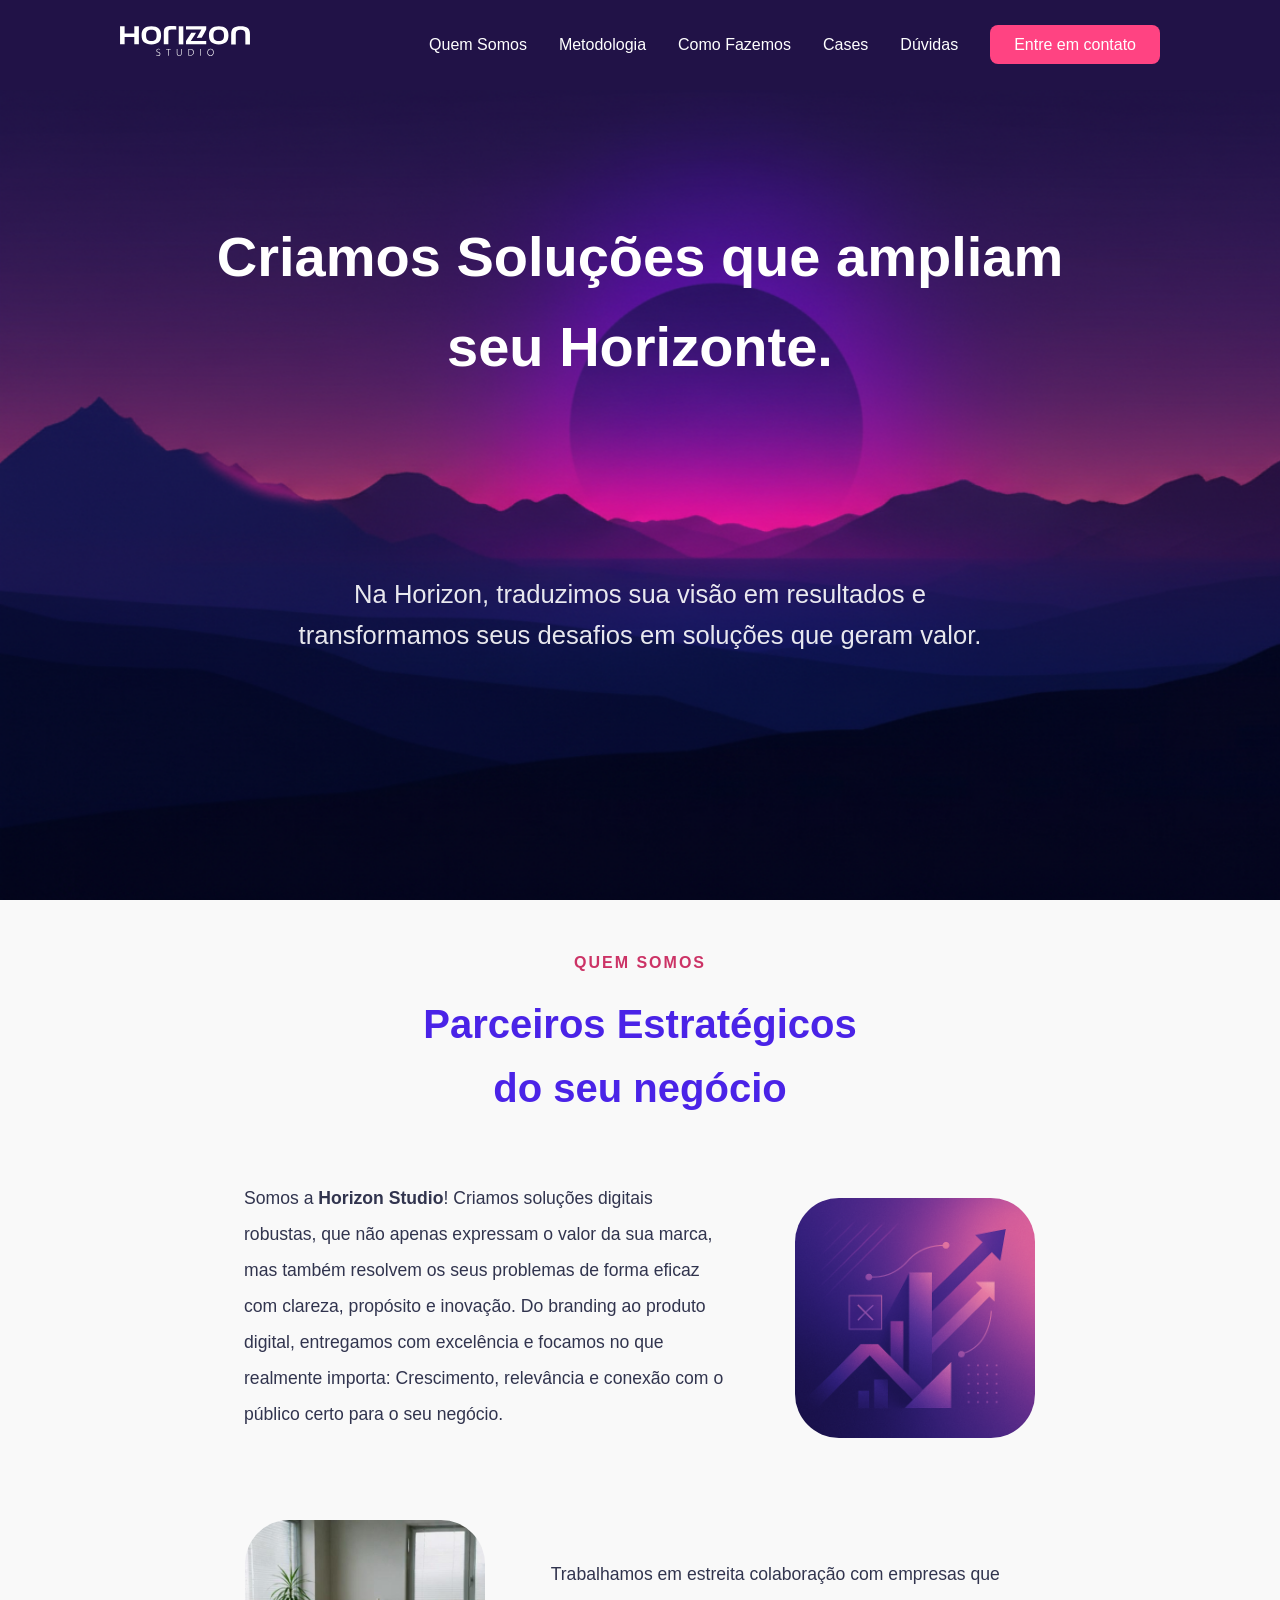
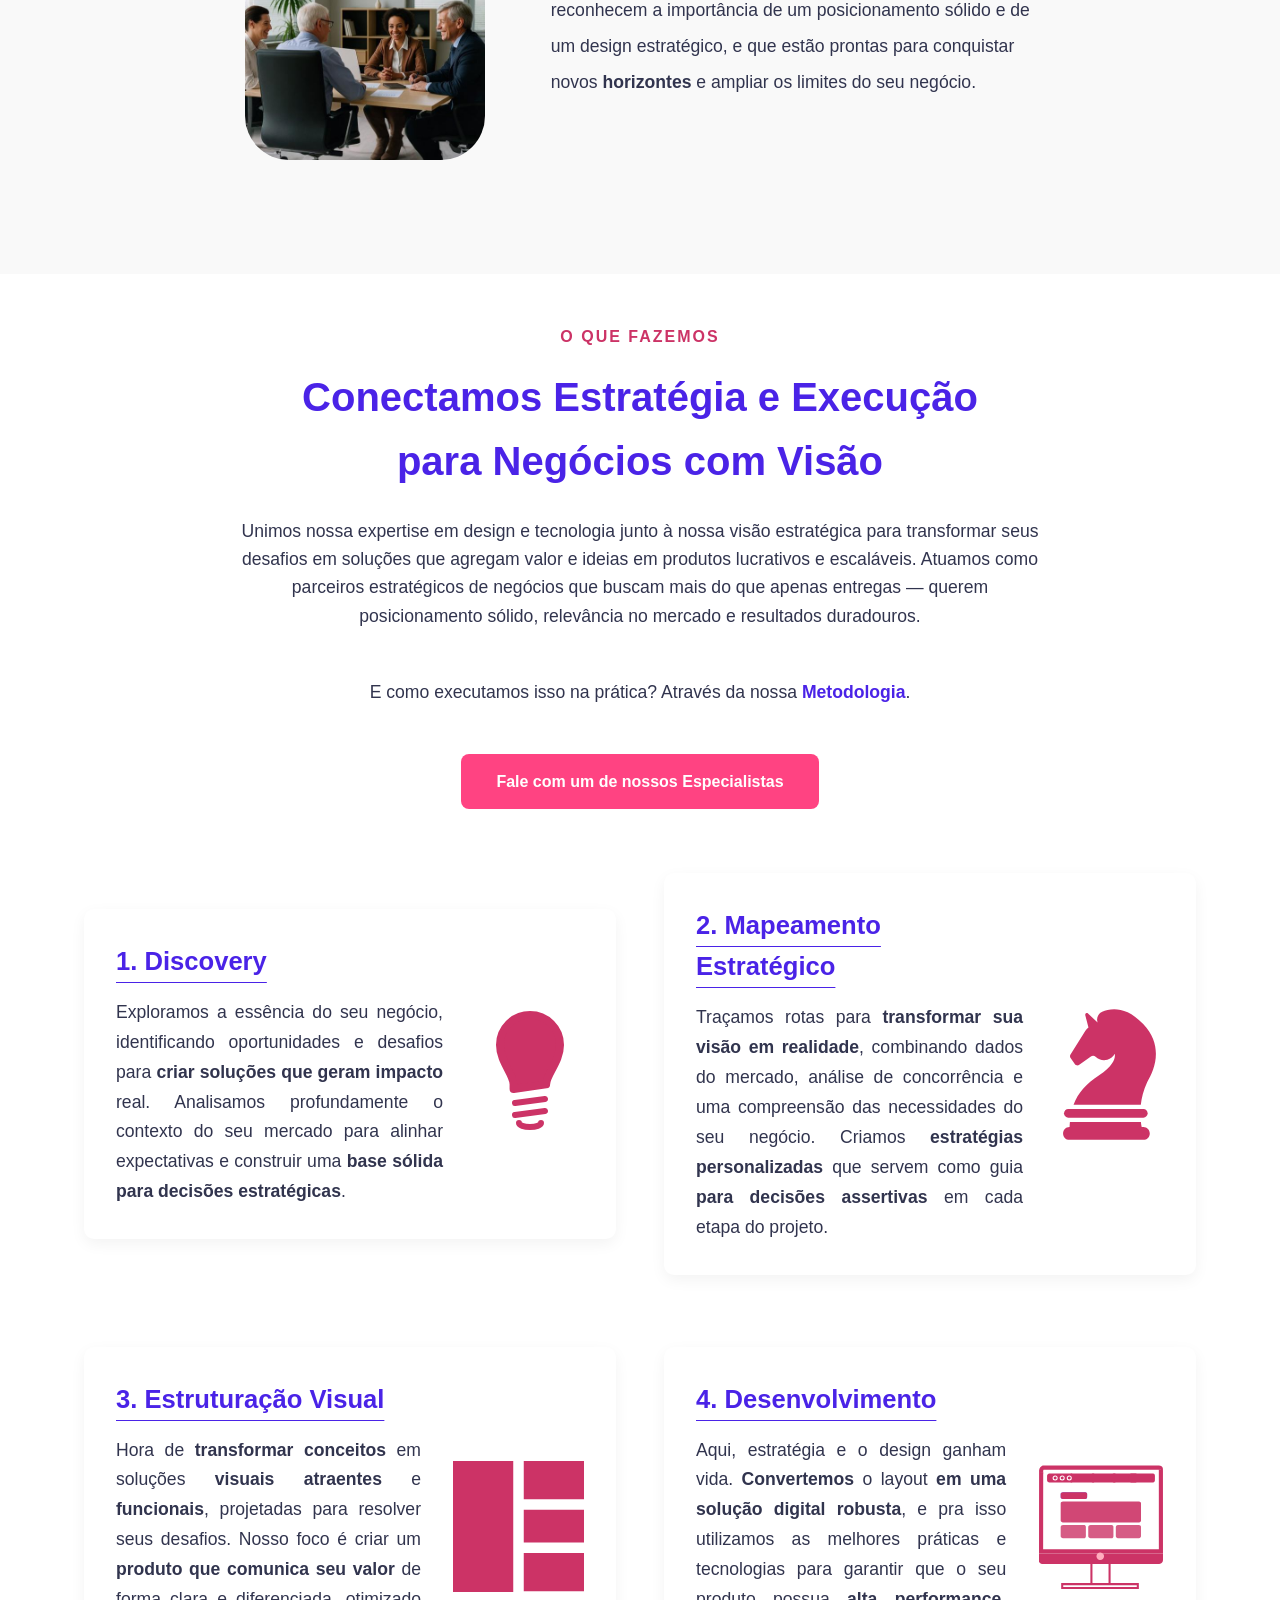
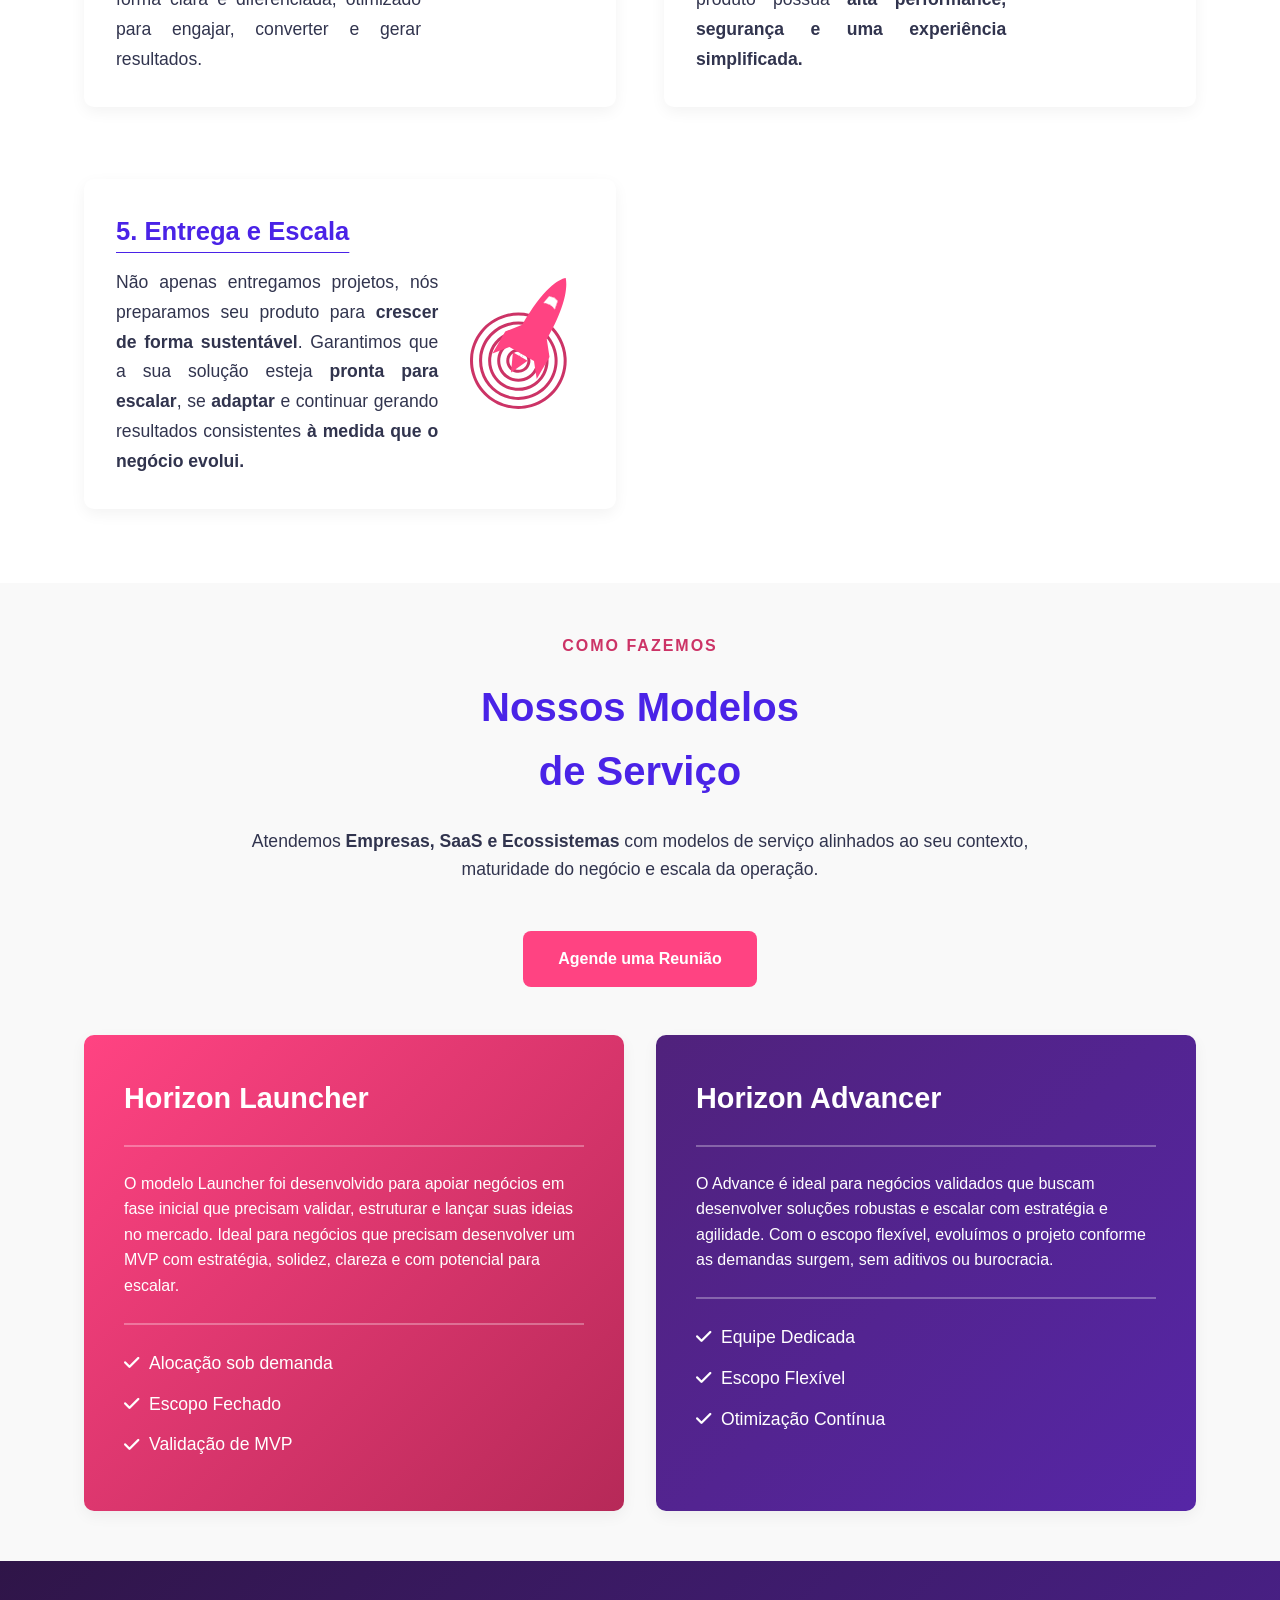
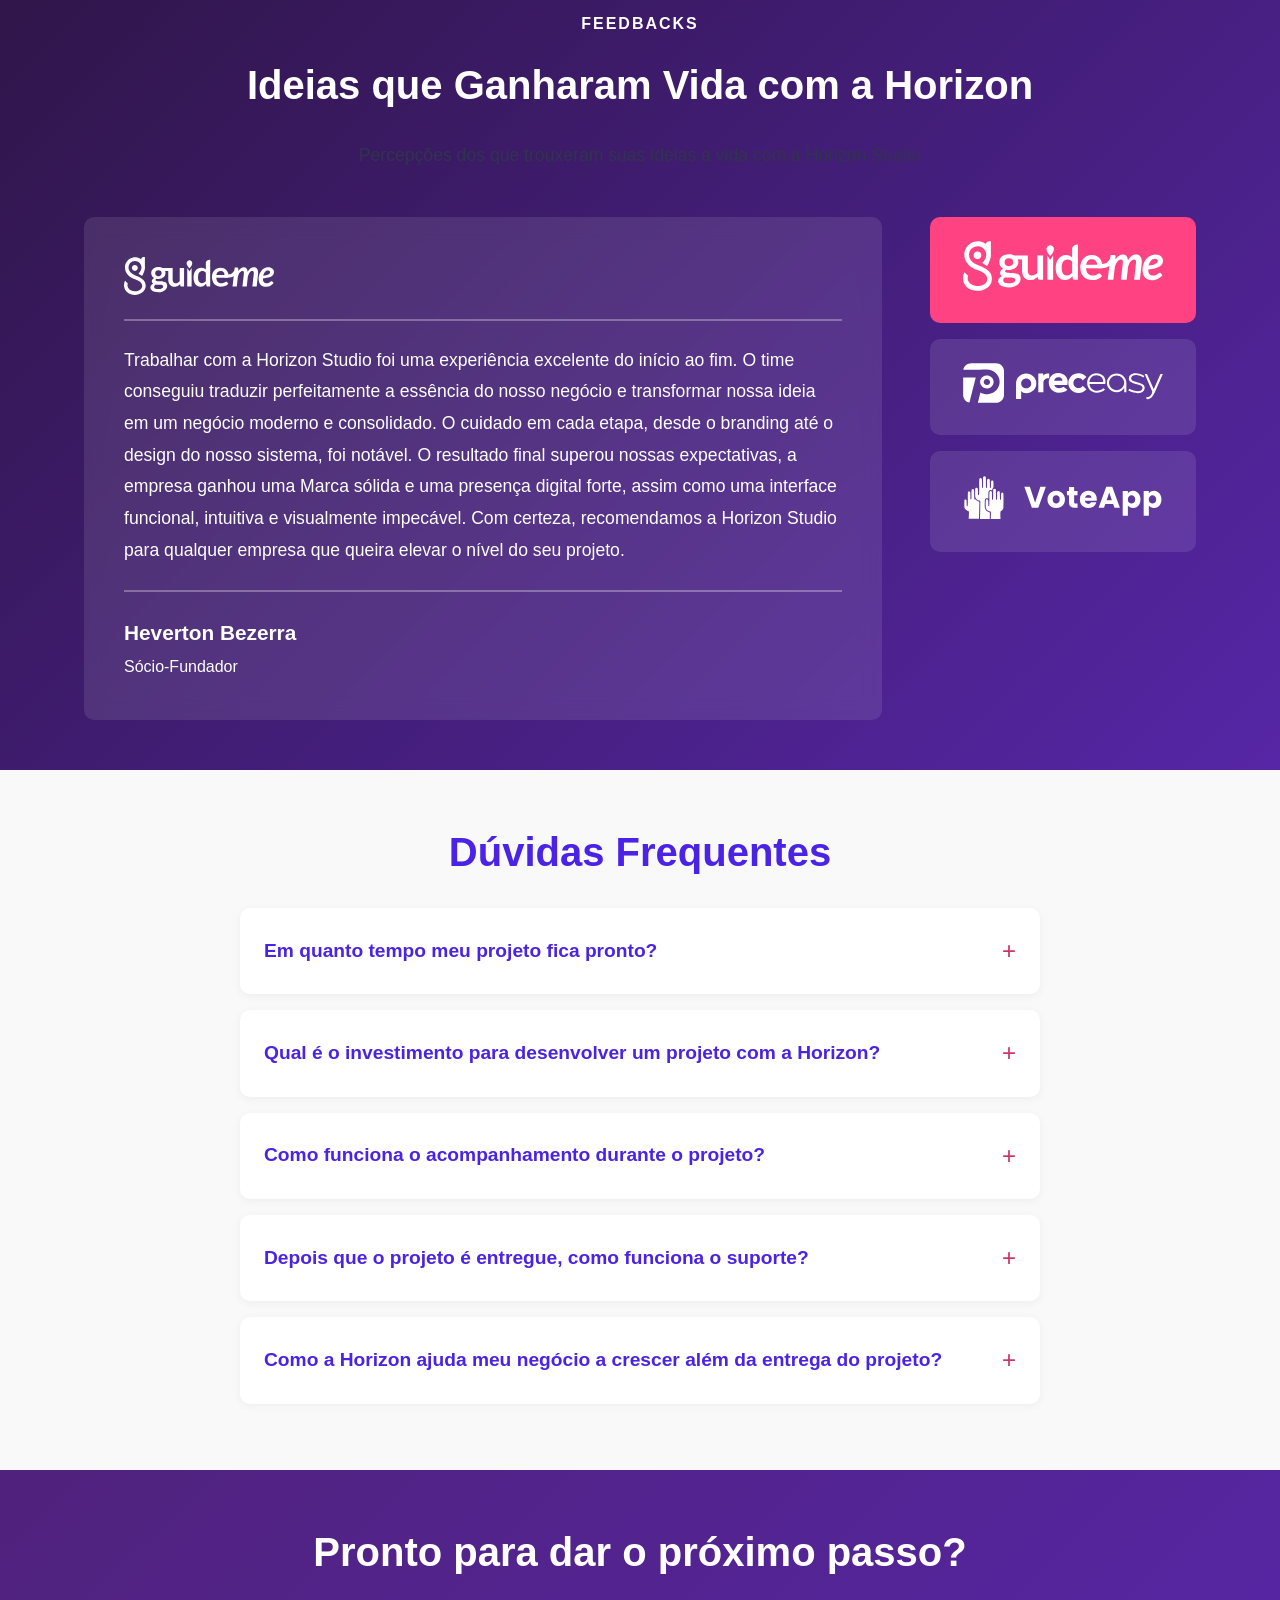
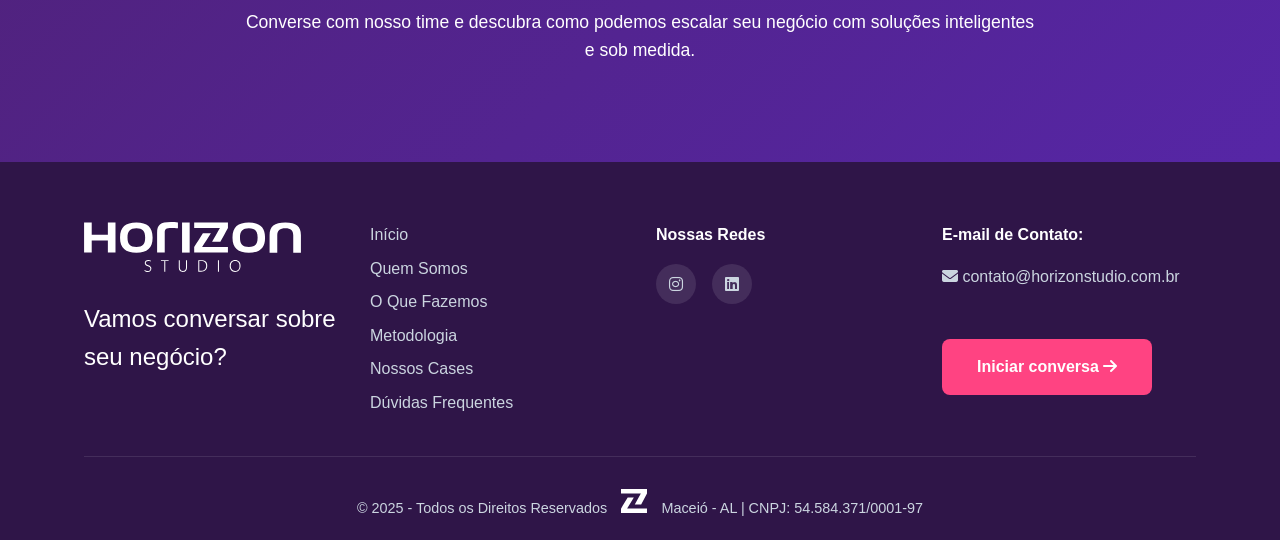
==== index.html @ 570a3313 "é o brad" ====
<!DOCTYPE html>
<html lang="pt-BR">
<head>
    <meta charset="UTF-8">
    <meta name="viewport" content="width=device-width, initial-scale=1.0">
    <title>Horizon Studio</title>
    <link rel="stylesheet" href="/css/style.css">
    <link rel="stylesheet" href="https://cdnjs.cloudflare.com/ajax/libs/font-awesome/6.4.0/css/all.min.css">
</head>
<body>
    <!-- NAVBAR -->
    <header>
        <nav class="navbar" >
            <div class="nav-container">
                <div class="logo">
                    <img src="/assets/images/horizon-logo.svg" alt="logo horizon studio" srcset="">
                </div>
                <ul class="nav-menu">
                    <li><a href="#quem-somos">Quem Somos</a></li>
                    <li><a href="#o-que-fazemos">Metodologia</a></li>
                    <li><a href="#como-fazemos">Como Fazemos</a></li>
                    <li><a href="#feedbacks">Cases</a></li>
                    <li><a href="#duvidas">Dúvidas</a></li>
                    <li><a href="#agendar" class="cta-button">Entre em contato</a></li>
                </ul>
                <div class="hamburger">
                    <span></span>
                    <span></span>
                    <span></span>
                </div>
            </div>
        </nav>
    </header>

    <!-- HERO SECTION -->
    <section class="hero" id="inicio">
        <div class="hero-content">
            <div class="hero-text-top">
                <h1>Criamos Soluções que ampliam seu Horizonte.</h1>
            </div>
            <div class="hero-center-space"></div>
            <div class="hero-text-bottom">
                <p>Na Horizon, traduzimos sua visão em resultados e transformamos seus desafios em soluções que geram valor.</p>
            </div>
        </div>
    </section>

    <!-- QUEM SOMOS -->
    <section id="quem-somos" class="section quem-somos">
        <div class="container">
            <h5 class="section-subtitle">Quem somos</h5>
            <h2 class="section-title">Parceiros Estratégicos </br>do seu negócio</h2>
            <div class="container-quem-somos"></div>
            <div class="content-grid">
                <div class="text-block">
                    <p>Somos a <strong>Horizon Studio</strong>! Criamos soluções digitais robustas, que não apenas expressam o valor da sua marca, mas também resolvem os seus problemas de forma eficaz com clareza, propósito e inovação. Do branding ao produto digital, entregamos com excelência e focamos no que realmente importa: Crescimento, relevância e conexão com o público certo para o seu negócio.</p>
                </div>
                <div class="image-block">
                    <div class="placeholder-image">
                        <!-- <i class="fas fa-rocket"></i> -->
                         <img src="/assets/images/partner-1-rep.png" alt="partner-1-rep" srcset="">
                    </div>
                </div>
            </div>
            
            <div class="content-grid reverse">
                <div class="text-block">
                    <p>Trabalhamos em estreita colaboração com empresas que reconhecem a importância de um posicionamento sólido e de um design estratégico, e que estão prontas para conquistar novos <strong>horizontes</strong> e ampliar os limites do seu negócio.</p>
                </div>
                <div class="image-block">
                    <div class="placeholder-image">
                        <!-- <i class="fas fa-rocket"></i> -->
                         <img src="/assets/images/partner-2-rep.jpg" alt="partner-2-rep" srcset="">
                    </div>
                </div>
            </div>
        </div>
    </section>

    <!-- O QUE FAZEMOS -->
    <section id="o-que-fazemos" class="section o-que-fazemos">
        <div class="container">
            <h5 class="section-subtitle">O que fazemos</h5>
            <h2 class="section-title">Conectamos Estratégia e Execução<br> para Negócios com Visão</h2>
            <p class="section-intro">Unimos nossa expertise em design e tecnologia junto à nossa visão estratégica para transformar seus desafios em soluções que agregam valor e ideias em produtos lucrativos e escaláveis. Atuamos como parceiros estratégicos de negócios que buscam mais do que apenas entregas — querem posicionamento sólido, relevância no mercado e resultados duradouros.</p>
            <p class="section-intro">E como executamos isso na prática? Através da nossa <smetod>Metodologia</smetod>.</p>
            
            <a href="#agendar" class="btn-primary">Fale com um de nossos Especialistas</a>
            
            <div class="cards-grid">
                <div class="card">
                    <div class="card-content">
                        <h3>1. Discovery</h3>
                        <p>Exploramos a essência do seu negócio, identificando oportunidades e desafios para <strong>criar soluções que geram impacto</strong> real. Analisamos profundamente o contexto do seu mercado para alinhar expectativas e construir uma <strong>base sólida para decisões estratégicas</strong>.</p>
                    </div>
                    <div class="card-image">
                        <div class="placeholder-image smalliv">
                            <img src="/assets/images/light.svg"><img>
                        </div>
                    </div>
                </div>
                
                <div class="card">
                    <div class="card-content">
                        <h3>2. Mapeamento Estratégico</h3>
                        <p>Traçamos rotas para <strong>transformar sua visão em realidade</strong>, combinando dados do mercado, análise de concorrência e uma compreensão  das necessidades do seu negócio. Criamos <strong>estratégias personalizadas</strong> que servem como guia <strong>para decisões assertivas</strong> em cada etapa do projeto.</p>
                    </div>
                    <div class="card-image">
                        <div class="placeholder-image smalliv">
                            <img src="/assets/images/chess-horse.svg"><img>
                        </div>
                    </div>
                </div>
                
                <div class="card">
                    <div class="card-content">
                        <h3>3. Estruturação Visual</h3>
                        <p>Hora de <strong>transformar conceitos</strong> em soluções <strong>visuais atraentes</strong> e <strong>funcionais</strong>, projetadas para resolver seus desafios. Nosso foco é criar um <strong>produto que comunica seu valor</strong> de forma clara e diferenciada, otimizado para engajar, converter e gerar resultados.</p>
                    </div>
                    <div class="card-image">
                        <div class="placeholder-image smalliv">
                            <img src="/assets/images/layout.svg"><img>
                        </div>
                    </div>
                </div>
                
                <div class="card">
                    <div class="card-content">
                        <h3>4. Desenvolvimento</h3>
                        <p>Aqui, estratégia e o design ganham vida. <strong>Convertemos</strong> o layout <strong>em uma solução digital robusta</strong>, e pra isso utilizamos as melhores práticas e tecnologias para garantir que o seu produto possua <strong>alta performance, segurança e uma experiência simplificada.</strong></p>
                    </div>
                    <div class="card-image">
                        <div class="placeholder-image smalliv">
                            <img src="/assets/images/dev.svg"><img>
                        </div>
                    </div>
                </div>
                
                <div class="card">
                    <div class="card-content">
                        <h3>5. Entrega e Escala</h3>
                        <p>Não apenas entregamos projetos, nós preparamos seu produto para <strong>crescer de forma sustentável</strong>. Garantimos que a sua solução esteja <strong>pronta para escalar</strong>, se <strong>adaptar</strong> e continuar gerando resultados consistentes <strong>à medida que o negócio evolui.</strong></p>
                    </div>
                    <div class="card-image">
                        <div class="placeholder-image smalliv">
                            <img src="/assets/images/target-scale.svg"><img>
                        </div>
                    </div>
                </div>
            </div>
        </div>
    </section>

    <!-- COMO FAZEMOS -->
    <section id="como-fazemos" class="section como-fazemos">
        <div class="container">
            <h5 class="section-subtitle">Como fazemos</h5>
            <h2 class="section-title">Nossos Modelos</br> de Serviço</h2>
            <p class="section-intro">Atendemos <strong>Empresas, SaaS e Ecossistemas</strong> com modelos de serviço alinhados ao seu contexto, maturidade do negócio e escala da operação.</p>
            
            <div class="link-como-fazemos">
                <a href="#agendar" class="btn-primary">Agende uma Reunião</a>
            </div>
            
            <div class="servicos-grid">
                <div class="servico-card pink-gradient">
                    <h3>Horizon Launcher</h3>
                    <div class="divider"></div>
                    <p>O modelo Launcher foi desenvolvido para apoiar negócios em fase inicial que precisam validar, estruturar e lançar suas ideias no mercado. Ideal para negócios que precisam desenvolver um MVP com estratégia, solidez, clareza e com potencial para escalar.</p>
                    <div class="divider"></div>
                    <ul class="servico-features">
                        <li><i class="fas fa-check"></i> Alocação sob demanda</li>
                        <li><i class="fas fa-check"></i> Escopo Fechado</li>
                        <li><i class="fas fa-check"></i> Validação de MVP</li>
                    </ul>
                </div>
                
                <div class="servico-card purple-gradient">
                    <h3>Horizon Advancer</h3>
                    <div class="divider"></div>
                    <p>O Advance é ideal para negócios validados que buscam desenvolver soluções robustas e escalar com estratégia e agilidade. Com o escopo flexível, evoluímos o projeto conforme as demandas surgem, sem aditivos ou burocracia.</p>
                    <div class="divider"></div>
                    <ul class="servico-features">
                        <li><i class="fas fa-check"></i> Equipe Dedicada</li>
                        <li><i class="fas fa-check"></i> Escopo Flexível</li>
                        <li><i class="fas fa-check"></i> Otimização Contínua</li>
                    </ul>
                </div>
            </div>
        </div>
    </section>

    <!-- FEEDBACKS -->
    <section id="feedbacks" class="section feedbacks">
        <div class="container">
            <h5 class="section-subtitle">Feedbacks</h5>
            <h2 class="section-title">Ideias que Ganharam Vida com a Horizon</h2>
            <p class="section-intro">Percepções dos que trouxeram suas ideias a vida com a Horizon Studio</p>
            
            <div class="feedback-container">
                <div class="feedback-content">
                    <div class="client-logo"></div>
                    <div class="divider"></div>
                    <div class="feedback-text">
                        <p></p>
                    </div>
                    <div class="divider"></div>
                    <div class="client-info">
                        <!-- <div class="client-photo">
                            <div class="placeholder-image small round">
                                <i class="fas fa-user"></i>
                            </div>
                        </div> -->
                        <div class="client-details">
                            <h4></h4>
                            <p></p>
                        </div>
                    </div>
                </div>
                
                <div class="feedback-options">
                    <div class="option active" data-feedback="1">
                        <span></span>
                    </div>
                    <div class="option" data-feedback="2">
                        <span></span>
                    </div>
                    <div class="option" data-feedback="3">
                        <span></span>
                    </div>
                </div>
            </div>
        </div>
    </section>

    <!-- FAQ -->
    <section id="duvidas" class="section faq">
        <div class="container">
            <h2 class="section-title">Dúvidas Frequentes</h2>
            
            <div class="faq-list">
                <div class="faq-item">
                    <div class="faq-question">
                        <h4>Em quanto tempo meu projeto fica pronto?</h4>
                        <span class="faq-toggle">+</span>
                    </div>
                    <div class="faq-answer">
                        <p>Cada projeto possui sua própria complexidade. Por isso, avaliamos individualmente para determinar o prazo ideal. De forma geral, soluções mais simples são entregues,em média, em até 3 meses, enquanto projetos mais robustos demandam de 5 a 6 meses.</p>
                    </div>
                </div>
                
                <div class="faq-item">
                    <div class="faq-question">
                        <h4>Qual é o investimento para desenvolver um projeto com a Horizon?</h4>
                        <span class="faq-toggle">+</span>
                    </div>
                    <div class="faq-answer">
                        <p>Por cada projeto ter suas particularidades e níveis de complexidade, nossos orçamentos são sempre personalizados. Por isso, fale com nosso time para entender qual a melhor solução para sua necessidade.</p>
                    </div>
                </div>
                
                <div class="faq-item">
                    <div class="faq-question">
                        <h4>Como funciona o acompanhamento durante o projeto?</h4>
                        <span class="faq-toggle">+</span>
                    </div>
                    <div class="faq-answer">
                        <p>Nosso processo de acompanhamento é totalmente transparente. Realizamos reuniões periódicas (semanais ou quinzenais) para alinhamentos, atualizações e apresentação dos avanços do projeto. Mantemos uma comunicação ativa e constante, sempre atentos à sua experiência, satisfação e eventuais dúvidas.</p>
                        <br>
                        <p>Dessa forma, garantimos que você esteja plenamente envolvido no processo, com total visibilidade sobre o status do projeto, evitando surpresas e assegurando que o resultado final esteja alinhado às suas expectativas e objetivos.</p>
                    </div>
                </div>
                
                <div class="faq-item">
                    <div class="faq-question">
                        <h4>Depois que o projeto é entregue, como funciona o suporte?</h4>
                        <span class="faq-toggle">+</span>
                    </div>
                    <div class="faq-answer">
                        <p>Após a entrega, seguimos te acompanhando de perto para garantir que a solução opere com alta performance, segurança e gerando resultados. Prezamos por uma experiência de suporte que seja ágil, prática e eficiente.</p>
                        <br>
                        <p>Nosso modelo de manutenção possui um prazo mínimo de 3 meses, podendo ser estendido conforme as necessidades do projeto e acordo contratual.</p>
                    </div>
                </div>
                
                <div class="faq-item">
                    <div class="faq-question">
                        <h4>Como a Horizon ajuda meu negócio a crescer além da entrega do projeto?</h4>
                        <span class="faq-toggle">+</span>
                    </div>
                    <div class="faq-answer">
                        <p>Na Horizon, nosso compromisso vai muito além da entrega. Mais do que desenvolver, estamos ao seu lado para impulsionar seu crescimento e garantir que sua solução permaneça eficiente — e que seu negócio siga relevante e competitivo no mercado.</p>
                    </div>
                </div>
            </div>
        </div>
    </section>


    <section id="agendar" class="section como-fazemos agendar">
        <div class="container">
            <h2 class="section-title" style="color: white !important;">Pronto para dar o próximo passo?</h2>
            <p class="section-intro" style="color: white !important;">Converse com nosso time e descubra como podemos escalar seu negócio com soluções inteligentes e sob medida.</p>
            
            <div style="width:100%;height:100%;overflow:scroll" id="my-cal-inline-levantamento"></div>
        </div>
    </section>

    

    <!-- FOOTER -->
    <footer id="contato">
        <div class="container">
            <div class="footer-content">
                <div class="footer-section">
                    <div class="logo-footer">
                        <img src="/assets/images/horizon-logo.svg" alt="logo horizon studio" srcset="">
                    </div>
                    <p style="margin-top: 20px; font-size: 24px;">Vamos conversar sobre <br> seu negócio?</p>
                </div>
                
                <div class="footer-section">
                    <ul>
                        <li><a href="#inicio">Início</a></li>
                        <li><a href="#quem-somos">Quem Somos</a></li>
                        <li><a href="#o-que-fazemos">O Que Fazemos</a></li>
                        <li><a href="#como-fazemos">Metodologia</a></li>
                        <li><a href="#feedbacks">Nossos Cases</a></li>
                        <li><a href="#duvidas">Dúvidas Frequentes</a></li>
                    </ul>
                </div>
                
                <div class="footer-section">
                    <h4>Nossas Redes</h4>
                    <div class="social-links">
                        <a href="https://www.instagram.com/horizon.studio.co/"><i class="fab fa-instagram"></i></a>
                        <a href="https://www.linkedin.com/company/horizon-studio-ltda?original_referer=landing-page"><i class="fab fa-linkedin"></i></a>
                    </div>
                </div>
                
                <div class="footer-section">
                    <h4>E-mail de Contato:</h4>
                    <p style="margin-bottom: 50px;"><a href="mailto:contato@horizonstudio.com.br"><i class="fas fa-envelope"></i> contato@horizonstudio.com.br</a></p>
                    <a href="https://wa.me/558189987553?text=Olá! Gostaria de saber como a Horizon pode ajudar meu negócio." class="btn-primary" style="color: white;">Iniciar conversa <i class="fa-solid fa-arrow-right"></i></a>
                </div>
            </div>
            
            <div class="footer-bottom">
                <p>&copy; 2025 - Todos os Direitos Reservados <img src="/assets/images/horizon-simbol.svg" style="height: 24px; margin: 0 10px;"> Maceió - AL | CNPJ: 54.584.371/0001-97</p>
            </div>
        </div>
    </footer>

    <script src="/js/script.js"></script>
    <script type="text/javascript">
  (function (C, A, L) { let p = function (a, ar) { a.q.push(ar); }; let d = C.document; C.Cal = C.Cal || function () { let cal = C.Cal; let ar = arguments; if (!cal.loaded) { cal.ns = {}; cal.q = cal.q || []; d.head.appendChild(d.createElement("script")).src = A; cal.loaded = true; } if (ar[0] === L) { const api = function () { p(api, arguments); }; const namespace = ar[1]; api.q = api.q || []; if(typeof namespace === "string"){cal.ns[namespace] = cal.ns[namespace] || api;p(cal.ns[namespace], ar);p(cal, ["initNamespace", namespace]);} else p(cal, ar); return;} p(cal, ar); }; })(window, "https://app.cal.com/embed/embed.js", "init");
Cal("init", "levantamento", {origin:"https://app.cal.com"});

  Cal.ns.levantamento("inline", {
    elementOrSelector:"#my-cal-inline-levantamento",
    config: {"layout":"month_view"},
    calLink: "horizon-studio/levantamento",
  });

  Cal.ns.levantamento("ui", {"cssVarsPerTheme":{"light":{"cal-brand":"#6606E6"},"dark":{"cal-brand":"#7107FF"}},"hideEventTypeDetails":false,"layout":"month_view"});
  </script>
</body>
</html>
---- css/style.css ----
:root {
	--hero-text: #ffffff;
	--title: #4a23e7;
	--subtitle: #cc3366;
	--paragraph: #31344e;
	--dark-div: #2f1548;
	--buttons: #ff4382;
	--svg-card-figures: #cc3366;
	--colored-pink-card-start: #ff4382;
	--colored-pink-card-end: #b62958;
	--colored-purple-card-start: #50227c;
	--colored-purple-card-end: #5626a6;
	--cases-background-start: #2f1548;
	--cases-background-end: #5626a6;
	--footer-background: #2f1548;
}

* {
	margin: 0;
	padding: 0;
	box-sizing: border-box;
}

body {
	font-family: "Segoe UI", Tahoma, Geneva, Verdana, sans-serif;
	line-height: 1.6;
	color: var(--paragraph);
	background-color: #fff;
}

.container {
	width: 90%;
	max-width: 1200px;
	margin: 0 auto;
	padding: 0 20px;
}

.container-quem-somos {
	margin-top: 60px;
}

/* NAVBAR */
header {
	padding: 10px 120px;
	background-color: #211247;
	box-shadow: 0 2px 10px rgba(0, 0, 0, 0.1);
	position: fixed;
	width: 100%;
	top: 0;
	z-index: 1000;
	text-align: center;
}

.navbar {
	padding: 1rem 0;
}

.nav-container {
	display: flex;
	justify-content: space-between;
	align-items: center;
}

.logo {
	justify-content: center;
}

.logo img {
	height: 30px;
}
.logo-footer img {
	height: 50px;
}

.nav-menu {
	display: flex;
	list-style: none;
	gap: 2rem;
	align-items: center;
}

.nav-menu a {
	text-decoration: none;
	color: white;
	font-weight: 500;
	transition: color 0.3s;
}


.nav-menu a:hover {
	color: var(--subtitle);
}

.cta-button {
	background-color: var(--buttons);
	color: white;
	padding: 0.7rem 1.5rem;
	border-radius: 8px;
	transition: background-color 0.3s;
	font-weight: 600;
}

.cta-button a {
	color: white !important;
}

.cta-button:hover {
	background-color: #e03a75 !important;
	color: white !important;
}

.hamburger {
	display: none;
	flex-direction: column;
	cursor: pointer;
}

.hamburger span {
	width: 25px;
	height: 3px;
	background-color: var(--dark-div);
	margin: 3px 0;
	transition: 0.3s;
}

/* HERO SECTION */
.hero {
	background: linear-gradient(
		135deg,
		var(--dark-div) 0%,
		var(--cases-background-end) 100%
	);
	background-image: url("../assets/images/bg-banner.png");
	background-repeat: no-repeat;
	background-size: cover;
	color: var(--hero-text);
	height: 100vh;
	display: flex;
	align-items: center;
	justify-content: center;
	text-align: center;
	position: relative;
	overflow: hidden;
}

.hero-content {
	width: 100%;
	max-width: 900px;
	padding: 0 20px;
}

.hero-text-top h1 {
	font-size: 3.5rem;
	margin-bottom: 2rem;
	font-weight: 700;
}

.hero-text-top h1 span {
	display: block;
	color: var(--subtitle);
}

.hero-center-space {
	height: 150px;
}

.hero-text-bottom p {
	font-size: 1.6rem;
	max-width: 700px;
	margin: 0 auto 2rem;
	opacity: 0.9;
}

.btn-primary {
	display: inline-block;
	background-color: var(--buttons);
	color: white;
	padding: 15px 35px;
	border-radius: 8px;
	text-decoration: none;
	font-weight: 600;
	transition: background-color 0.3s;
	border: none;
	cursor: pointer;
	font-size: 1rem;
}

.btn-primary:hover {
	background-color: #e03a75;
}

/* SECTIONS */
.section {
	padding: 50px 0;
}

.section-subtitle {
	font-size: 1rem;
	text-transform: uppercase;
	letter-spacing: 2px;
	color: var(--subtitle);
	margin-bottom: 1rem;
	text-align: center;
}

.section-title {
	font-size: 2.5rem;
	text-align: center;
	margin-bottom: 1.5rem;
	color: var(--title);
}

.section-intro {
	text-align: center;
	max-width: 800px;
	margin: 0 auto 3rem;
	font-size: 1.1rem;
	color: var(--paragraph) !important;
}

smetod {
	font-weight: bold;
	color: var(--title);
}

/* QUEM SOMOS */
.quem-somos {
	background-color: #f9f9f9;
}

.content-grid {
	margin-top: 20px;
	display: grid;
	grid-template-columns: 2fr 1fr;
	gap: 4rem;
	align-items: center;
	padding: 0 160px;
	margin-bottom: 4rem;
}

.content-grid.reverse {
	direction: rtl;
}

.content-grid.reverse > * {
	direction: ltr;
}

.text-block p {
		color: var(--paragraph) !important;
	margin-bottom: 1.5rem;
	font-size: 1.1rem;
	line-height: 36px;
}

.placeholder-image {
	/* background-color: #eaeaea; */
	height: 240px;
	display: flex;
	flex-direction: column;
	align-items: center;
	justify-content: center;
	border-radius: 44px;
	/* color: var(--svg-card-figures); */
}

.placeholder-image img {
	height: 240px;
	border-radius: 44px;
}

.placeholder-image i {
	font-size: 4rem;
	margin-bottom: 1rem;
}

.placeholder-image.small {
	height: 200px;
}

.placeholder-image.smalliv {
	height: 0;
}

.placeholder-image.small i {
	font-size: 3rem;
}

.placeholder-image.round {
	border-radius: 50%;
	width: 100px;
	height: 100px;
}

/* O QUE FAZEMOS */
.o-que-fazemos {
	text-align: center;
}

.cards-grid {
	margin-top: 4rem;
	display: grid;
	gap: 3rem;
	align-items: center;
	justify-content: center;
	justify-items: center;
	grid-template-columns: 1fr 1fr;
}

.card {
	display: grid;
	grid-template-columns: 3fr 1fr;
	gap: 2rem;
	align-items: center;
	margin-bottom: 1.5rem;
	background: white;
	border-radius: 10px;
	padding: 2rem;
	box-shadow: 0 5px 15px rgba(0, 0, 0, 0.05);
}

.card.reverse {
	direction: rtl;
}

.card.reverse > * {
	direction: ltr;
}

.card-content h3 {
	font-size: 1.6rem;
	margin-bottom: 1rem;
	color: var(--title) !important;
    text-decoration: underline;
    text-align: left;
    text-underline-offset: 12px;
	text-decoration-thickness: 1px;
}

.card-content p {
	font-size: 1.1rem;
	color: var(--paragraph) !important;
	line-height: 1.7;
    text-align: justify;
}

.card-image .placeholder-image img {
    height: 131px;
	border-radius: 0 !important;
	align-items: end !important;
	justify-self: end !important;
}

/* COMO FAZEMOS */
.como-fazemos {
	background-color: #f9f9f9;
}

.link-como-fazemos {
	text-align: center;
}

.servicos-grid {
	display: grid;
	grid-template-columns: repeat(auto-fit, minmax(400px, 1fr));
	gap: 2rem;
	margin-top: 3rem;
}

.servico-card {
	background: white;
	padding: 2.5rem;
	border-radius: 10px;
	box-shadow: 0 5px 15px rgba(0, 0, 0, 0.05);
	transition: transform 0.3s;
}

.servico-card:hover {
	transform: translateY(-5px);
}

.servico-card h3 {
	font-size: 1.8rem;
	margin-bottom: 1rem;
	color: white;
}

.pink-gradient {
	background: linear-gradient(
		135deg,
		var(--colored-pink-card-start) 0%,
		var(--colored-pink-card-end) 100%
	);
	color: white;
}

.purple-gradient {
	background: linear-gradient(
		135deg,
		var(--colored-purple-card-start) 0%,
		var(--colored-purple-card-end) 100%
	);
	color: white;
}

.divider {
	height: 2px;
	background-color: rgba(255, 255, 255, 0.3);
	margin: 1.5rem 0;
}

.servico-features {
	list-style: none;
}

.servico-features li {
	margin-bottom: 0.8rem;
	display: flex;
	align-items: center;
	font-size: 1.1rem;
}

.servico-features i {
	margin-right: 10px;
}

/* FEEDBACKS */
.feedbacks {
	background: linear-gradient(
		135deg,
		var(--cases-background-start) 0%,
		var(--cases-background-end) 100%
	);
	color: white;
}

.feedbacks .section-title,
.feedbacks .section-subtitle,
.feedbacks .section-intro {
	color: white;
}

.feedback-container {
	display: grid;
	grid-template-columns: 3fr 1fr;
	gap: 3rem;
	margin-top: 3rem;
}

.feedback-logo {
    width: 100%;
    max-width: 200px;
    height: auto;
}

.feedback-content {
	background: rgba(255, 255, 255, 0.1);
	padding: 2.5rem;
	border-radius: 10px;
	backdrop-filter: blur(10px);
}

.client-logo {
	font-weight: bold;
	font-size: 1.5rem;
	margin-bottom: 1rem;
}

.client-logo-img {
    max-width: 150px;
    height: auto;
    display: block;
}

.feedback-text p {
	font-size: 1.1rem;
	line-height: 1.8;
	margin: 1.5rem 0;
}

.client-info {
	display: flex;
	align-items: center;
	gap: 1.5rem;
}

.client-details h4 {
	font-size: 1.3rem;
	margin-bottom: 0.3rem;
}

.feedback-options {
	display: flex;
	flex-direction: column;
	gap: 1rem;
}

.option {
	padding: 1.5rem;
	background: rgba(255, 255, 255, 0.1);
	border-radius: 10px;
	cursor: pointer;
	transition: background 0.3s;
	text-align: center;
}

.option:hover {
	background: rgba(255, 255, 255, 0.2);
}

.option.active {
	background: var(--buttons);
}

/* FAQ */
.faq {
	background-color: #f9f9f9;
}

.faq-list {
	max-width: 800px;
	margin: 0 auto;
}

.faq-item {
	background: white;
	margin-bottom: 1rem;
	border-radius: 10px;
	overflow: hidden;
	box-shadow: 0 2px 10px rgba(0, 0, 0, 0.05);
}

.faq-question {
	padding: 1.5rem;
	display: flex;
	justify-content: space-between;
	align-items: center;
	cursor: pointer;
}

.faq-question h4 {
	margin: 0;
	color: var(--title);
	font-size: 1.2rem;
}

.faq-toggle {
	font-size: 1.5rem;
	color: var(--subtitle);
	transition: transform 0.3s;
}

.faq-answer {
	padding: 0 1.5rem;
	max-height: 0;
	overflow: hidden;
	color: var(--paragraph) !important;
	transition: max-height 0.3s, padding 0.3s;
}

.faq-item.active .faq-answer {
	padding: 0 1.5rem 1.5rem;
	max-height: 500px;
	color: var(--paragraph) !important;
}

.faq-item.active .faq-toggle {
	transform: rotate(45deg);
}

.agendar {
	background: linear-gradient(
		135deg,
		#50227C  0%,
		#5626A6  100%
	);
}

/* FOOTER */
footer {
	background-color: var(--footer-background);
	color: white;
	padding: 60px 0 20px;
}

.footer-content {
	display: grid;
	grid-template-columns: repeat(auto-fit, minmax(250px, 1fr));
	gap: 2rem;
	margin-bottom: 2rem;
}

.footer-section h3,
.footer-section h4 {
	margin-bottom: 1rem;
	color: white;
}

.footer-section ul {
	list-style: none;
}

.footer-section ul li {
	margin-bottom: 0.5rem;
}

.footer-section a {
	color: #cbd5e0;
	text-decoration: none;
	transition: color 0.3s;
}

.footer-section a:hover {
	color: white;
}

.social-links {
	display: flex;
	gap: 1rem;
}

.social-links a {
	display: inline-flex;
	align-items: center;
	justify-content: center;
	width: 40px;
	height: 40px;
	background-color: rgba(255, 255, 255, 0.1);
	border-radius: 50%;
	transition: background-color 0.3s;
}

.social-links a:hover {
	background-color: var(--buttons);
}

.footer-bottom {
	text-align: center;
	padding-top: 2rem;
	border-top: 1px solid rgba(255, 255, 255, 0.1);
	color: #cbd5e0;
	font-size: 0.9rem;
}
/* ===== RESPONSIVE STYLES ===== */
@media (max-width: 768px) {
    .feedback-logo {
        max-width: 120px;
    }
}
/* Tablets e dispositivos médios */
@media (max-width: 1024px) {
    .container {
        width: 95%;
        padding: 0 15px;
    }

    .content-grid {
        padding: 0 60px;
        gap: 3rem;
    }

    .hero-text-top h1 {
        font-size: 3rem;
    }

    .hero-text-bottom p {
        font-size: 1.4rem;
    }

    .cards-grid {
        grid-template-columns: 1fr;
        gap: 2rem;
    }

    .card {
        grid-template-columns: 2fr 1fr;
        padding: 1.5rem;
    }

    .feedback-container {
        grid-template-columns: 2fr 1fr;
        gap: 2rem;
    }

    .servicos-grid {
        grid-template-columns: 1fr;
        gap: 1.5rem;
    }
}

/* Tablets pequenos */
@media (max-width: 768px) {
    .hamburger {
        display: flex;
    }

    .nav-menu {
        position: fixed;
        left: -100%;
        top: 70px;
        flex-direction: column;
        background-color: white;
        width: 100%;
        text-align: center;
        transition: 0.3s;
        box-shadow: 0 10px 27px rgba(0, 0, 0, 0.05);
        padding: 2rem 0;
        gap: 1.5rem;
    }

    .nav-menu.active {
        left: 0;
    }

    .hero {
        height: 80vh;
    }

    .hero-text-top h1 {
        font-size: 2.5rem;
    }

    .hero-text-bottom p {
        font-size: 1.2rem;
    }

    .hero-center-space {
        height: 100px;
    }

    .content-grid {
        grid-template-columns: 1fr;
        padding: 0 30px;
        gap: 2rem;
    }

    .content-grid.reverse {
        direction: ltr;
    }

    .section-title {
        font-size: 2rem;
    }

    .cards-grid {
        margin-top: 2rem;
        gap: 1.5rem;
    }

    .card {
        grid-template-columns: 1fr;
        text-align: center;
        padding: 1.5rem;
    }

    .card.reverse {
        direction: ltr;
    }

    .card-content h3 {
        text-align: center;
    }

    .card-content p {
        text-align: center;
    }

    .feedback-container {
        grid-template-columns: 1fr;
        gap: 1.5rem;
    }

    .feedback-options {
        flex-direction: row;
        justify-content: space-between;
    }

    .option {
        flex: 1;
        padding: 1rem;
    }

    .servicos-grid {
        grid-template-columns: 1fr;
    }

    .servico-card {
        padding: 2rem;
    }

    .footer-content {
        grid-template-columns: repeat(2, 1fr);
        gap: 1.5rem;
    }
}

/* Dispositivos móveis */
@media (max-width: 480px) {

	.card-image img {
		visibility: hidden;
	}
    .container {
        width: 100%;
        padding: 0 10px;
    }

    .hero {
        height: 70vh;
    }

    .hero-text-top h1 {
        font-size: 2rem;
    }

    .hero-text-bottom p {
        font-size: 1rem;
    }

    .hero-center-space {
        height: 80px;
    }

    .btn-primary {
        padding: 12px 25px;
        font-size: 0.9rem;
    }

    .content-grid {
        padding: 0 15px;
        gap: 1.5rem;
    }

    .text-block p {
		color: var(--paragraph) !important;
        font-size: 1rem;
        line-height: 1.6;
    }

    .placeholder-image {
        height: 200px;
    }

    .placeholder-image img {
        height: 200px;
    }

    .section {
        padding: 40px 0;
    }

    .section-title {
        font-size: 1.8rem;
    }

    .section-subtitle {
        font-size: 0.9rem;
    }

    .cards-grid {
        gap: 1rem;
    }

    .card {
        padding: 1rem;
        margin-bottom: 1rem;
    }

    .card-content h3 {
        font-size: 1.4rem;
    }

    .card-content p {
        font-size: 1rem;
    }

    .feedback-content {
        padding: 1.5rem;
    }

    .feedback-text p {
        font-size: 1rem;
    }

    .client-info {
        flex-direction: column;
        text-align: center;
        gap: 1rem;
    }

    .feedback-options {
        flex-direction: column;
    }

    .servico-card {
        padding: 1.5rem;
    }

    .servico-card h3 {
        font-size: 1.5rem;
    }

    .servico-features li {
        font-size: 1rem;
    }

    .faq-question {
        padding: 1rem;
    }

    .faq-question h4 {
        font-size: 1.1rem;
    }

    .footer-content {
        grid-template-columns: 1fr;
        text-align: center;
    }

    .social-links {
        justify-content: center;
    }

    .footer-section {
        margin-bottom: 1.5rem;
    }
}

/* Dispositivos muito pequenos */
@media (max-width: 360px) {
    .hero-text-top h1 {
        font-size: 1.8rem;
    }

    .hero-text-bottom p {
        font-size: 0.9rem;
    }

    .section-title {
        font-size: 1.6rem;
    }

    .card {
        padding: 0.8rem;
    }

    .servico-card {
        padding: 1rem;
    }

    .feedback-content {
        padding: 1rem;
    }
}

/* Orientação paisagem em dispositivos móveis */
@media (max-height: 500px) and (orientation: landscape) {
    .hero {
        height: auto;
        min-height: 100vh;
        padding: 100px 0 50px;
    }

    .hero-center-space {
        height: 50px;
    }

    .nav-menu {
        top: 60px;
    }
}

/* Ajustes para telas muito grandes */
@media (min-width: 1600px) {
    .container {
        max-width: 1400px;
    }

    .content-grid {
        padding: 0 200px;
    }
}

/* Impressão */
@media print {
    .navbar,
    .btn-primary,
    .feedback-options,
    .social-links {
        display: none;
    }

    .hero {
        background: none !important;
        color: black !important;
        height: auto;
    }

    .section {
        padding: 20px 0;
    }
}
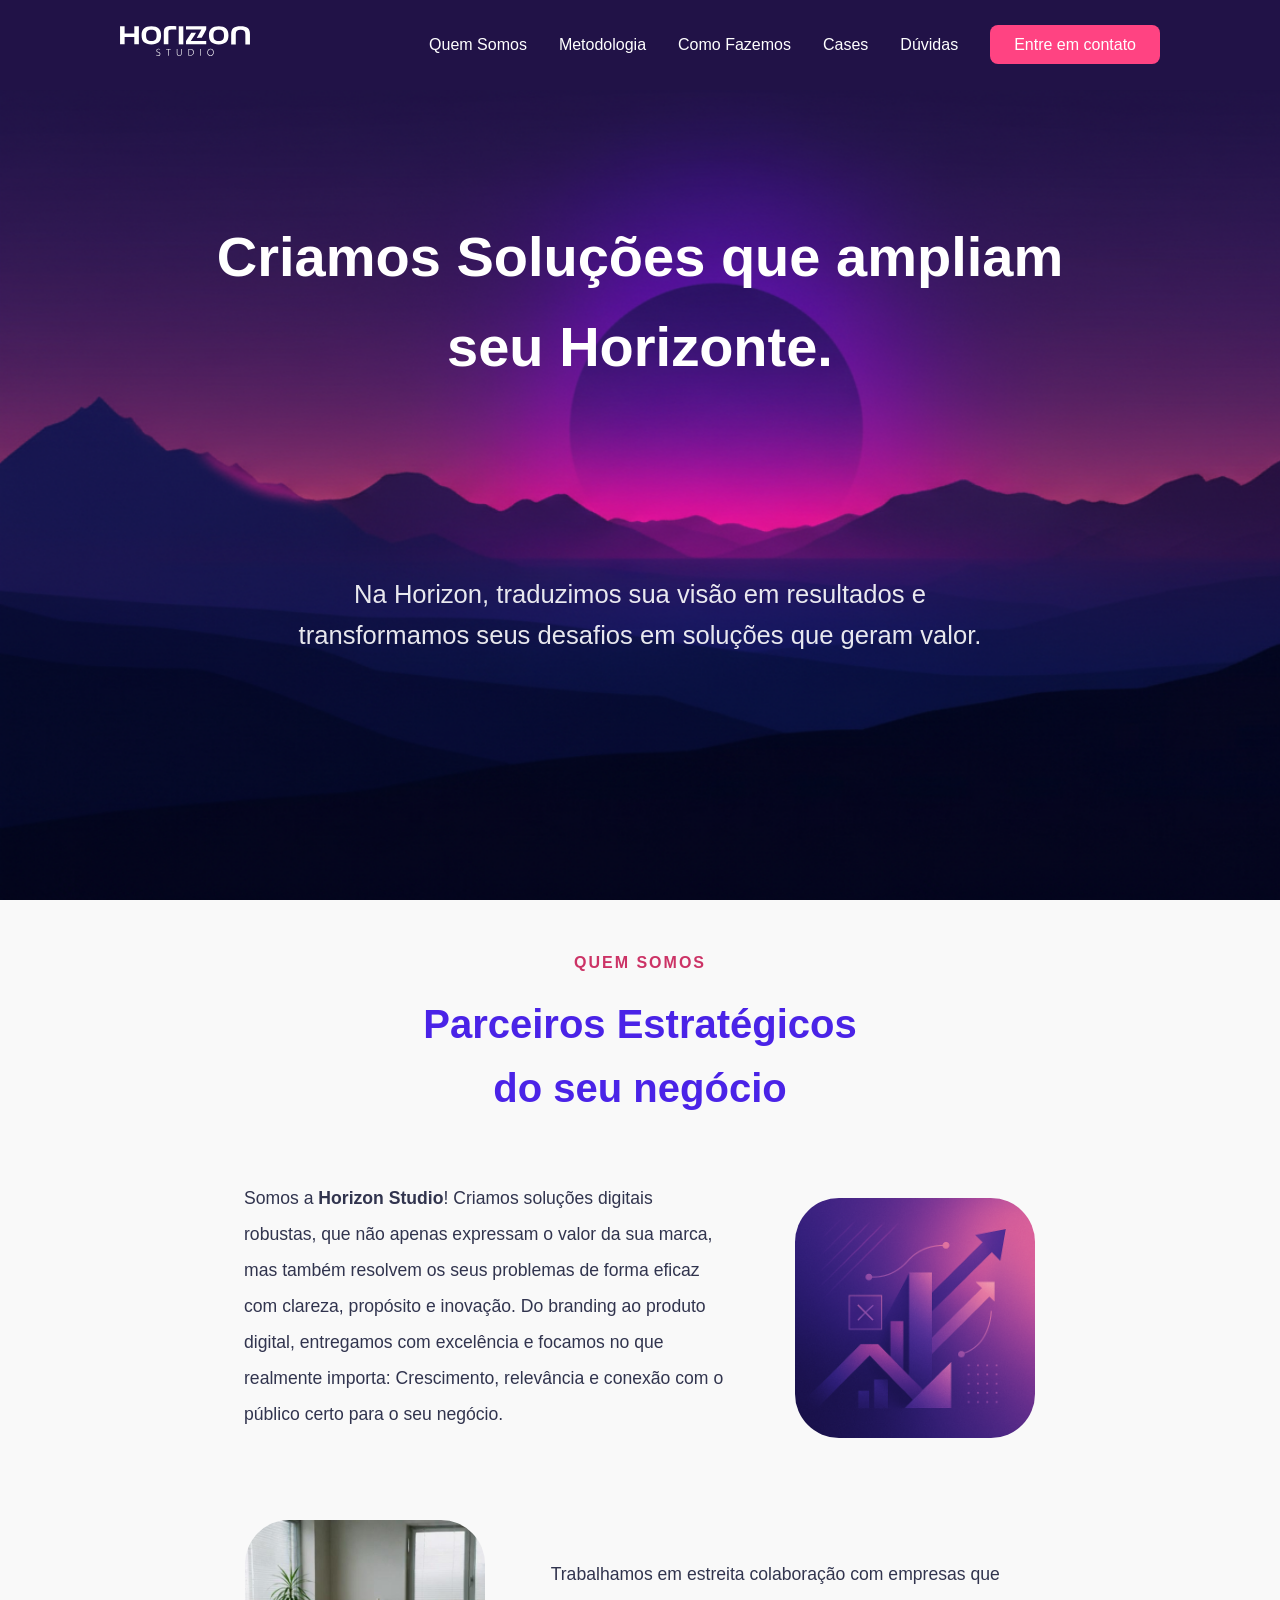
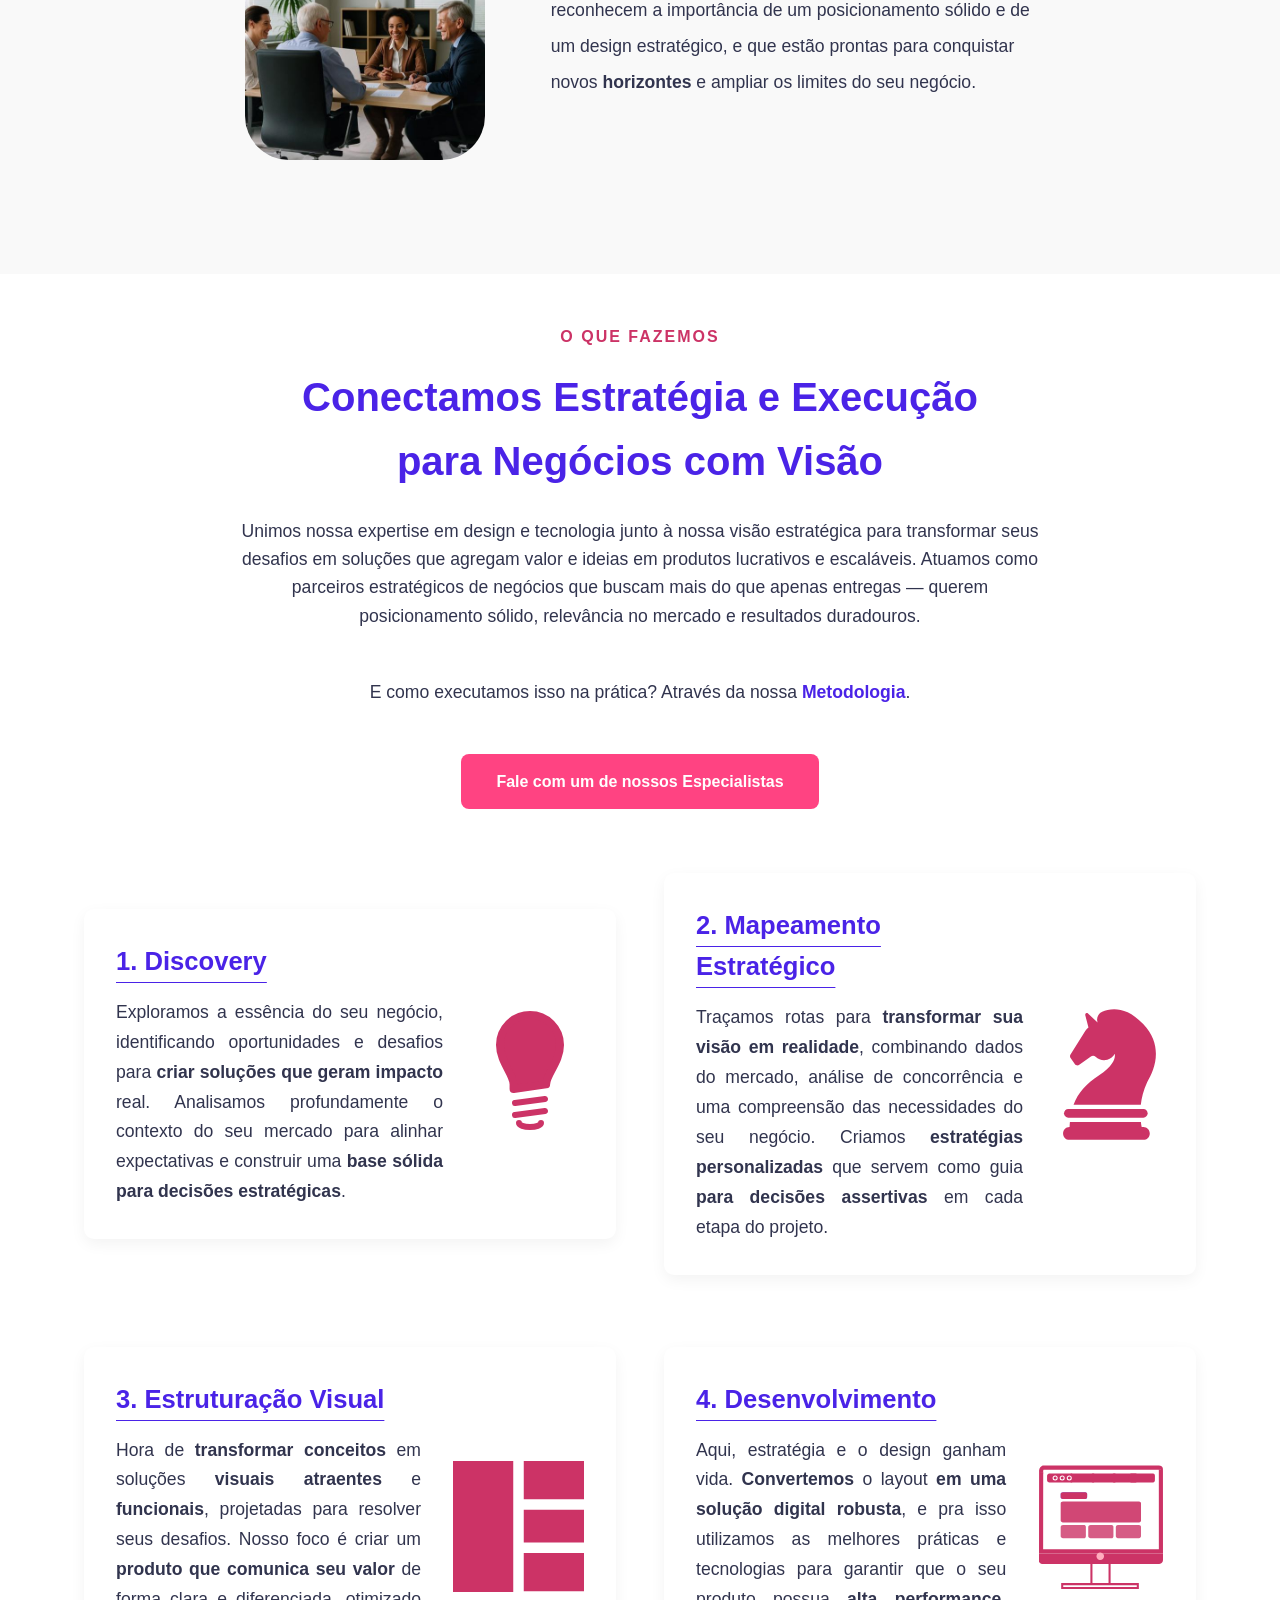
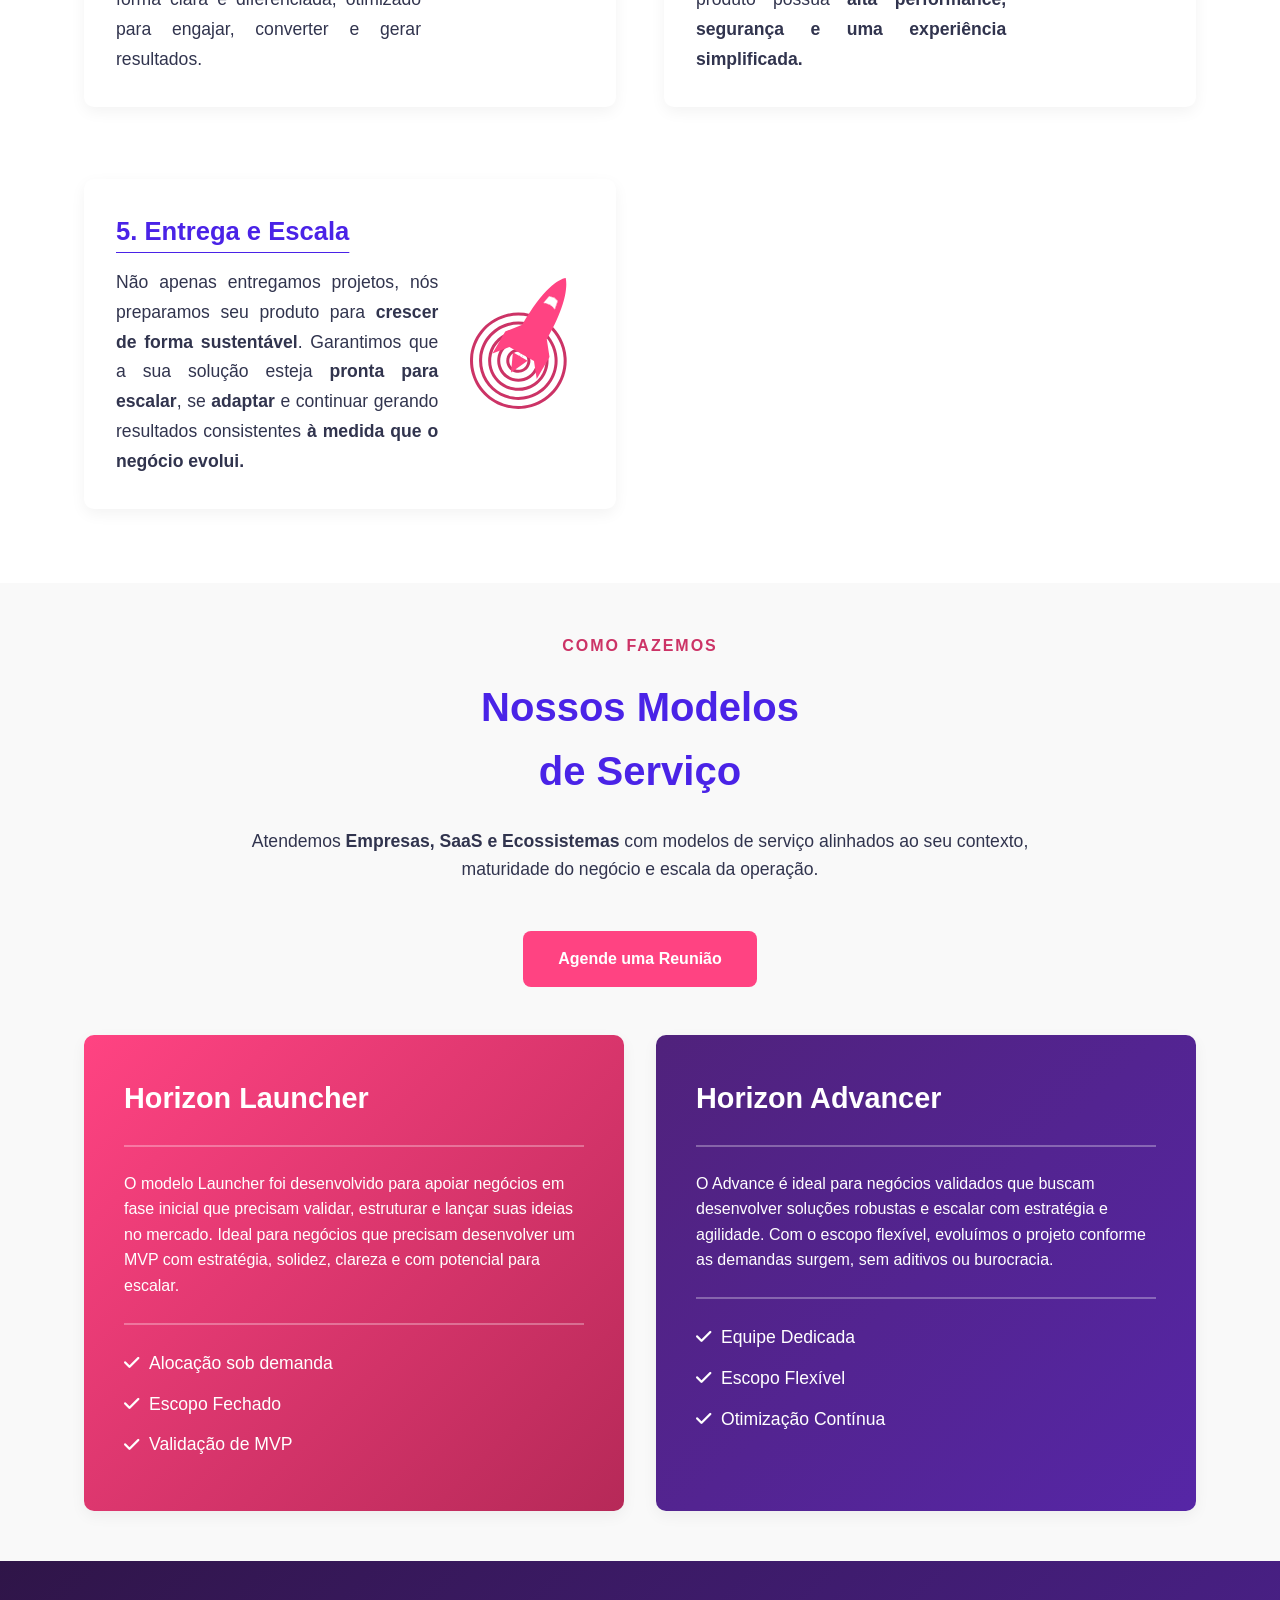
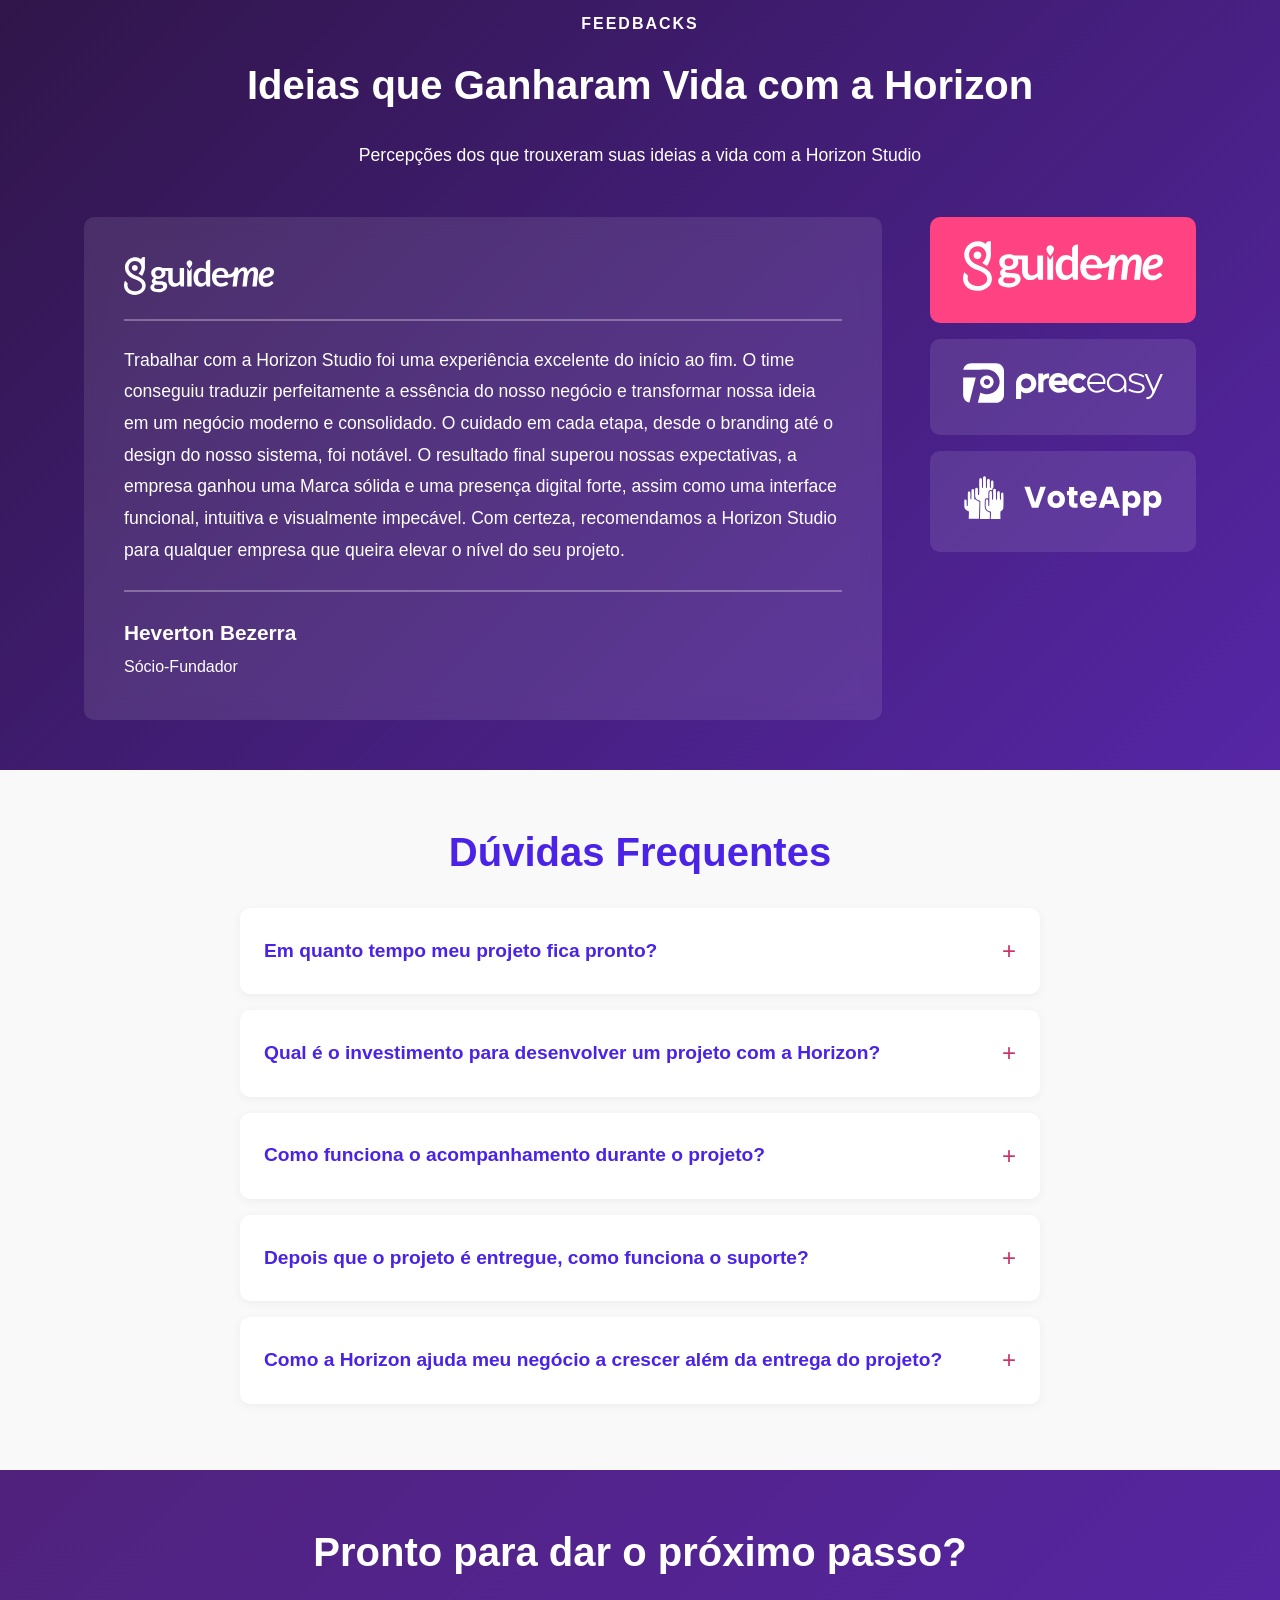
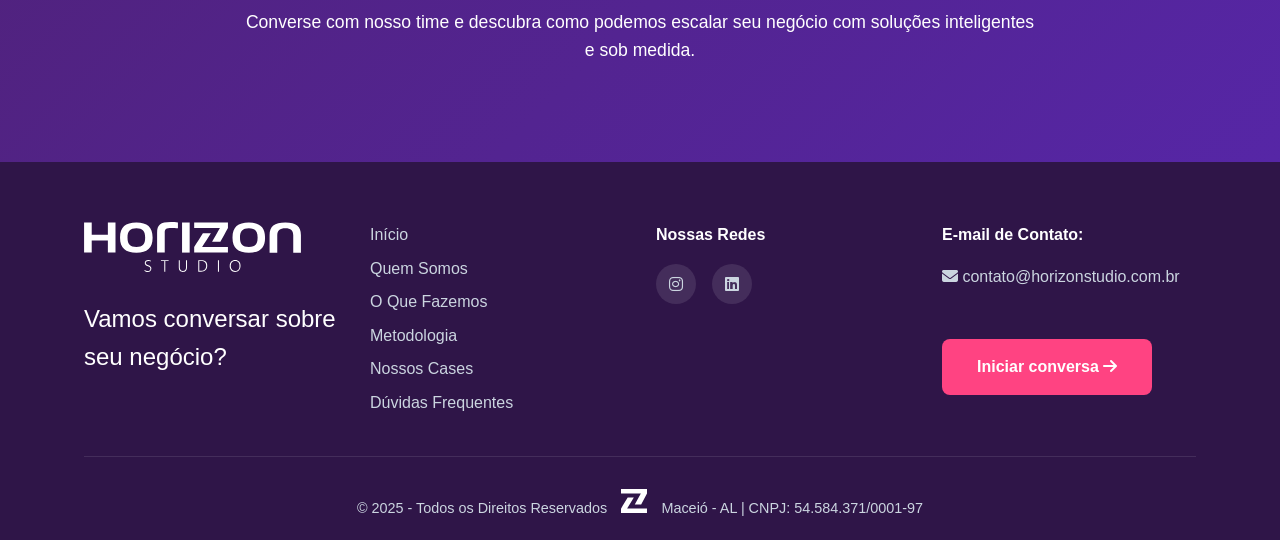
==== commit d4d1bc01: "OG" ====
--- a/index.html
+++ b/index.html
@@ -3,9 +3,74 @@
 <head>
     <meta charset="UTF-8">
     <meta name="viewport" content="width=device-width, initial-scale=1.0">
-    <title>Horizon Studio</title>
+<meta http-equiv="X-UA-Compatible" content="IE=edge">
+    <title>Horizon Studio - Soluções Digitais que Ampliam seu Horizonte</title>
+<meta name="description" content="Criamos soluções digitais robustas que transformam sua visão em resultados. Do branding ao produto digital, entregamos com excelência e foco no crescimento do seu negócio.">
+<meta name="keywords" content="desenvolvimento digital, branding, design estratégico, soluções tecnológicas, MVP, aplicativos, sites, Horizon Studio">
+<meta name="author" content="Horizon Studio">
+<meta name="robots" content="index, follow">
+
+
+<!-- Open Graph (Facebook/LinkedIn) -->
+<meta property="og:title" content="Horizon Studio - Soluções Digitais que Ampliam seu Horizonte">
+<meta property="og:description" content="Transformamos seus desafios em soluções que geram valor. Parceiros estratégicos do seu negócio.">
+<meta property="og:image" content="https://horizonstudio.com.br/assets/images/LOGOTIPO_FUNDO.png">
+<meta property="og:url" content="https://horizonstudio.com.br">
+<meta property="og:type" content="website">
+<meta property="og:site_name" content="Horizon Studio">
+<meta property="og:locale" content="pt_BR">
+<!---->
+<!-- Meta Tags Adicionais -->
+<meta name="theme-color" content="#4A23E7">
+<meta name="msapplication-TileColor" content="#4A23E7">
+<meta name="apple-mobile-web-app-capable" content="yes">
+<meta name="apple-mobile-web-app-status-bar-style" content="default">
+
+<!-- Canonical URL -->
+<link rel="canonical" href="https://horizonstudio.com.br">
+<!-- Favicon e Apple Touch Icons -->
+<link rel="icon" type="image/x-icon" href="/assets/icons/favicon.ico">
+<link rel="icon" type="image/png" sizes="32x32" href="/assets/icons/favicon-32x32.png">
+<link rel="icon" type="image/png" sizes="16x16" href="/assets/icons/favicon-16x16.png">
+<link rel="apple-touch-icon" sizes="180x180" href="/assets/icons/apple-touch-icon.png">
+<link rel="manifest" href="/assets/icons/site.webmanifest">
+
+<!-- Schema.org Structured Data -->
+<script type="application/ld+json">
+{
+  "@context": "https://schema.org",
+  "@type": "Organization",
+  "name": "Horizon Studio",
+  "url": "https://horizonstudio.com.br",
+  "logo": "https://horizonstudio.com.br/assets/images/LOGOTIPO_FUNDO.png",
+  "description": "Criamos soluções digitais robustas que transformam sua visão em resultados e transformamos seus desafios em soluções que geram valor.",
+  "address": {
+    "@type": "PostalAddress",
+    "addressLocality": "Maceió",
+    "addressRegion": "AL",
+    "addressCountry": "BR"
+  },
+  "contactPoint": {
+    "@type": "ContactPoint",
+    "telephone": "+55-81-98998-7553",
+    "contactType": "customer service",
+    "email": "contato@horizonstudio.com.br",
+    "availableLanguage": "Portuguese"
+  },
+  "sameAs": [
+    "https://www.instagram.com/horizon.studio.co/",
+    "https://www.linkedin.com/company/horizon-studio-ltda",
+  ]
+}
+</script>
+<!---->
+
     <link rel="stylesheet" href="/css/style.css">
     <link rel="stylesheet" href="https://cdnjs.cloudflare.com/ajax/libs/font-awesome/6.4.0/css/all.min.css">
+    <link rel="apple-touch-icon" sizes="180x180" href="/assets/icons/apple-touch-icon.png">
+<link rel="icon" type="image/png" sizes="32x32" href="/assets/icons/favicon-32x32.png">
+<link rel="icon" type="image/png" sizes="16x16" href="/assets/icons/favicon-16x16.png">
+<link rel="manifest" href="/assets/icons/site.webmanifest">
 </head>
 <body>
     <!-- NAVBAR -->
@@ -195,7 +260,7 @@
         <div class="container">
             <h5 class="section-subtitle">Feedbacks</h5>
             <h2 class="section-title">Ideias que Ganharam Vida com a Horizon</h2>
-            <p class="section-intro">Percepções dos que trouxeram suas ideias a vida com a Horizon Studio</p>
+            <p class="section-intro" style="color: white !important;">Percepções dos que trouxeram suas ideias a vida com a Horizon Studio</p>
             
             <div class="feedback-container">
                 <div class="feedback-content">
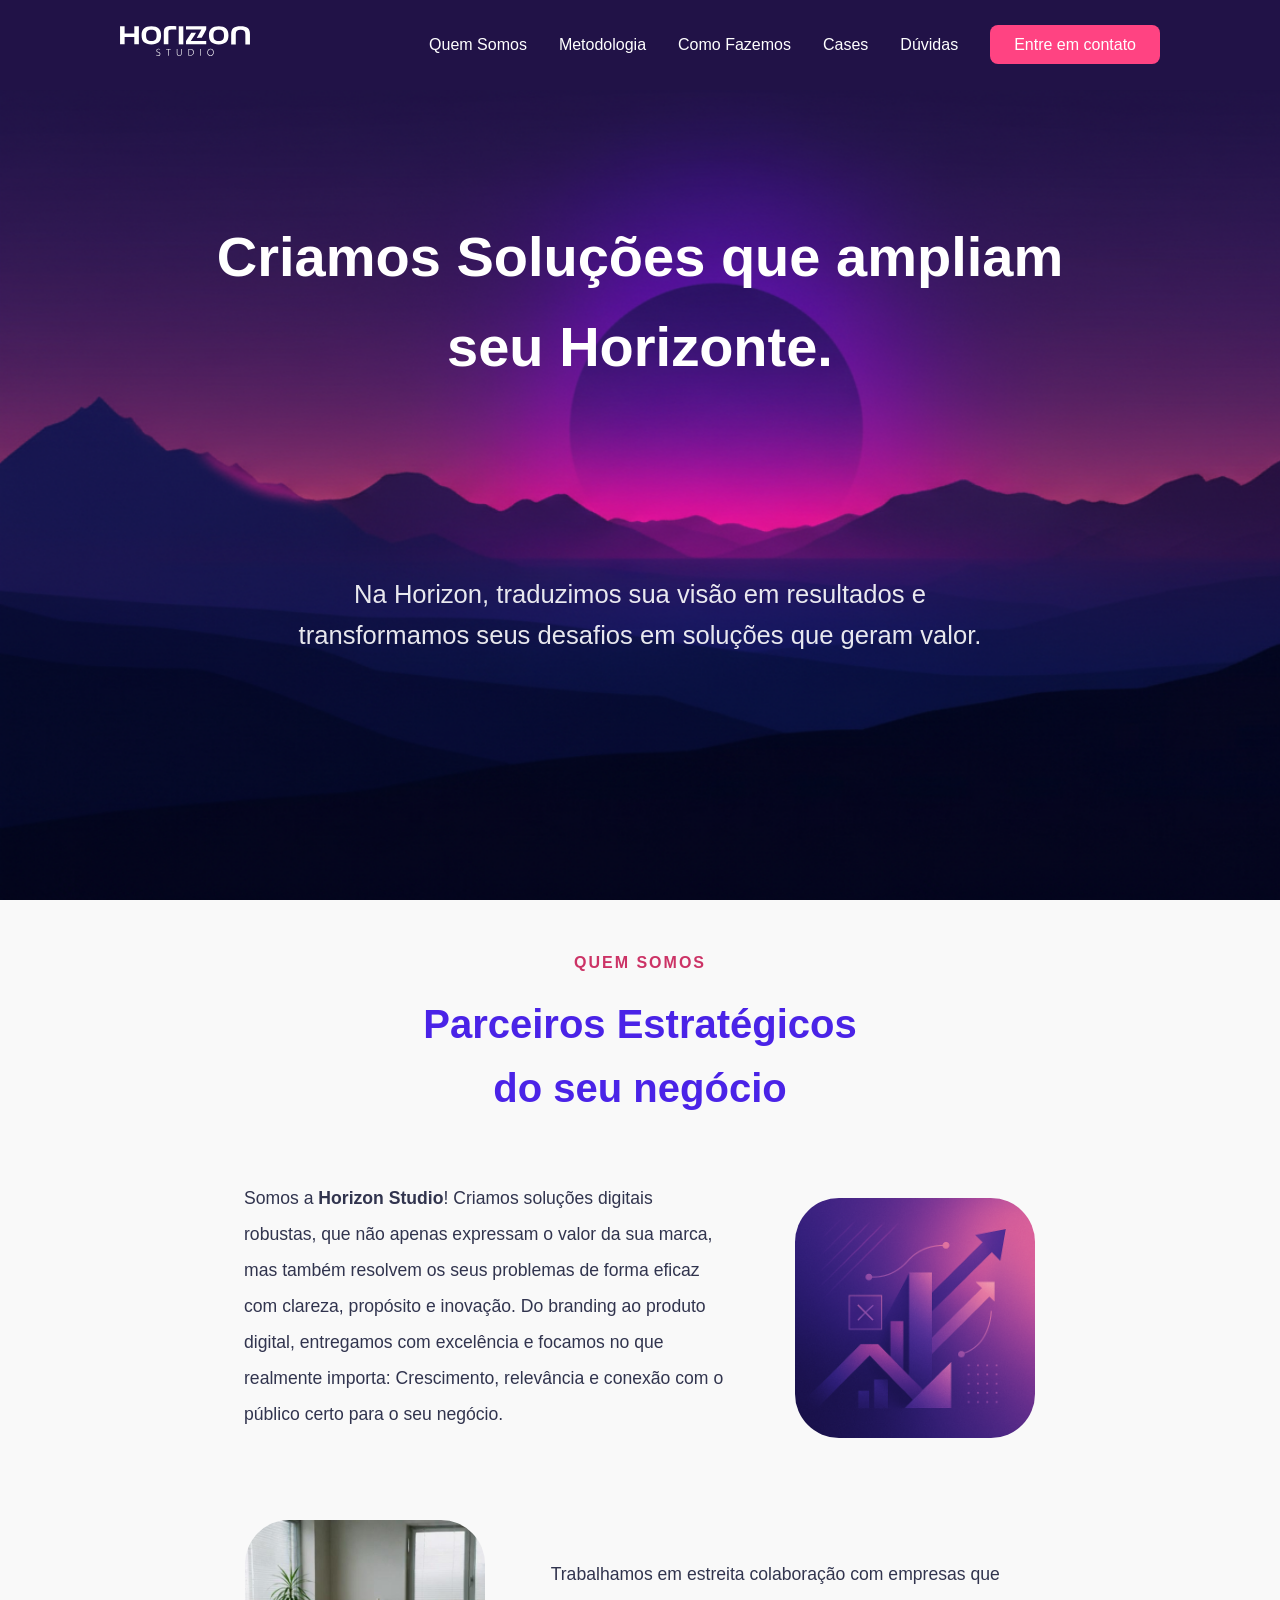
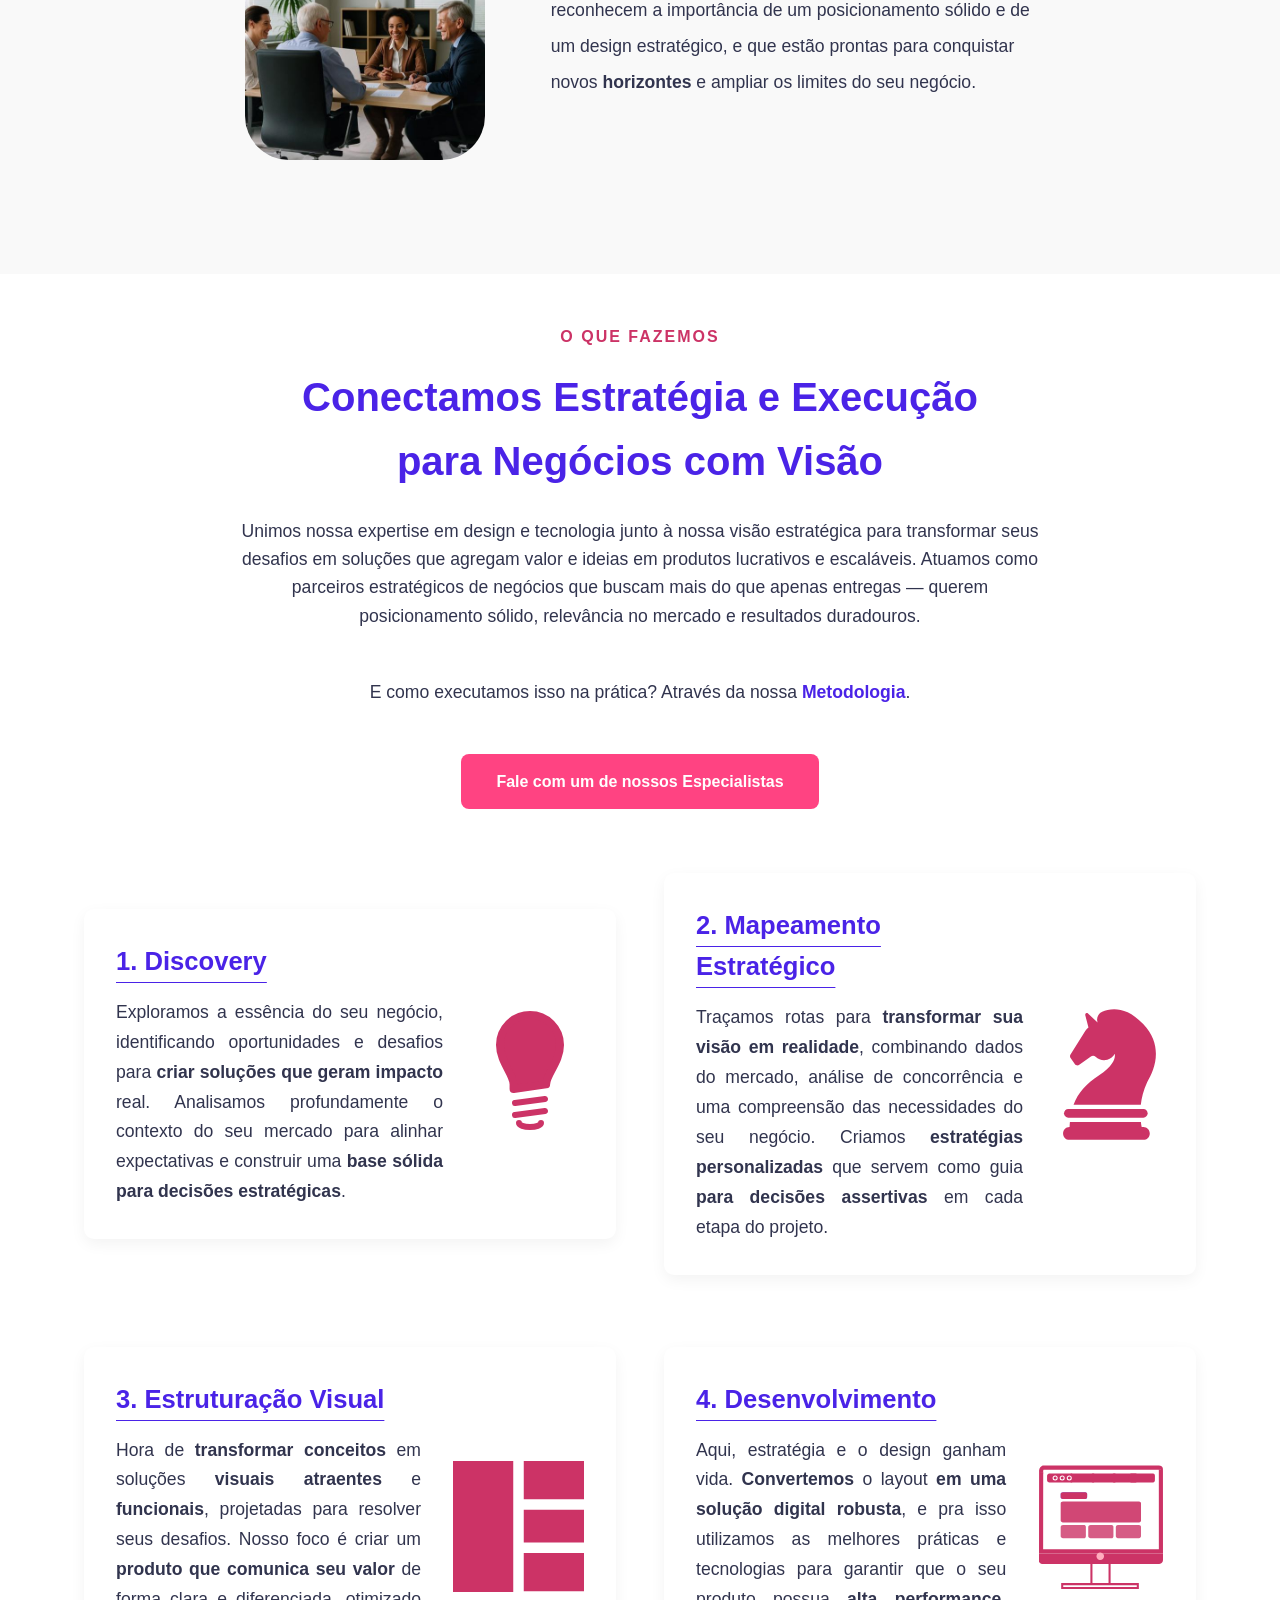
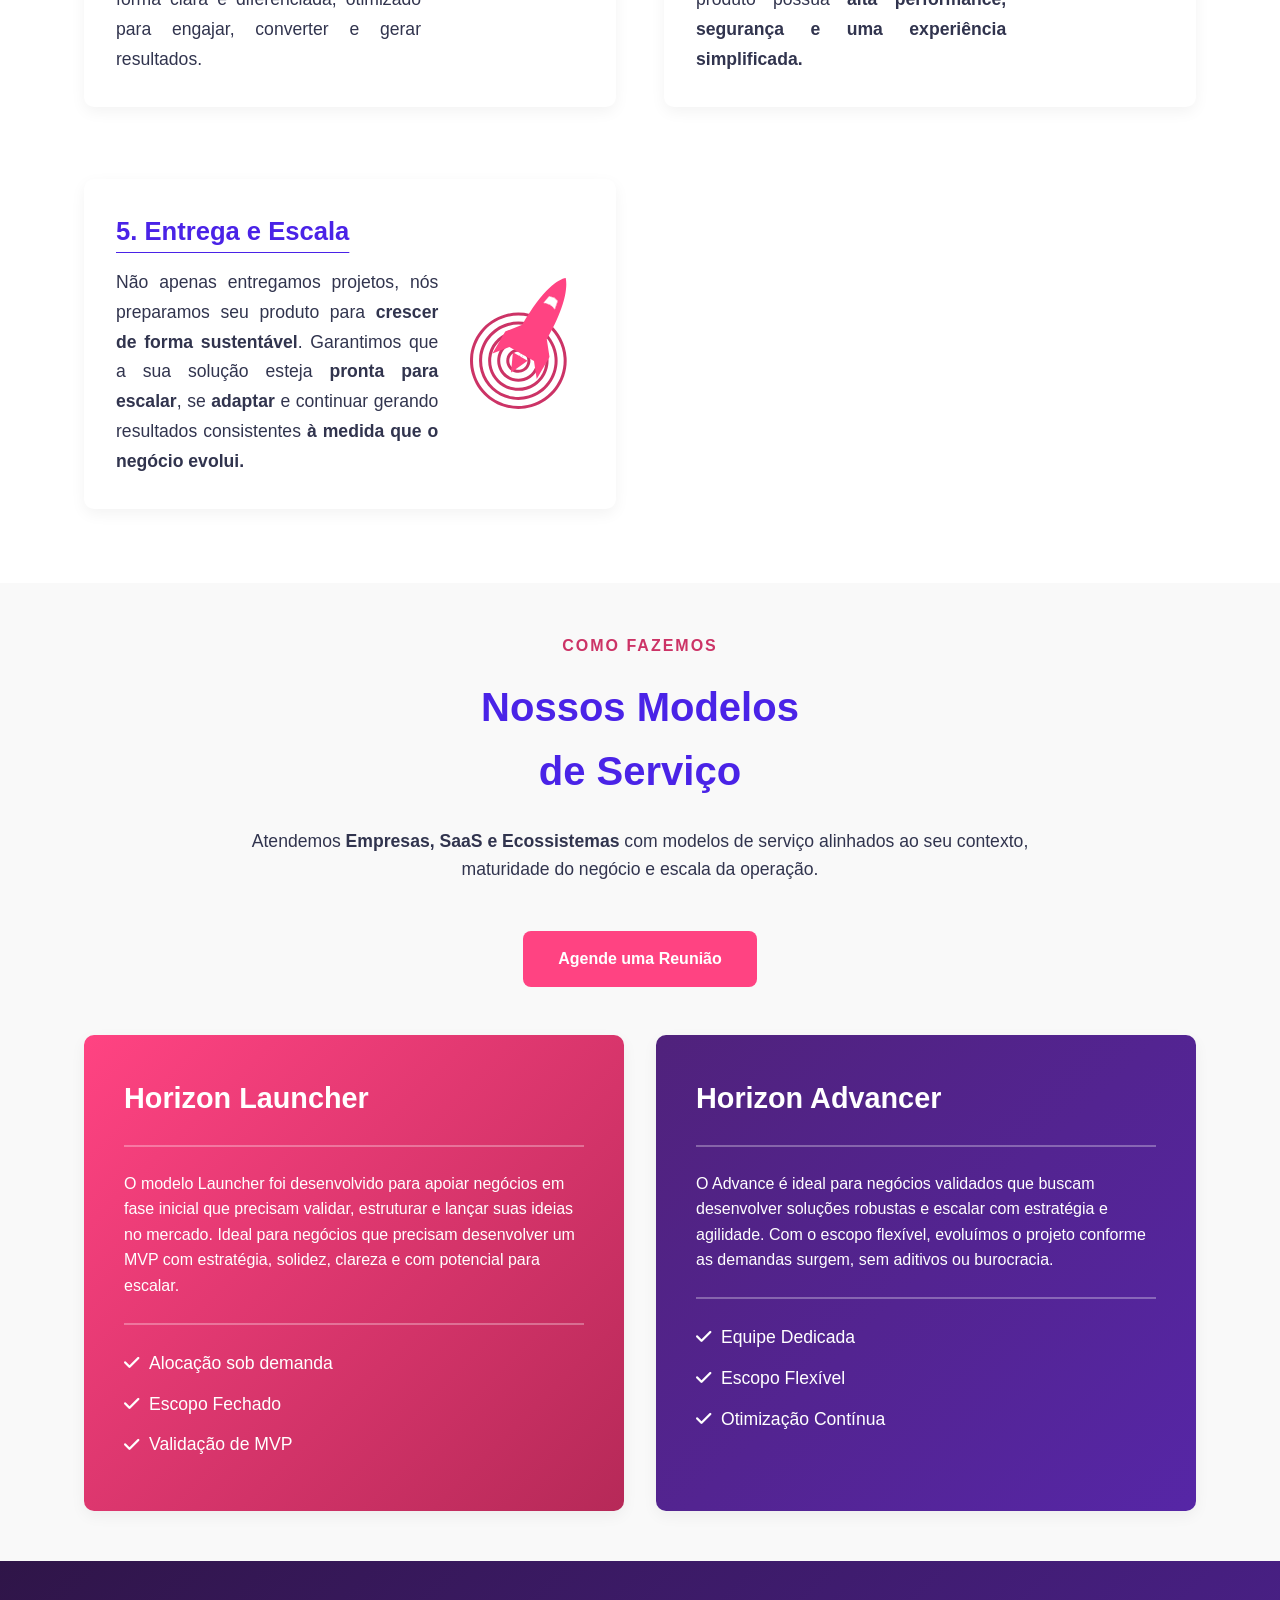
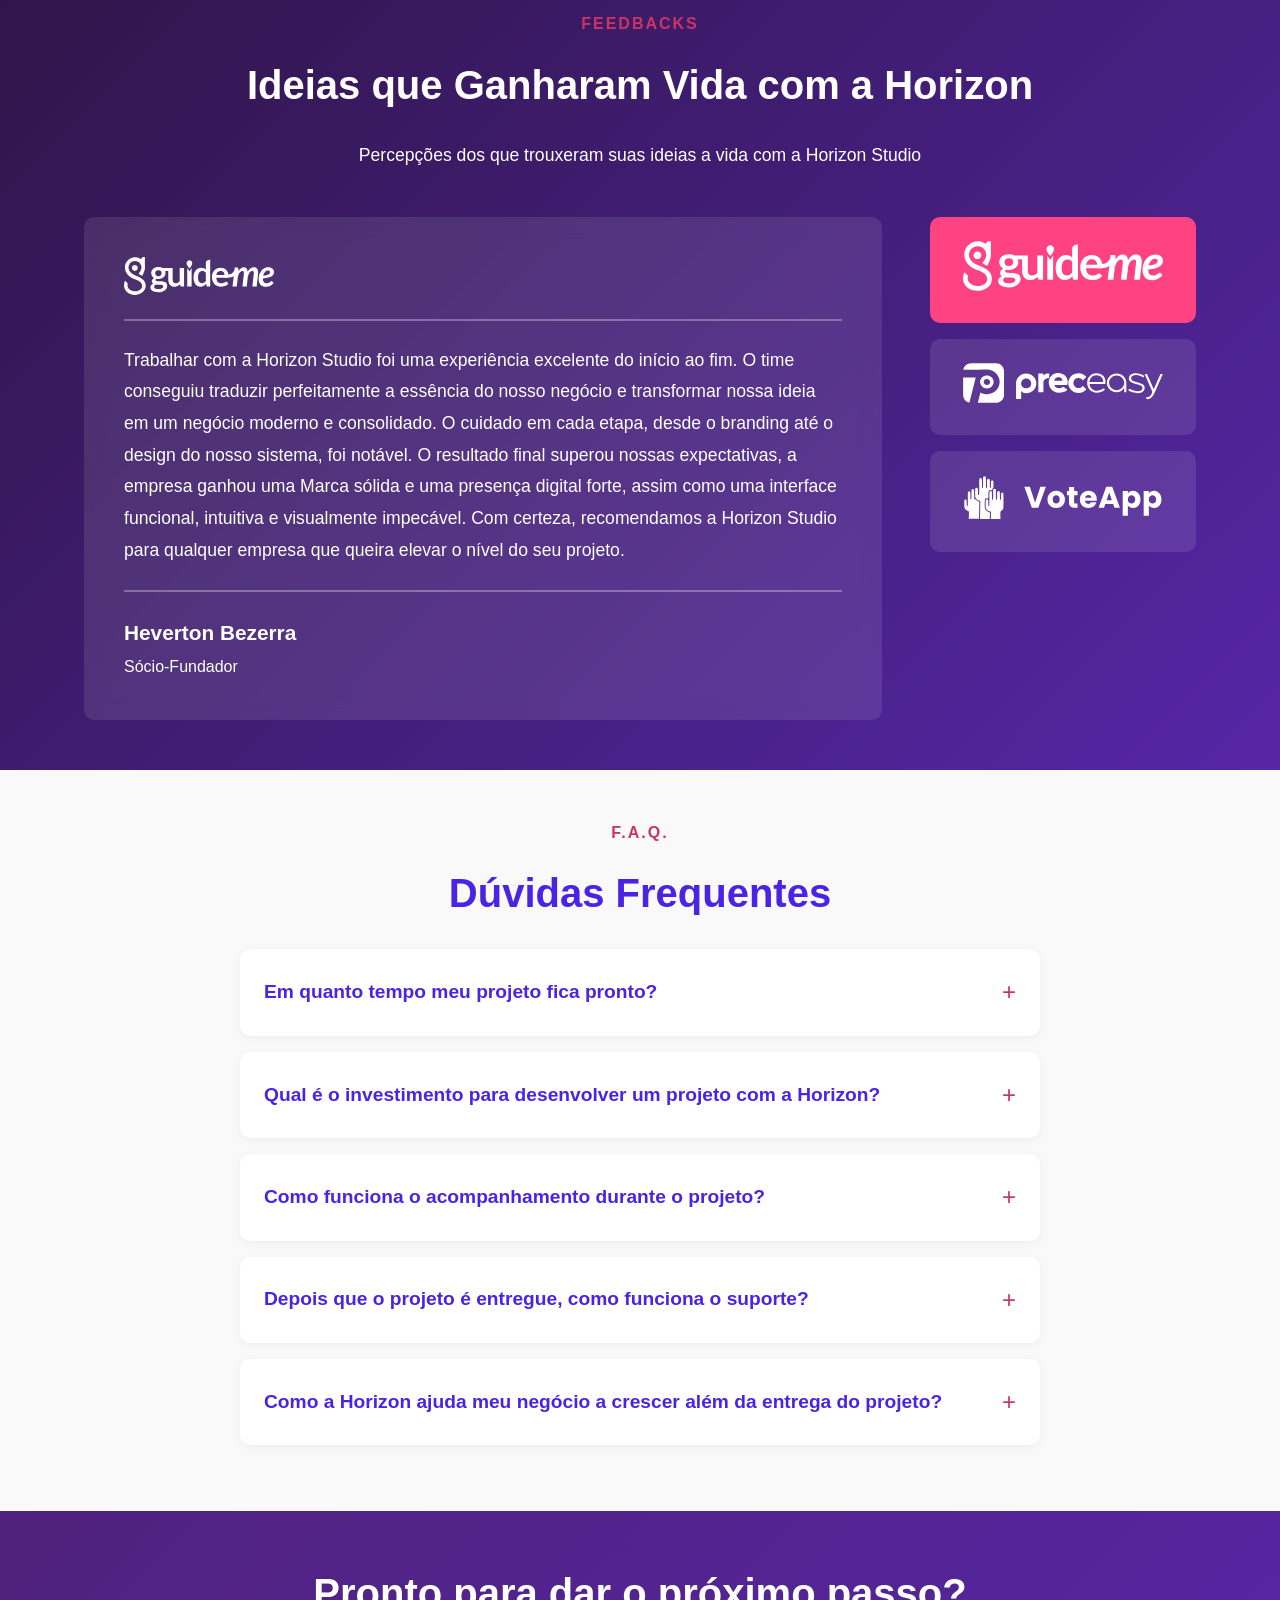
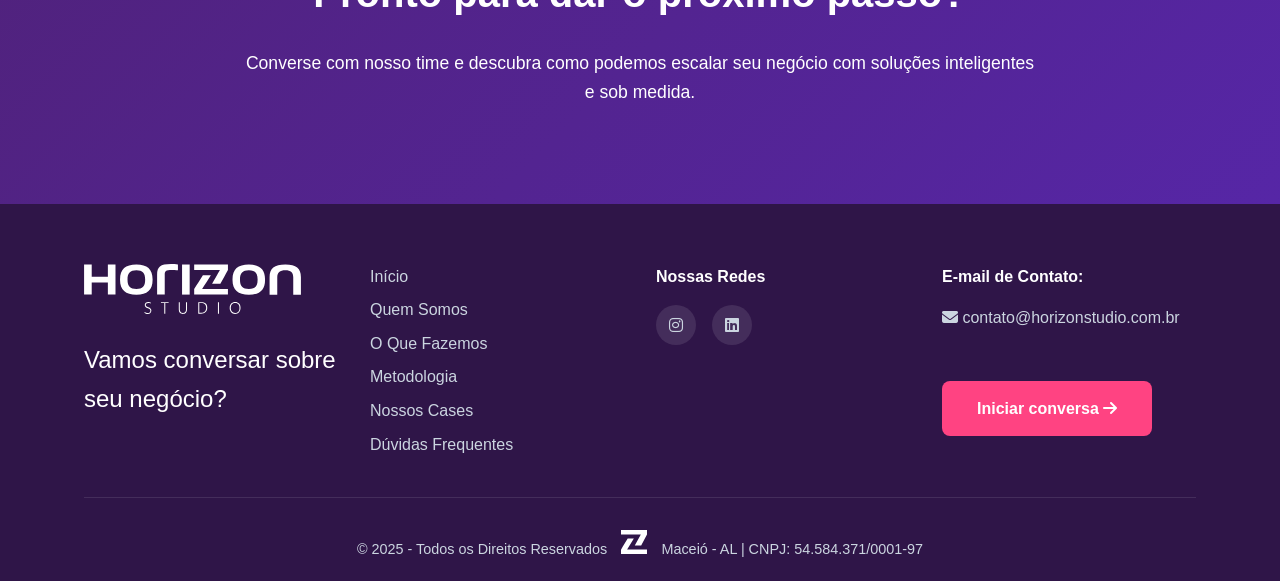
==== commit 4cada0af: "fix" ====
--- a/index.html
+++ b/index.html
@@ -258,7 +258,7 @@
     <!-- FEEDBACKS -->
     <section id="feedbacks" class="section feedbacks">
         <div class="container">
-            <h5 class="section-subtitle">Feedbacks</h5>
+            <h5 class="section-subtitle" style="color: #cc3366;">Feedbacks</h5>
             <h2 class="section-title">Ideias que Ganharam Vida com a Horizon</h2>
             <p class="section-intro" style="color: white !important;">Percepções dos que trouxeram suas ideias a vida com a Horizon Studio</p>
             
@@ -301,6 +301,7 @@
     <!-- FAQ -->
     <section id="duvidas" class="section faq">
         <div class="container">
+            <h5 class="section-subtitle" style="color: #cc3366;">F.A.Q.</h5>
             <h2 class="section-title">Dúvidas Frequentes</h2>
             
             <div class="faq-list">
@@ -398,15 +399,15 @@
                 <div class="footer-section">
                     <h4>Nossas Redes</h4>
                     <div class="social-links">
-                        <a href="https://www.instagram.com/horizon.studio.co/"><i class="fab fa-instagram"></i></a>
-                        <a href="https://www.linkedin.com/company/horizon-studio-ltda?original_referer=landing-page"><i class="fab fa-linkedin"></i></a>
+                        <a target="_blank" href="https://www.instagram.com/horizon.studio.co/"><i class="fab fa-instagram"></i></a>
+                        <a target="_blank" href="https://www.linkedin.com/company/horizon-studio-ltda?original_referer=landing-page"><i class="fab fa-linkedin"></i></a>
                     </div>
                 </div>
                 
                 <div class="footer-section">
                     <h4>E-mail de Contato:</h4>
-                    <p style="margin-bottom: 50px;"><a href="mailto:contato@horizonstudio.com.br"><i class="fas fa-envelope"></i> contato@horizonstudio.com.br</a></p>
-                    <a href="https://wa.me/558189987553?text=Olá! Gostaria de saber como a Horizon pode ajudar meu negócio." class="btn-primary" style="color: white;">Iniciar conversa <i class="fa-solid fa-arrow-right"></i></a>
+                    <p style="margin-bottom: 50px;"><a target="_blank" href="mailto:contato@horizonstudio.com.br"><i class="fas fa-envelope"></i> contato@horizonstudio.com.br</a></p>
+                    <a target="_blank" href="https://wa.me/558189987553?text=Olá! Gostaria de saber como a Horizon pode ajudar meu negócio." class="btn-primary" style="color: white;">Iniciar conversa <i class="fa-solid fa-arrow-right"></i></a>
                 </div>
             </div>
             
--- a/css/style.css
+++ b/css/style.css
@@ -118,7 +118,7 @@
 .hamburger span {
 	width: 25px;
 	height: 3px;
-	background-color: var(--dark-div);
+	background-color: white;
 	margin: 3px 0;
 	transition: 0.3s;
 }
@@ -708,6 +708,10 @@
         gap: 1.5rem;
     }
 
+	.nav-menu a {
+		color: var(--paragraph);
+	}
+
     .nav-menu.active {
         left: 0;
     }
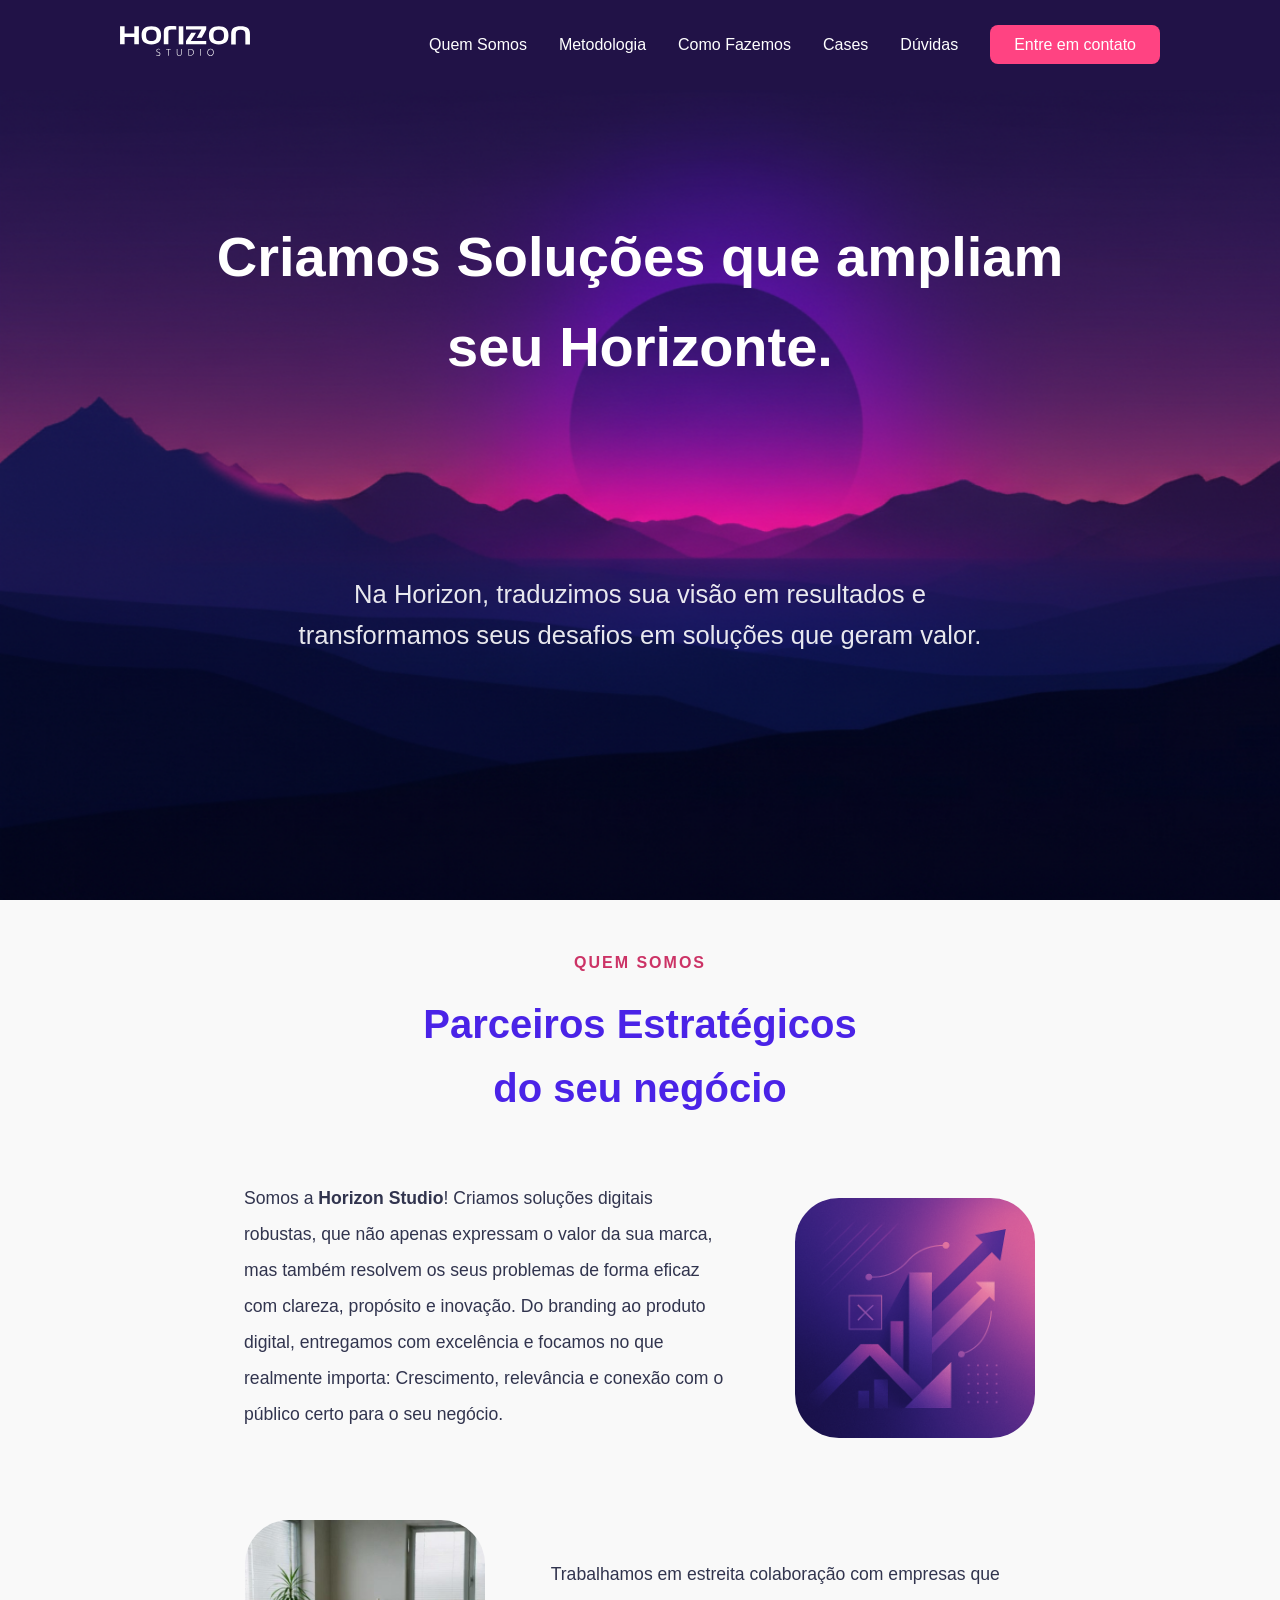
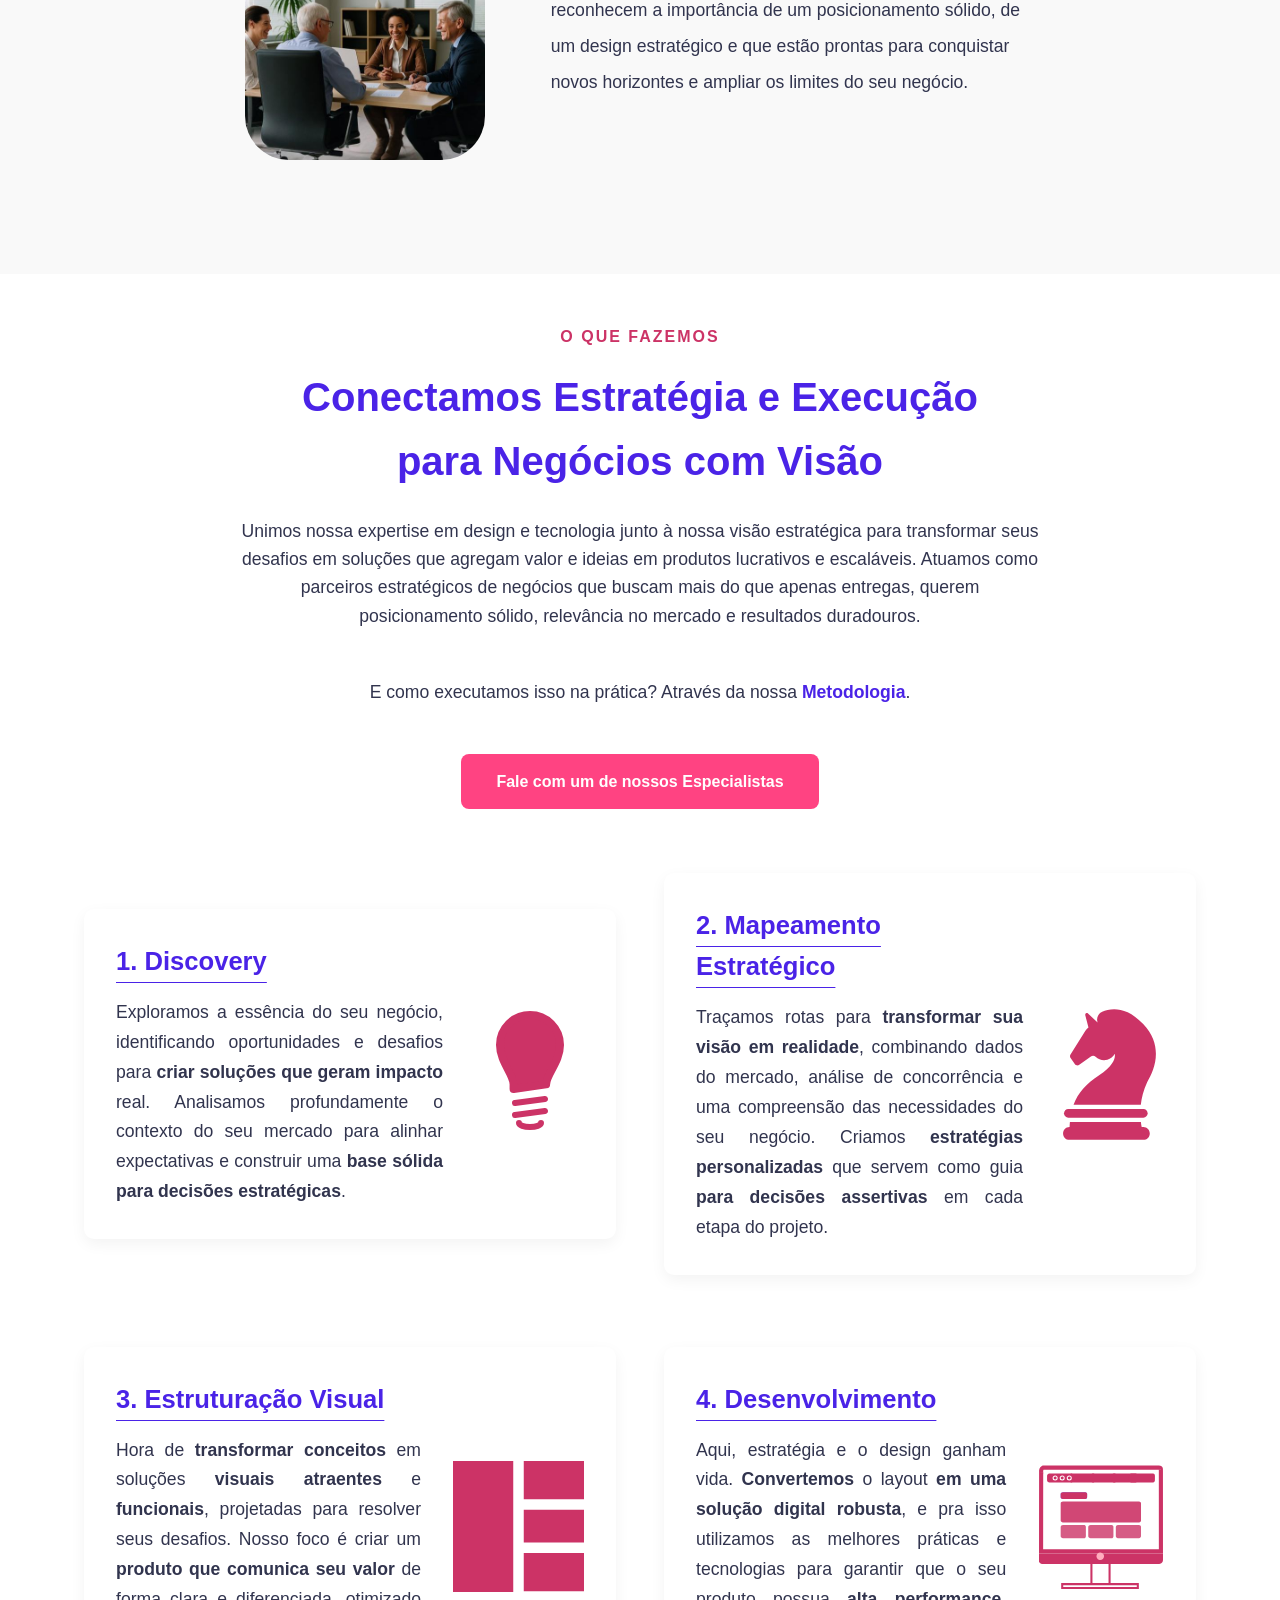
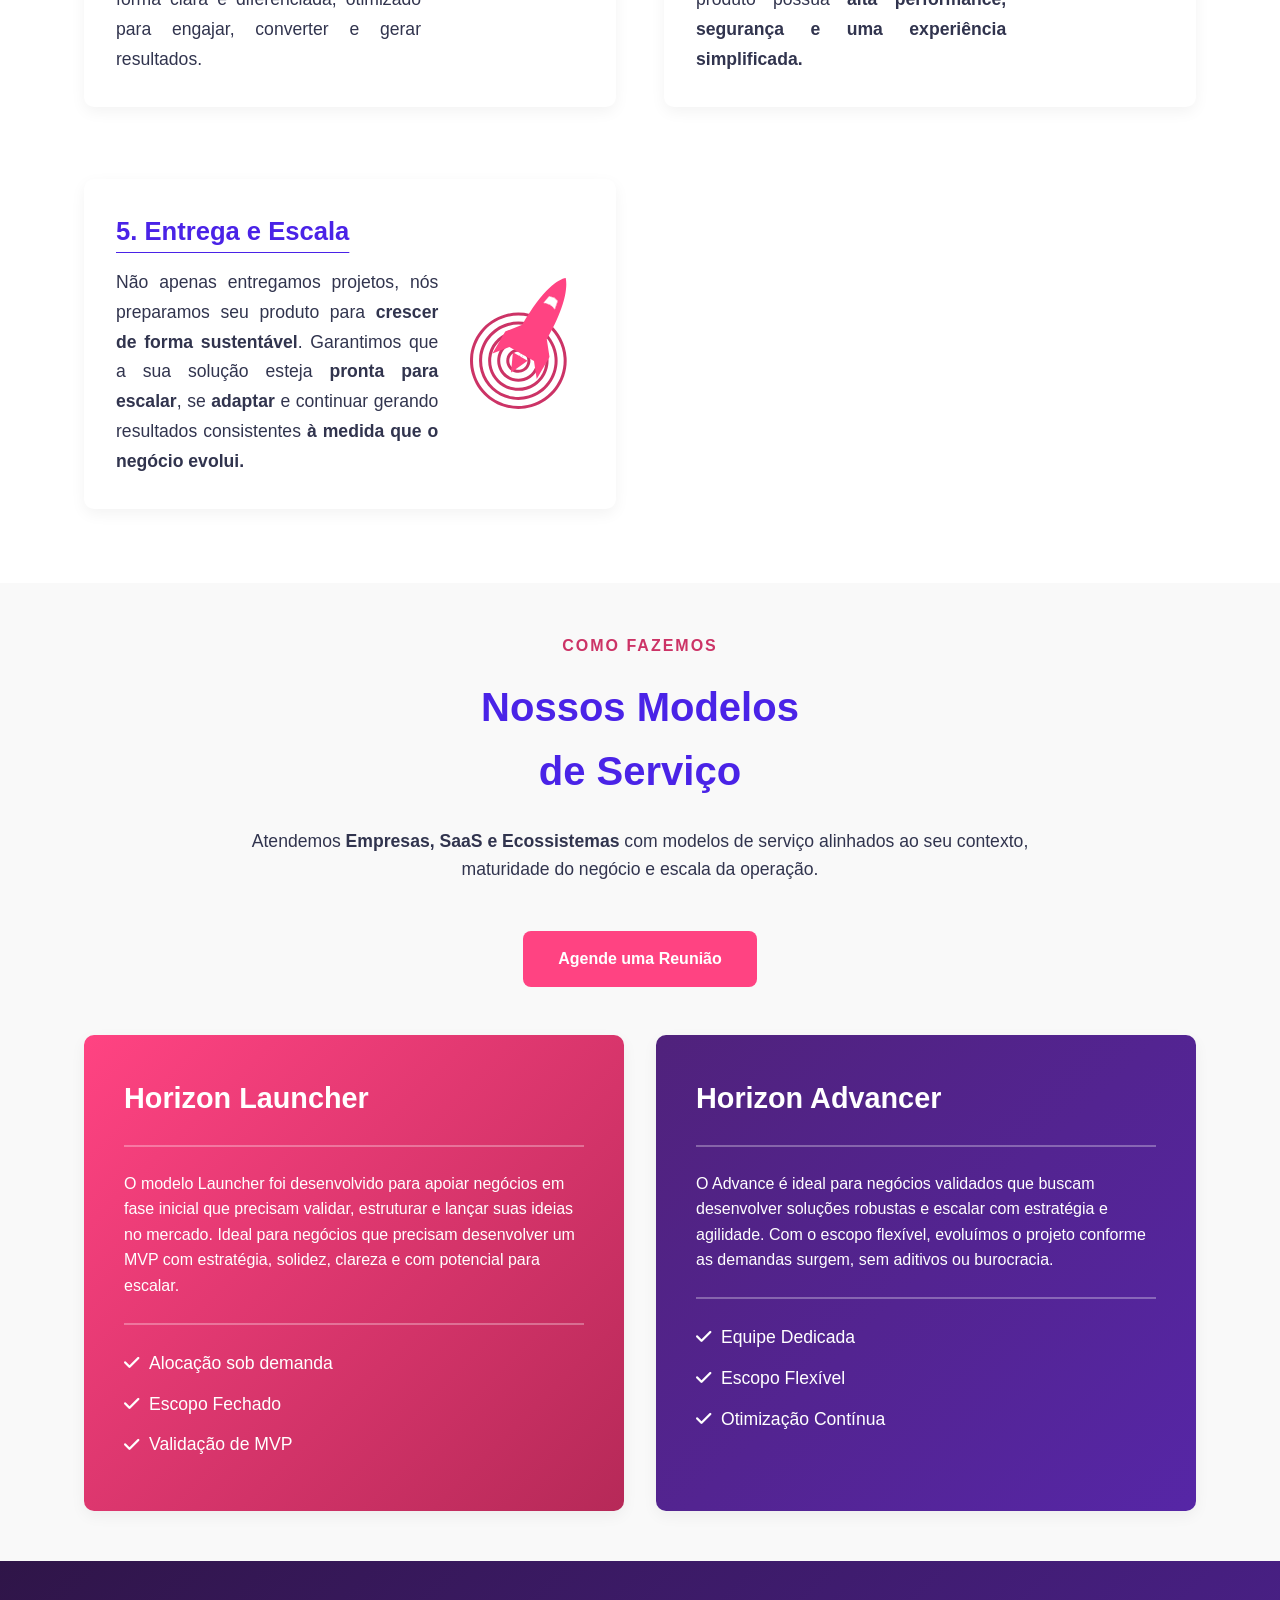
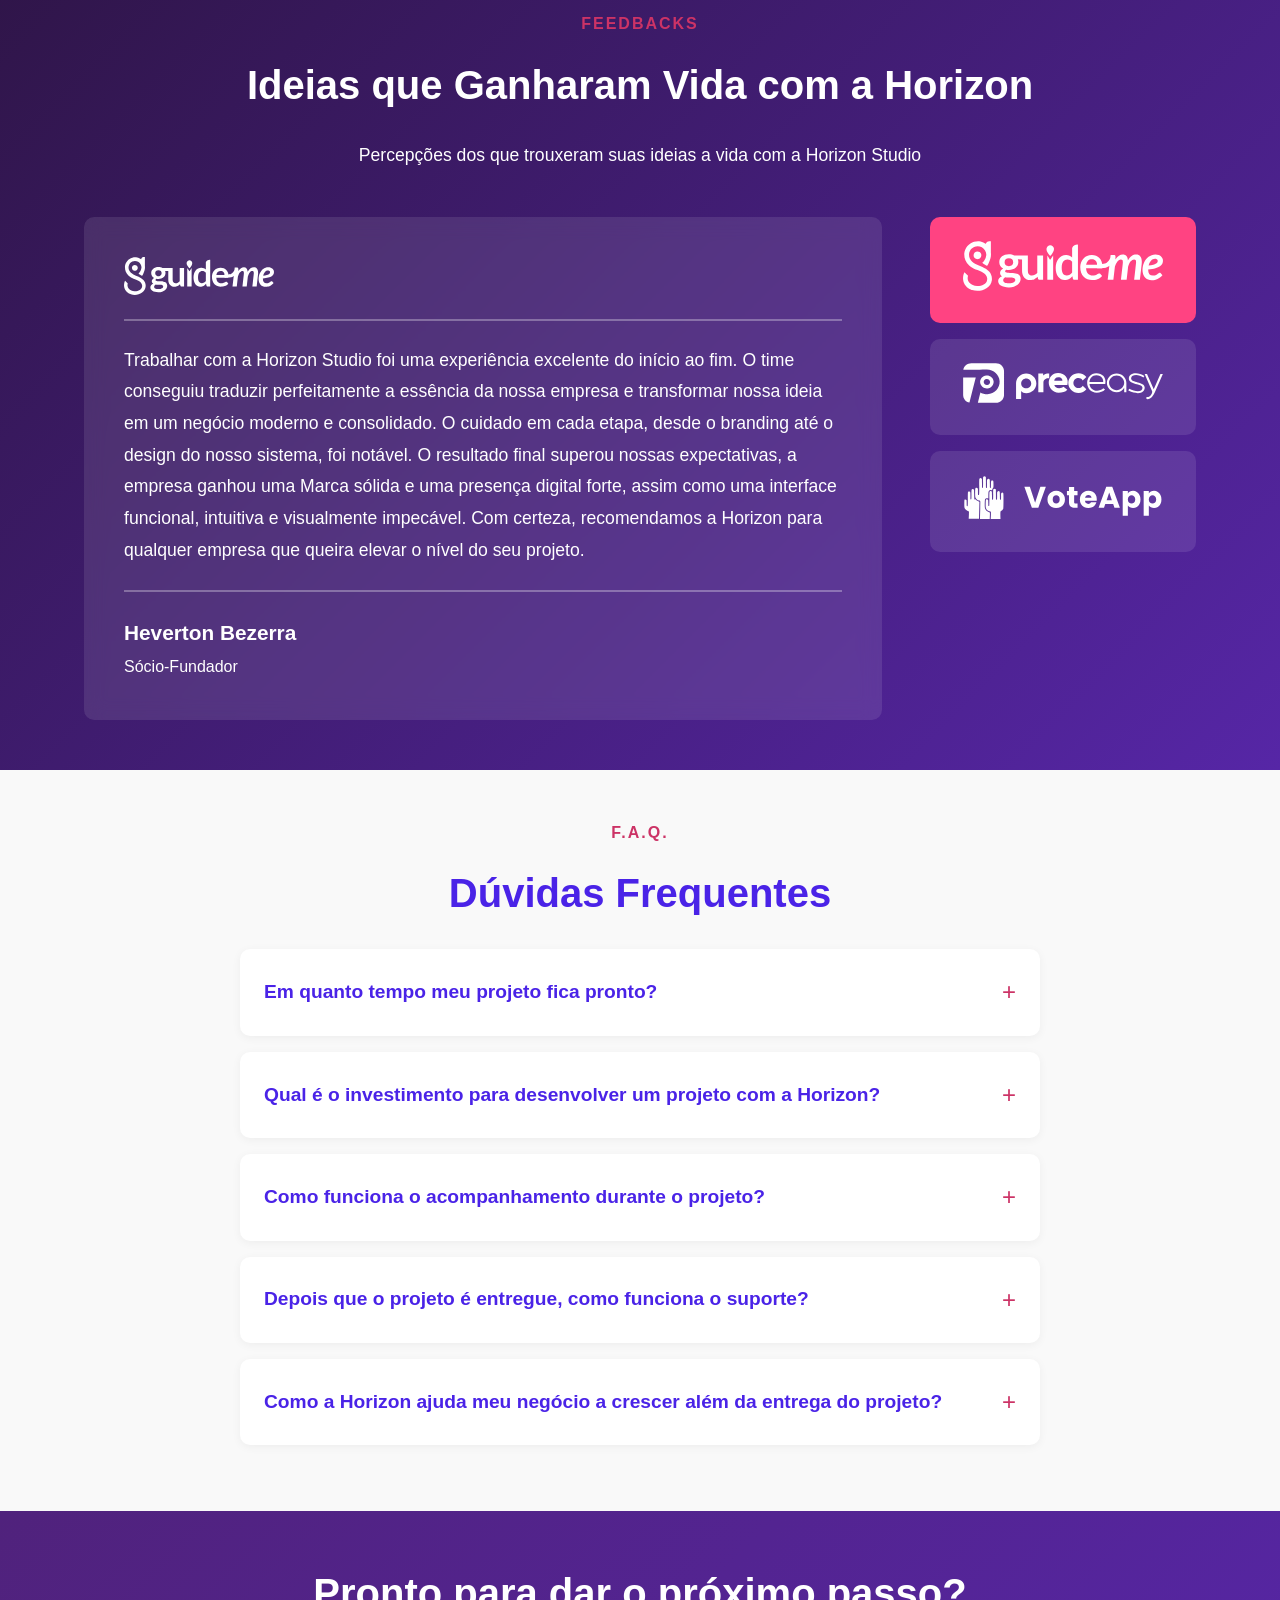
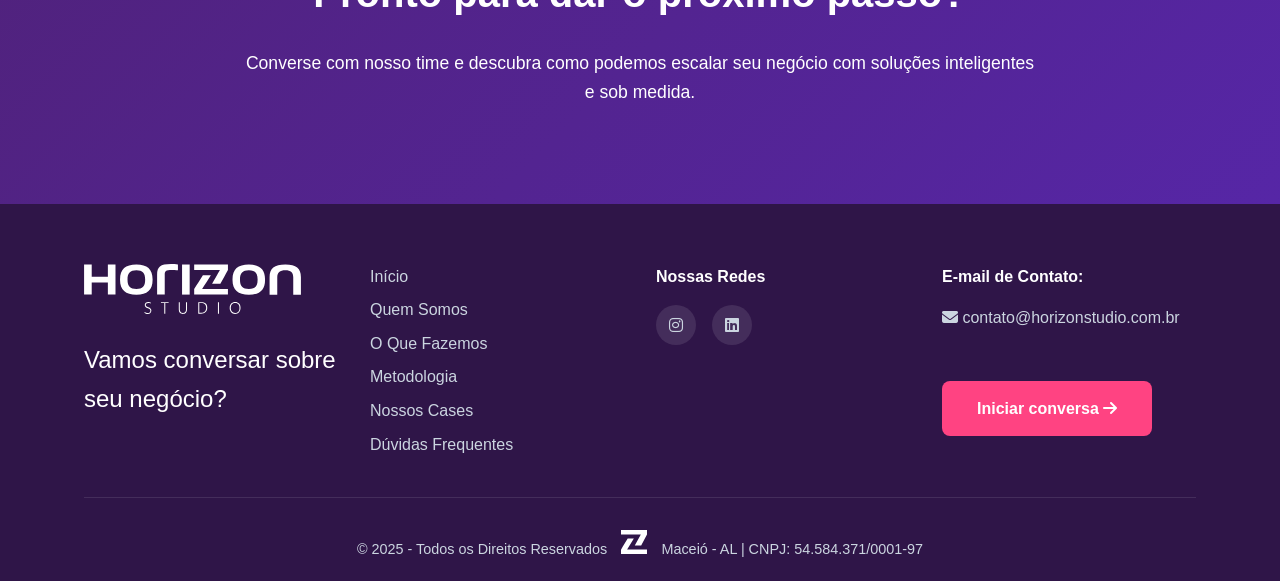
==== commit 104df7a3: "update" ====
--- a/index.html
+++ b/index.html
@@ -130,7 +130,7 @@
             
             <div class="content-grid reverse">
                 <div class="text-block">
-                    <p>Trabalhamos em estreita colaboração com empresas que reconhecem a importância de um posicionamento sólido e de um design estratégico, e que estão prontas para conquistar novos <strong>horizontes</strong> e ampliar os limites do seu negócio.</p>
+                    <p>Trabalhamos em estreita colaboração com empresas que reconhecem a importância de um posicionamento sólido, de um design estratégico e que estão prontas para conquistar novos horizontes e ampliar os limites do seu negócio.</p>
                 </div>
                 <div class="image-block">
                     <div class="placeholder-image">
@@ -147,7 +147,7 @@
         <div class="container">
             <h5 class="section-subtitle">O que fazemos</h5>
             <h2 class="section-title">Conectamos Estratégia e Execução<br> para Negócios com Visão</h2>
-            <p class="section-intro">Unimos nossa expertise em design e tecnologia junto à nossa visão estratégica para transformar seus desafios em soluções que agregam valor e ideias em produtos lucrativos e escaláveis. Atuamos como parceiros estratégicos de negócios que buscam mais do que apenas entregas — querem posicionamento sólido, relevância no mercado e resultados duradouros.</p>
+            <p class="section-intro">Unimos nossa expertise em design e tecnologia junto à nossa visão estratégica para transformar seus desafios em soluções que agregam valor e ideias em produtos lucrativos e escaláveis. Atuamos como parceiros estratégicos de negócios que buscam mais do que apenas entregas, querem posicionamento sólido, relevância no mercado e resultados duradouros.</p>
             <p class="section-intro">E como executamos isso na prática? Através da nossa <smetod>Metodologia</smetod>.</p>
             
             <a href="#agendar" class="btn-primary">Fale com um de nossos Especialistas</a>
@@ -311,7 +311,7 @@
                         <span class="faq-toggle">+</span>
                     </div>
                     <div class="faq-answer">
-                        <p>Cada projeto possui sua própria complexidade. Por isso, avaliamos individualmente para determinar o prazo ideal. De forma geral, soluções mais simples são entregues,em média, em até 3 meses, enquanto projetos mais robustos demandam de 5 a 6 meses.</p>
+                        <p>Cada projeto possui sua própria complexidade. Por isso, avaliamos individualmente para determinar o prazo ideal. De forma geral, soluções mais simples são entregues, em média, em até 3 meses, enquanto projetos mais robustos demandam de 5 a 6 meses.</p>
                     </div>
                 </div>
                 
@@ -345,7 +345,7 @@
                     <div class="faq-answer">
                         <p>Após a entrega, seguimos te acompanhando de perto para garantir que a solução opere com alta performance, segurança e gerando resultados. Prezamos por uma experiência de suporte que seja ágil, prática e eficiente.</p>
                         <br>
-                        <p>Nosso modelo de manutenção possui um prazo mínimo de 3 meses, podendo ser estendido conforme as necessidades do projeto e acordo contratual.</p>
+                        <p>Nosso modelo de suporte possui um prazo mínimo de 3 meses, podendo ser estendido conforme as necessidades do projeto e acordo contratual.</p>
                     </div>
                 </div>
                 
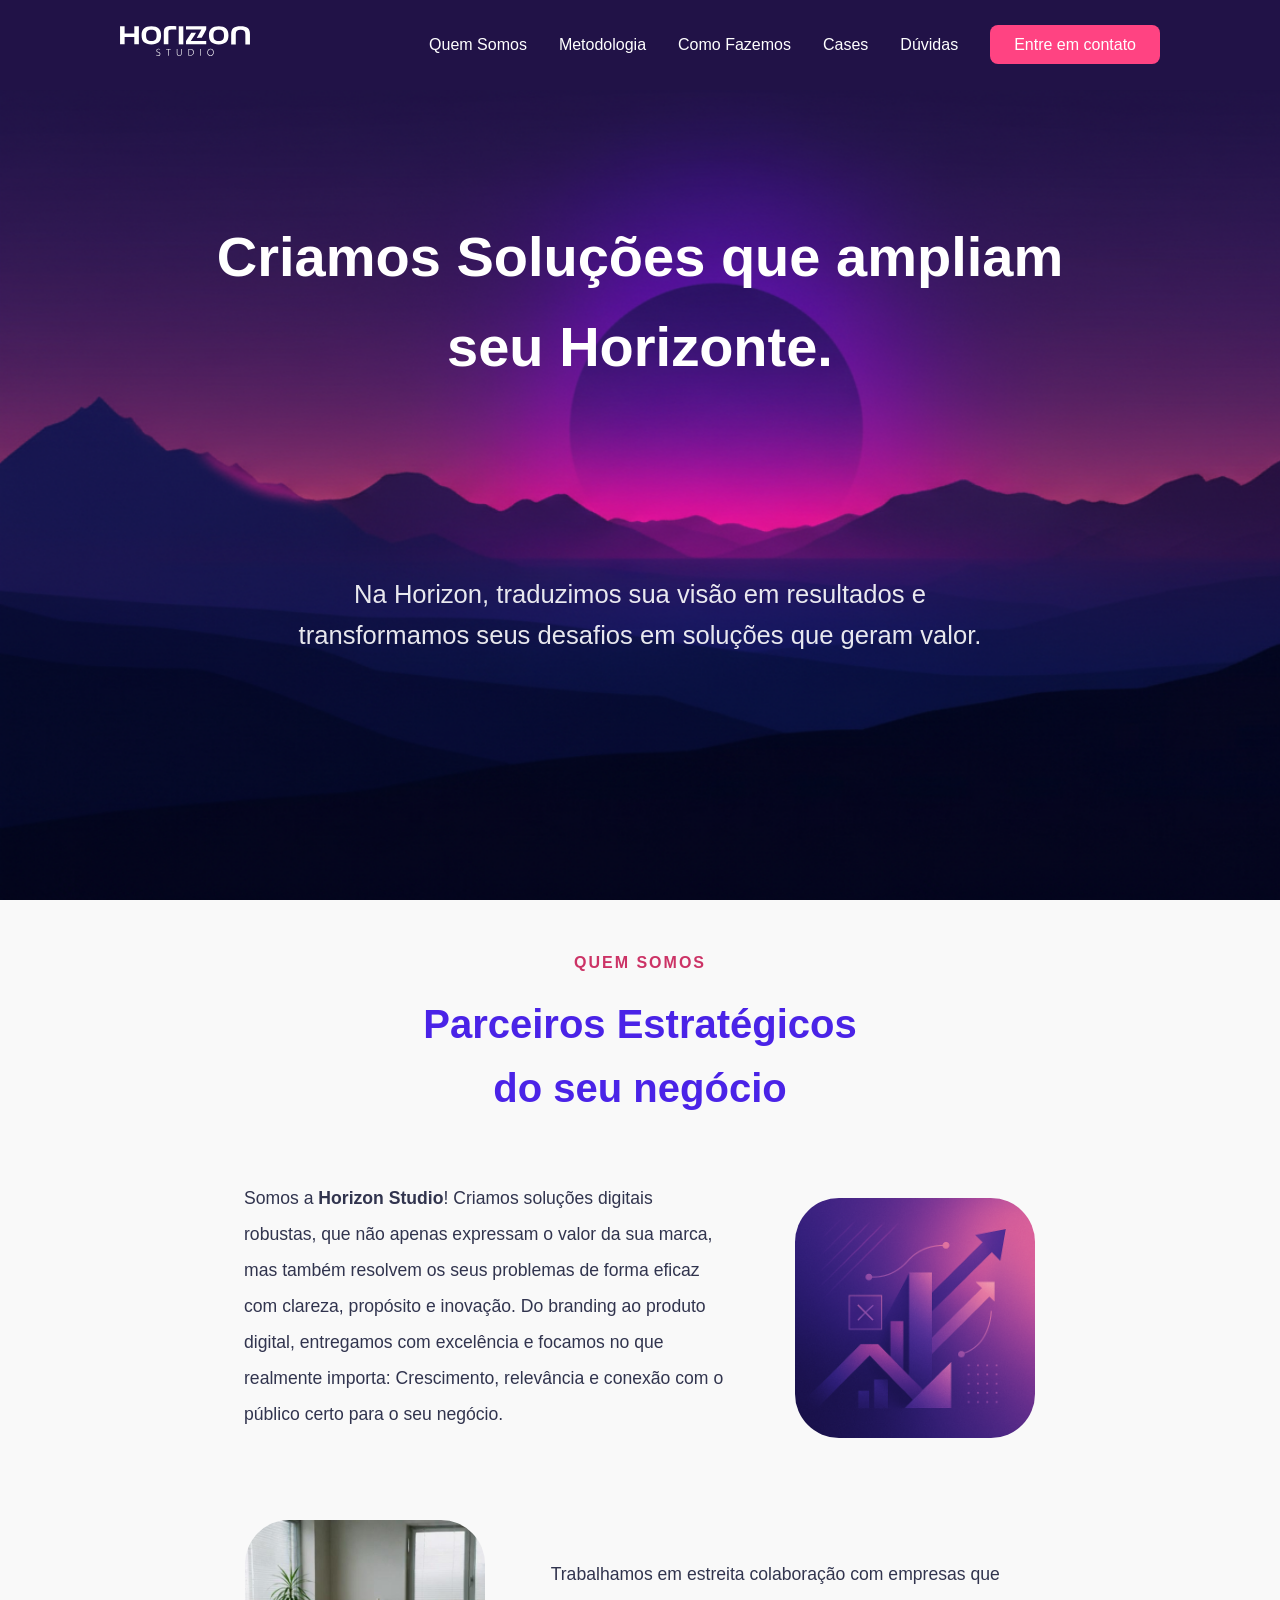
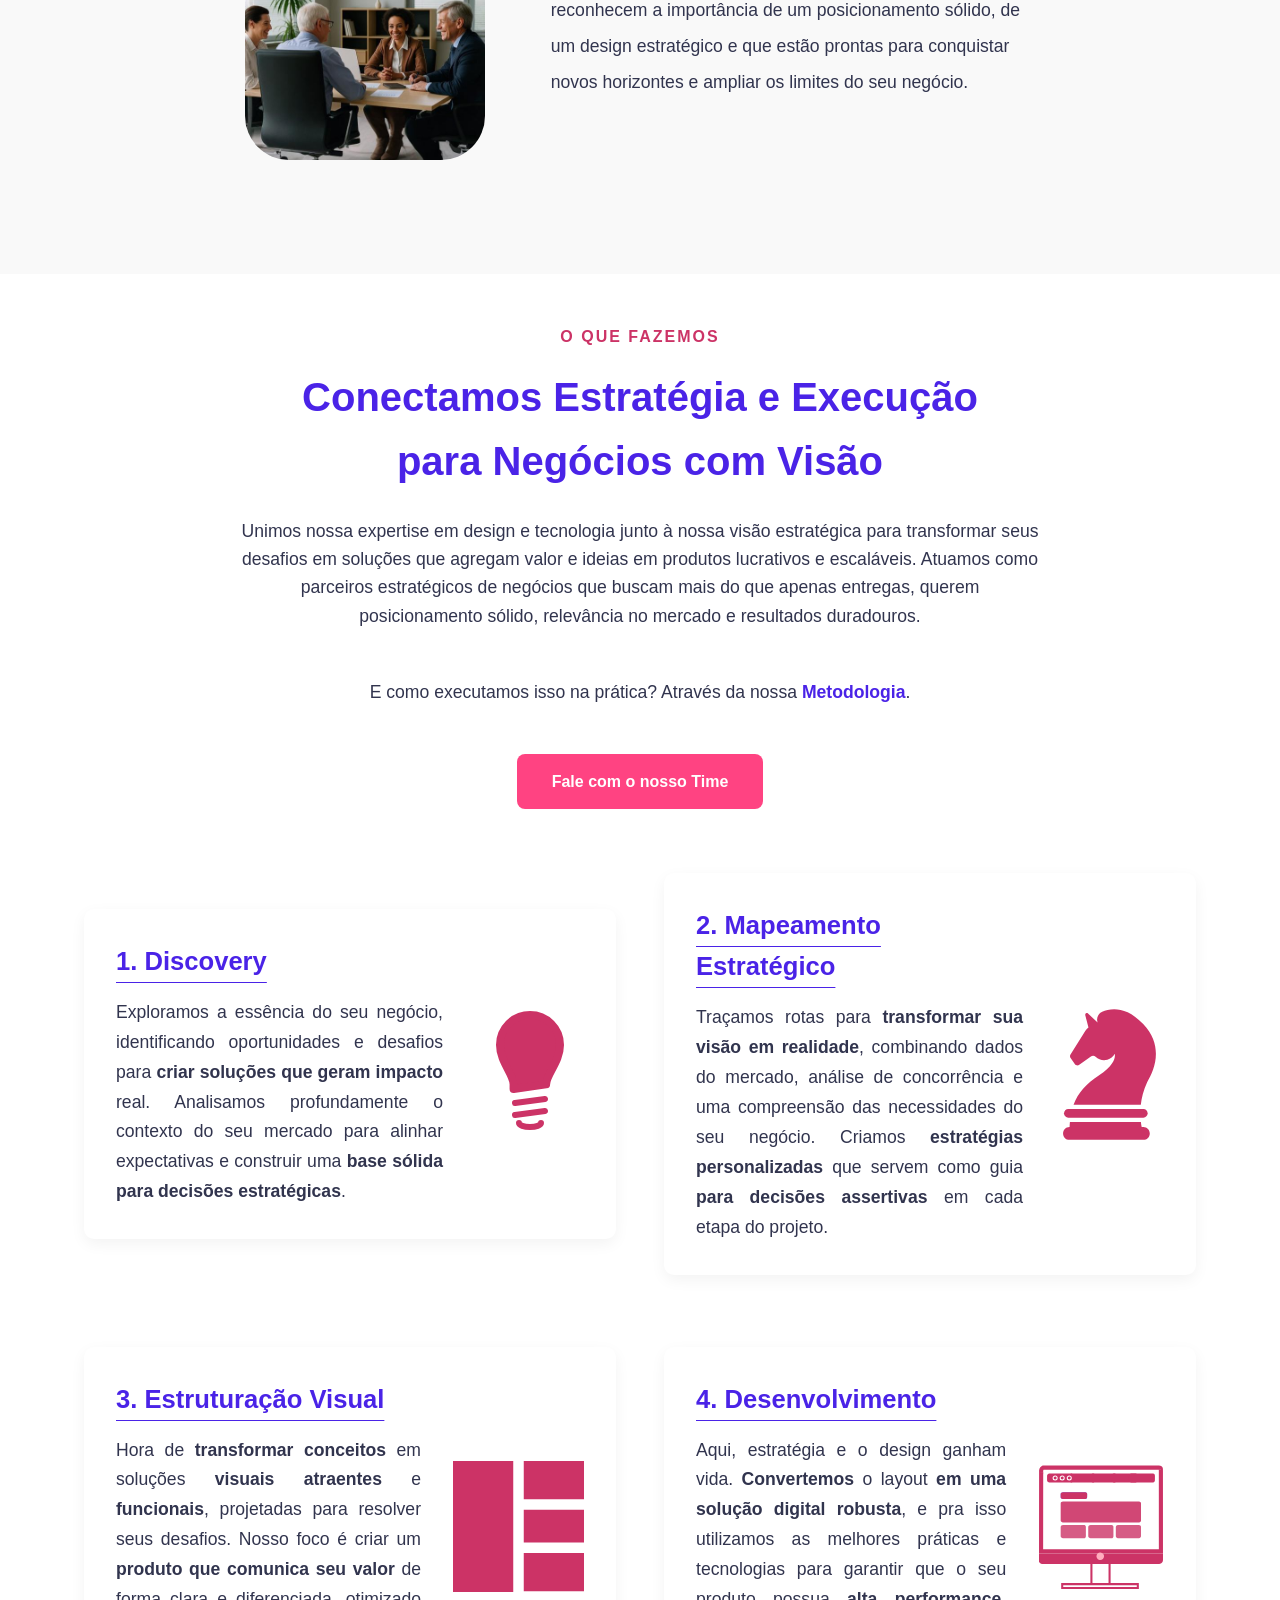
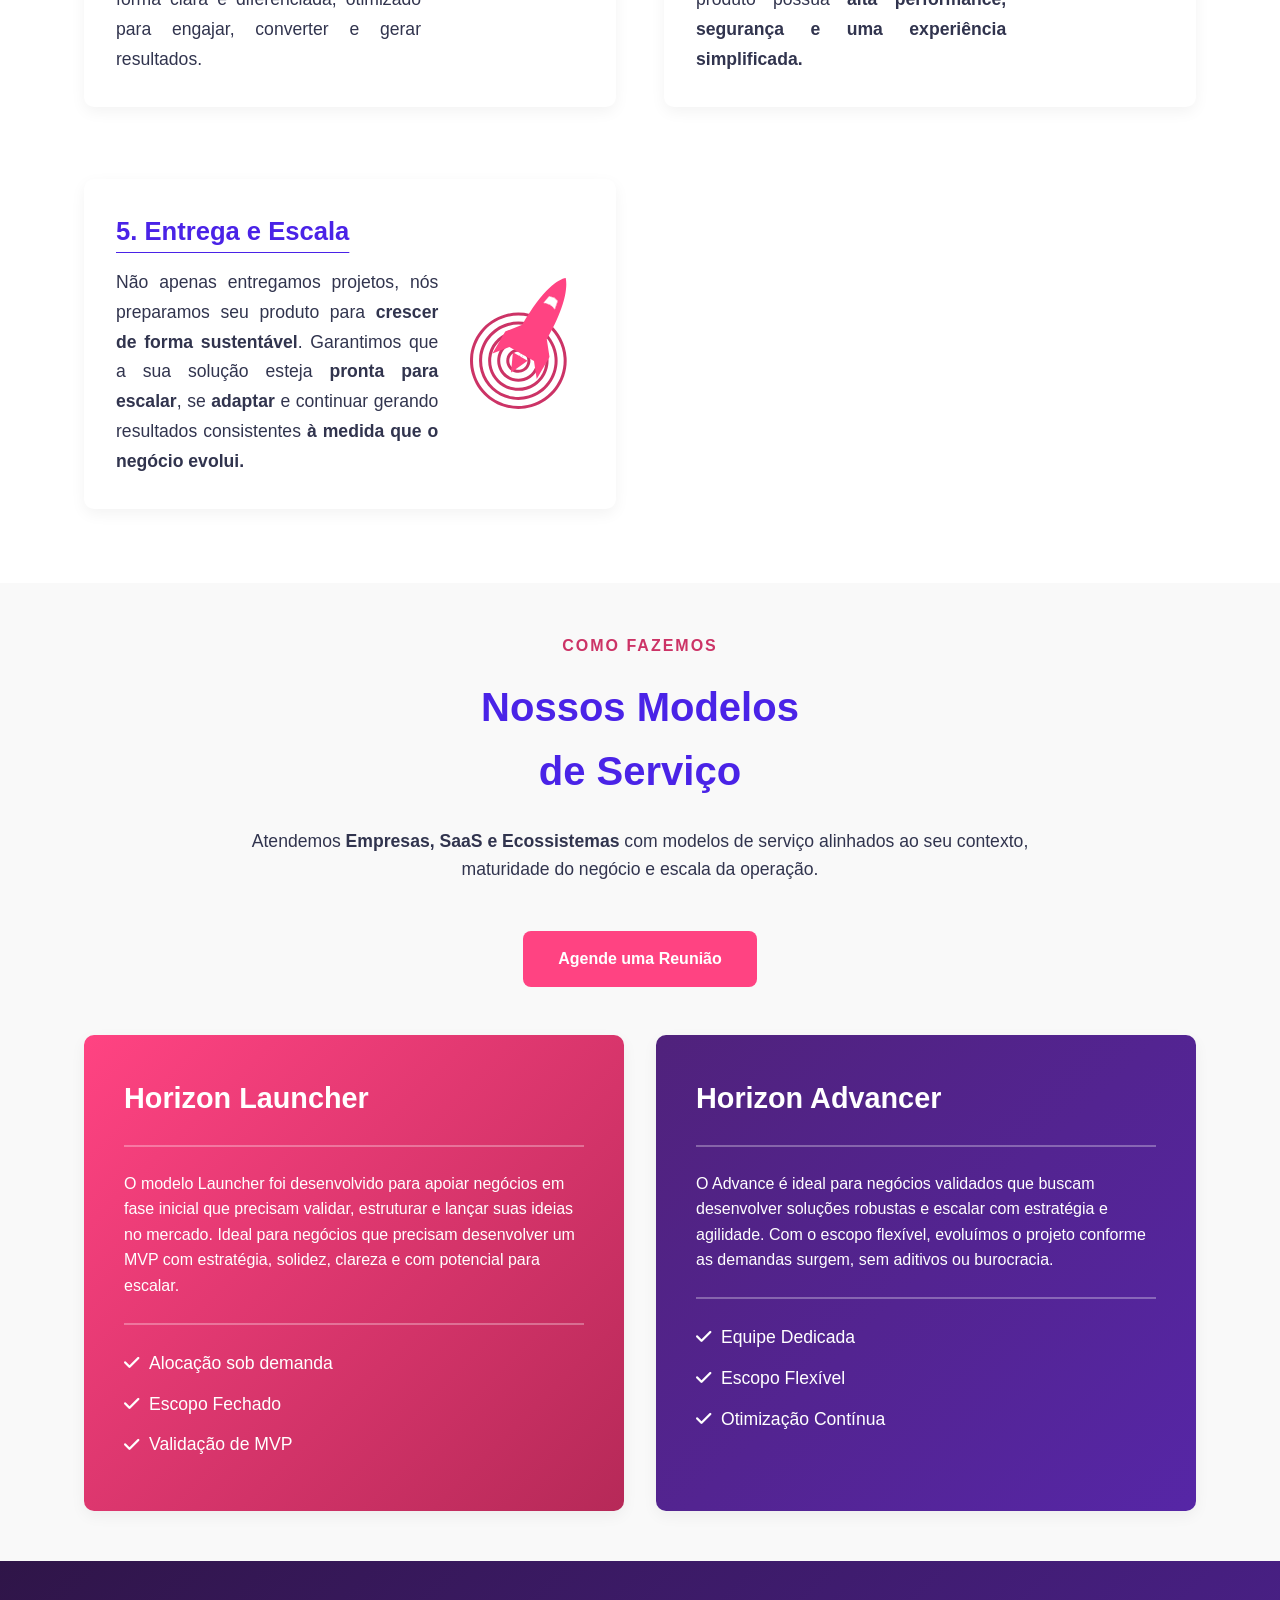
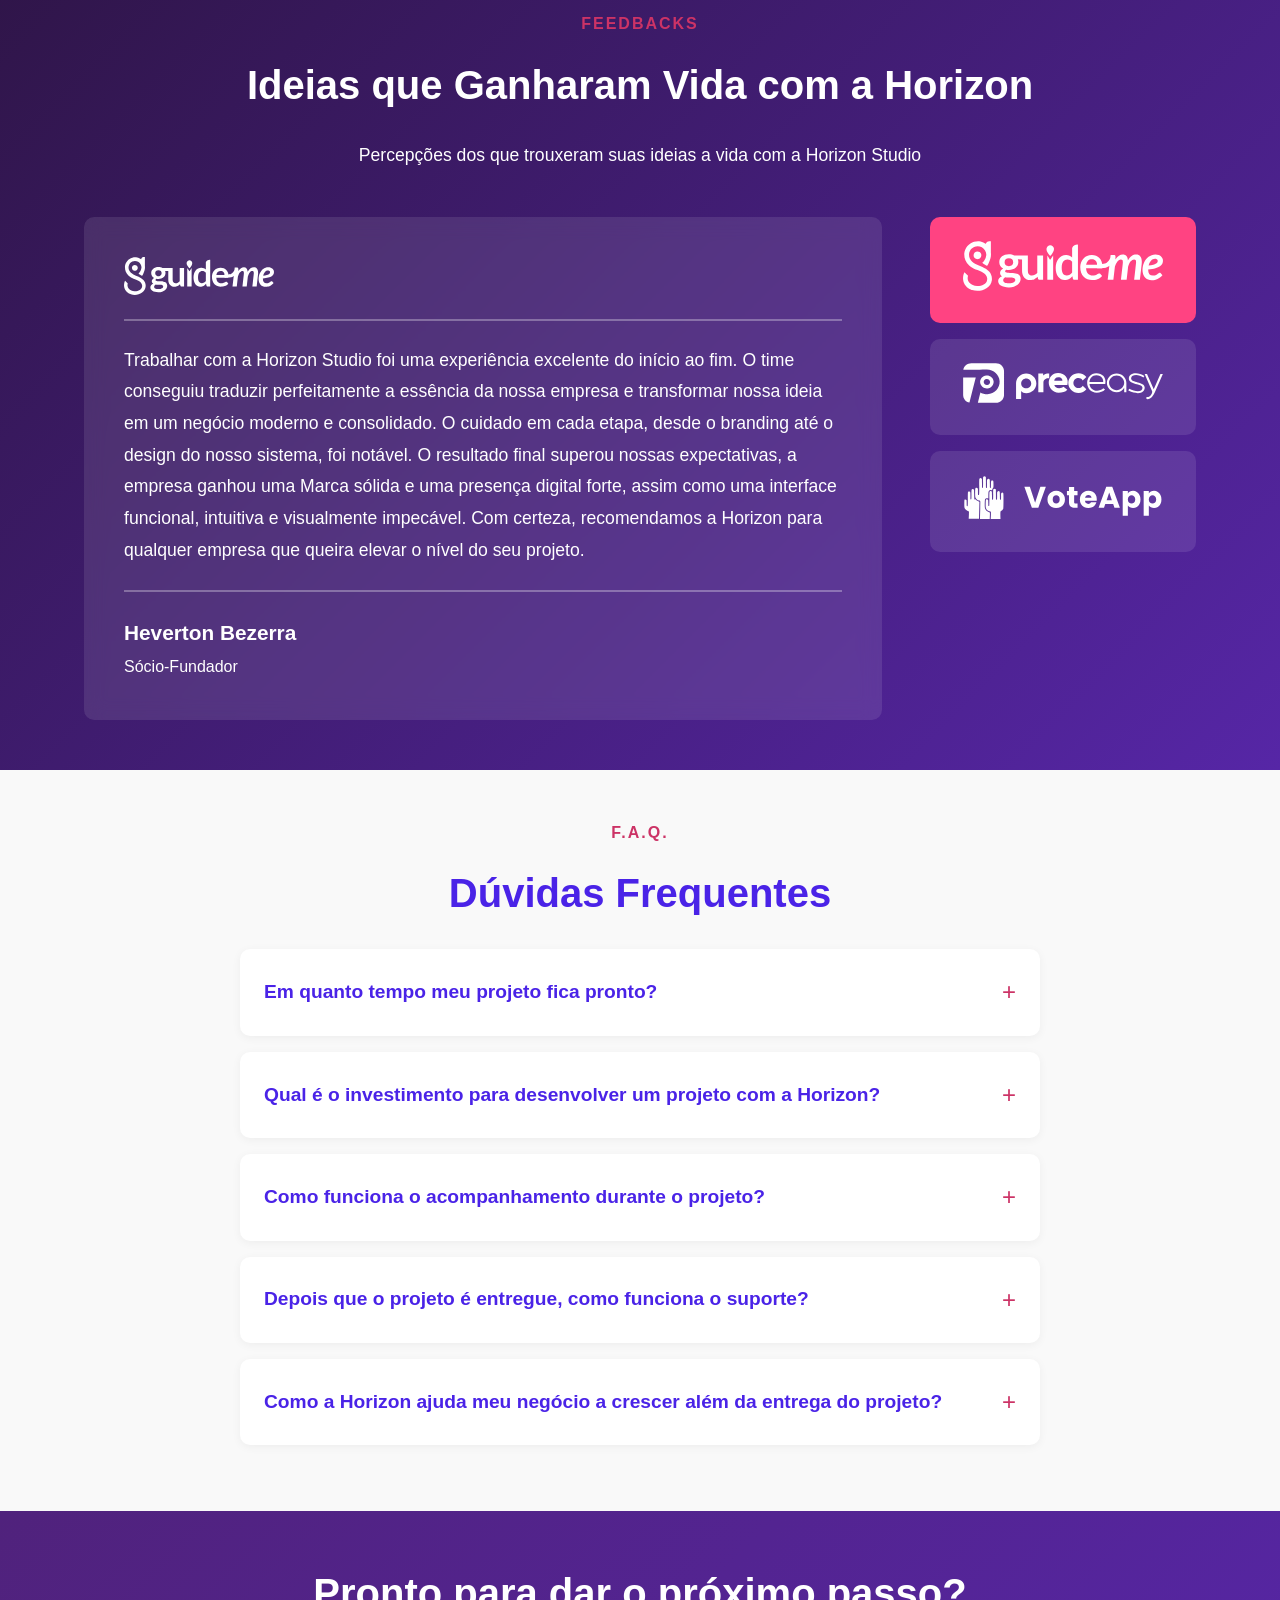
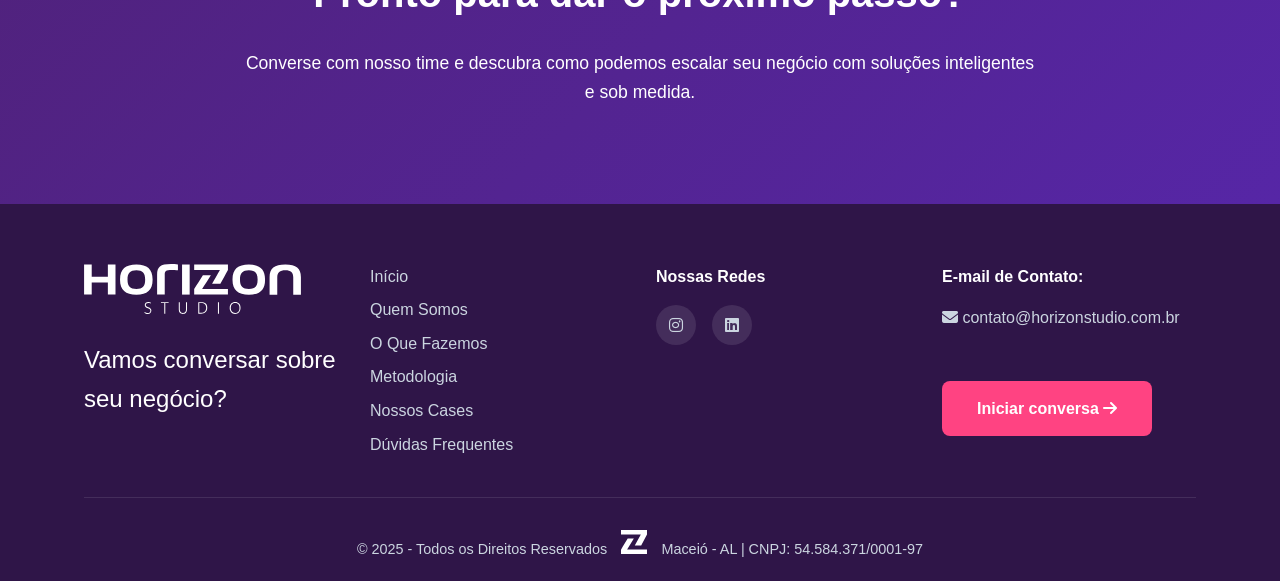
==== commit 17300b60: "ref: mudança no testo do CTA" ====
--- a/index.html
+++ b/index.html
@@ -1,434 +1,434 @@
-<!DOCTYPE html>
-<html lang="pt-BR">
-<head>
-    <meta charset="UTF-8">
-    <meta name="viewport" content="width=device-width, initial-scale=1.0">
-<meta http-equiv="X-UA-Compatible" content="IE=edge">
-    <title>Horizon Studio - Soluções Digitais que Ampliam seu Horizonte</title>
-<meta name="description" content="Criamos soluções digitais robustas que transformam sua visão em resultados. Do branding ao produto digital, entregamos com excelência e foco no crescimento do seu negócio.">
-<meta name="keywords" content="desenvolvimento digital, branding, design estratégico, soluções tecnológicas, MVP, aplicativos, sites, Horizon Studio">
-<meta name="author" content="Horizon Studio">
-<meta name="robots" content="index, follow">
-
-
-<!-- Open Graph (Facebook/LinkedIn) -->
-<meta property="og:title" content="Horizon Studio - Soluções Digitais que Ampliam seu Horizonte">
-<meta property="og:description" content="Transformamos seus desafios em soluções que geram valor. Parceiros estratégicos do seu negócio.">
-<meta property="og:image" content="https://horizonstudio.com.br/assets/images/LOGOTIPO_FUNDO.png">
-<meta property="og:url" content="https://horizonstudio.com.br">
-<meta property="og:type" content="website">
-<meta property="og:site_name" content="Horizon Studio">
-<meta property="og:locale" content="pt_BR">
-<!---->
-<!-- Meta Tags Adicionais -->
-<meta name="theme-color" content="#4A23E7">
-<meta name="msapplication-TileColor" content="#4A23E7">
-<meta name="apple-mobile-web-app-capable" content="yes">
-<meta name="apple-mobile-web-app-status-bar-style" content="default">
-
-<!-- Canonical URL -->
-<link rel="canonical" href="https://horizonstudio.com.br">
-<!-- Favicon e Apple Touch Icons -->
-<link rel="icon" type="image/x-icon" href="/assets/icons/favicon.ico">
-<link rel="icon" type="image/png" sizes="32x32" href="/assets/icons/favicon-32x32.png">
-<link rel="icon" type="image/png" sizes="16x16" href="/assets/icons/favicon-16x16.png">
-<link rel="apple-touch-icon" sizes="180x180" href="/assets/icons/apple-touch-icon.png">
-<link rel="manifest" href="/assets/icons/site.webmanifest">
-
-<!-- Schema.org Structured Data -->
-<script type="application/ld+json">
-{
-  "@context": "https://schema.org",
-  "@type": "Organization",
-  "name": "Horizon Studio",
-  "url": "https://horizonstudio.com.br",
-  "logo": "https://horizonstudio.com.br/assets/images/LOGOTIPO_FUNDO.png",
-  "description": "Criamos soluções digitais robustas que transformam sua visão em resultados e transformamos seus desafios em soluções que geram valor.",
-  "address": {
-    "@type": "PostalAddress",
-    "addressLocality": "Maceió",
-    "addressRegion": "AL",
-    "addressCountry": "BR"
-  },
-  "contactPoint": {
-    "@type": "ContactPoint",
-    "telephone": "+55-81-98998-7553",
-    "contactType": "customer service",
-    "email": "contato@horizonstudio.com.br",
-    "availableLanguage": "Portuguese"
-  },
-  "sameAs": [
-    "https://www.instagram.com/horizon.studio.co/",
-    "https://www.linkedin.com/company/horizon-studio-ltda",
-  ]
-}
-</script>
-<!---->
-
-    <link rel="stylesheet" href="/css/style.css">
-    <link rel="stylesheet" href="https://cdnjs.cloudflare.com/ajax/libs/font-awesome/6.4.0/css/all.min.css">
-    <link rel="apple-touch-icon" sizes="180x180" href="/assets/icons/apple-touch-icon.png">
-<link rel="icon" type="image/png" sizes="32x32" href="/assets/icons/favicon-32x32.png">
-<link rel="icon" type="image/png" sizes="16x16" href="/assets/icons/favicon-16x16.png">
-<link rel="manifest" href="/assets/icons/site.webmanifest">
-</head>
-<body>
-    <!-- NAVBAR -->
-    <header>
-        <nav class="navbar" >
-            <div class="nav-container">
-                <div class="logo">
-                    <img src="/assets/images/horizon-logo.svg" alt="logo horizon studio" srcset="">
-                </div>
-                <ul class="nav-menu">
-                    <li><a href="#quem-somos">Quem Somos</a></li>
-                    <li><a href="#o-que-fazemos">Metodologia</a></li>
-                    <li><a href="#como-fazemos">Como Fazemos</a></li>
-                    <li><a href="#feedbacks">Cases</a></li>
-                    <li><a href="#duvidas">Dúvidas</a></li>
-                    <li><a href="#agendar" class="cta-button">Entre em contato</a></li>
-                </ul>
-                <div class="hamburger">
-                    <span></span>
-                    <span></span>
-                    <span></span>
-                </div>
-            </div>
-        </nav>
-    </header>
-
-    <!-- HERO SECTION -->
-    <section class="hero" id="inicio">
-        <div class="hero-content">
-            <div class="hero-text-top">
-                <h1>Criamos Soluções que ampliam seu Horizonte.</h1>
-            </div>
-            <div class="hero-center-space"></div>
-            <div class="hero-text-bottom">
-                <p>Na Horizon, traduzimos sua visão em resultados e transformamos seus desafios em soluções que geram valor.</p>
-            </div>
-        </div>
-    </section>
-
-    <!-- QUEM SOMOS -->
-    <section id="quem-somos" class="section quem-somos">
-        <div class="container">
-            <h5 class="section-subtitle">Quem somos</h5>
-            <h2 class="section-title">Parceiros Estratégicos </br>do seu negócio</h2>
-            <div class="container-quem-somos"></div>
-            <div class="content-grid">
-                <div class="text-block">
-                    <p>Somos a <strong>Horizon Studio</strong>! Criamos soluções digitais robustas, que não apenas expressam o valor da sua marca, mas também resolvem os seus problemas de forma eficaz com clareza, propósito e inovação. Do branding ao produto digital, entregamos com excelência e focamos no que realmente importa: Crescimento, relevância e conexão com o público certo para o seu negócio.</p>
-                </div>
-                <div class="image-block">
-                    <div class="placeholder-image">
-                        <!-- <i class="fas fa-rocket"></i> -->
-                         <img src="/assets/images/partner-1-rep.png" alt="partner-1-rep" srcset="">
-                    </div>
-                </div>
-            </div>
-            
-            <div class="content-grid reverse">
-                <div class="text-block">
-                    <p>Trabalhamos em estreita colaboração com empresas que reconhecem a importância de um posicionamento sólido, de um design estratégico e que estão prontas para conquistar novos horizontes e ampliar os limites do seu negócio.</p>
-                </div>
-                <div class="image-block">
-                    <div class="placeholder-image">
-                        <!-- <i class="fas fa-rocket"></i> -->
-                         <img src="/assets/images/partner-2-rep.jpg" alt="partner-2-rep" srcset="">
-                    </div>
-                </div>
-            </div>
-        </div>
-    </section>
-
-    <!-- O QUE FAZEMOS -->
-    <section id="o-que-fazemos" class="section o-que-fazemos">
-        <div class="container">
-            <h5 class="section-subtitle">O que fazemos</h5>
-            <h2 class="section-title">Conectamos Estratégia e Execução<br> para Negócios com Visão</h2>
-            <p class="section-intro">Unimos nossa expertise em design e tecnologia junto à nossa visão estratégica para transformar seus desafios em soluções que agregam valor e ideias em produtos lucrativos e escaláveis. Atuamos como parceiros estratégicos de negócios que buscam mais do que apenas entregas, querem posicionamento sólido, relevância no mercado e resultados duradouros.</p>
-            <p class="section-intro">E como executamos isso na prática? Através da nossa <smetod>Metodologia</smetod>.</p>
-            
-            <a href="#agendar" class="btn-primary">Fale com um de nossos Especialistas</a>
-            
-            <div class="cards-grid">
-                <div class="card">
-                    <div class="card-content">
-                        <h3>1. Discovery</h3>
-                        <p>Exploramos a essência do seu negócio, identificando oportunidades e desafios para <strong>criar soluções que geram impacto</strong> real. Analisamos profundamente o contexto do seu mercado para alinhar expectativas e construir uma <strong>base sólida para decisões estratégicas</strong>.</p>
-                    </div>
-                    <div class="card-image">
-                        <div class="placeholder-image smalliv">
-                            <img src="/assets/images/light.svg"><img>
-                        </div>
-                    </div>
-                </div>
-                
-                <div class="card">
-                    <div class="card-content">
-                        <h3>2. Mapeamento Estratégico</h3>
-                        <p>Traçamos rotas para <strong>transformar sua visão em realidade</strong>, combinando dados do mercado, análise de concorrência e uma compreensão  das necessidades do seu negócio. Criamos <strong>estratégias personalizadas</strong> que servem como guia <strong>para decisões assertivas</strong> em cada etapa do projeto.</p>
-                    </div>
-                    <div class="card-image">
-                        <div class="placeholder-image smalliv">
-                            <img src="/assets/images/chess-horse.svg"><img>
-                        </div>
-                    </div>
-                </div>
-                
-                <div class="card">
-                    <div class="card-content">
-                        <h3>3. Estruturação Visual</h3>
-                        <p>Hora de <strong>transformar conceitos</strong> em soluções <strong>visuais atraentes</strong> e <strong>funcionais</strong>, projetadas para resolver seus desafios. Nosso foco é criar um <strong>produto que comunica seu valor</strong> de forma clara e diferenciada, otimizado para engajar, converter e gerar resultados.</p>
-                    </div>
-                    <div class="card-image">
-                        <div class="placeholder-image smalliv">
-                            <img src="/assets/images/layout.svg"><img>
-                        </div>
-                    </div>
-                </div>
-                
-                <div class="card">
-                    <div class="card-content">
-                        <h3>4. Desenvolvimento</h3>
-                        <p>Aqui, estratégia e o design ganham vida. <strong>Convertemos</strong> o layout <strong>em uma solução digital robusta</strong>, e pra isso utilizamos as melhores práticas e tecnologias para garantir que o seu produto possua <strong>alta performance, segurança e uma experiência simplificada.</strong></p>
-                    </div>
-                    <div class="card-image">
-                        <div class="placeholder-image smalliv">
-                            <img src="/assets/images/dev.svg"><img>
-                        </div>
-                    </div>
-                </div>
-                
-                <div class="card">
-                    <div class="card-content">
-                        <h3>5. Entrega e Escala</h3>
-                        <p>Não apenas entregamos projetos, nós preparamos seu produto para <strong>crescer de forma sustentável</strong>. Garantimos que a sua solução esteja <strong>pronta para escalar</strong>, se <strong>adaptar</strong> e continuar gerando resultados consistentes <strong>à medida que o negócio evolui.</strong></p>
-                    </div>
-                    <div class="card-image">
-                        <div class="placeholder-image smalliv">
-                            <img src="/assets/images/target-scale.svg"><img>
-                        </div>
-                    </div>
-                </div>
-            </div>
-        </div>
-    </section>
-
-    <!-- COMO FAZEMOS -->
-    <section id="como-fazemos" class="section como-fazemos">
-        <div class="container">
-            <h5 class="section-subtitle">Como fazemos</h5>
-            <h2 class="section-title">Nossos Modelos</br> de Serviço</h2>
-            <p class="section-intro">Atendemos <strong>Empresas, SaaS e Ecossistemas</strong> com modelos de serviço alinhados ao seu contexto, maturidade do negócio e escala da operação.</p>
-            
-            <div class="link-como-fazemos">
-                <a href="#agendar" class="btn-primary">Agende uma Reunião</a>
-            </div>
-            
-            <div class="servicos-grid">
-                <div class="servico-card pink-gradient">
-                    <h3>Horizon Launcher</h3>
-                    <div class="divider"></div>
-                    <p>O modelo Launcher foi desenvolvido para apoiar negócios em fase inicial que precisam validar, estruturar e lançar suas ideias no mercado. Ideal para negócios que precisam desenvolver um MVP com estratégia, solidez, clareza e com potencial para escalar.</p>
-                    <div class="divider"></div>
-                    <ul class="servico-features">
-                        <li><i class="fas fa-check"></i> Alocação sob demanda</li>
-                        <li><i class="fas fa-check"></i> Escopo Fechado</li>
-                        <li><i class="fas fa-check"></i> Validação de MVP</li>
-                    </ul>
-                </div>
-                
-                <div class="servico-card purple-gradient">
-                    <h3>Horizon Advancer</h3>
-                    <div class="divider"></div>
-                    <p>O Advance é ideal para negócios validados que buscam desenvolver soluções robustas e escalar com estratégia e agilidade. Com o escopo flexível, evoluímos o projeto conforme as demandas surgem, sem aditivos ou burocracia.</p>
-                    <div class="divider"></div>
-                    <ul class="servico-features">
-                        <li><i class="fas fa-check"></i> Equipe Dedicada</li>
-                        <li><i class="fas fa-check"></i> Escopo Flexível</li>
-                        <li><i class="fas fa-check"></i> Otimização Contínua</li>
-                    </ul>
-                </div>
-            </div>
-        </div>
-    </section>
-
-    <!-- FEEDBACKS -->
-    <section id="feedbacks" class="section feedbacks">
-        <div class="container">
-            <h5 class="section-subtitle" style="color: #cc3366;">Feedbacks</h5>
-            <h2 class="section-title">Ideias que Ganharam Vida com a Horizon</h2>
-            <p class="section-intro" style="color: white !important;">Percepções dos que trouxeram suas ideias a vida com a Horizon Studio</p>
-            
-            <div class="feedback-container">
-                <div class="feedback-content">
-                    <div class="client-logo"></div>
-                    <div class="divider"></div>
-                    <div class="feedback-text">
-                        <p></p>
-                    </div>
-                    <div class="divider"></div>
-                    <div class="client-info">
-                        <!-- <div class="client-photo">
-                            <div class="placeholder-image small round">
-                                <i class="fas fa-user"></i>
-                            </div>
-                        </div> -->
-                        <div class="client-details">
-                            <h4></h4>
-                            <p></p>
-                        </div>
-                    </div>
-                </div>
-                
-                <div class="feedback-options">
-                    <div class="option active" data-feedback="1">
-                        <span></span>
-                    </div>
-                    <div class="option" data-feedback="2">
-                        <span></span>
-                    </div>
-                    <div class="option" data-feedback="3">
-                        <span></span>
-                    </div>
-                </div>
-            </div>
-        </div>
-    </section>
-
-    <!-- FAQ -->
-    <section id="duvidas" class="section faq">
-        <div class="container">
-            <h5 class="section-subtitle" style="color: #cc3366;">F.A.Q.</h5>
-            <h2 class="section-title">Dúvidas Frequentes</h2>
-            
-            <div class="faq-list">
-                <div class="faq-item">
-                    <div class="faq-question">
-                        <h4>Em quanto tempo meu projeto fica pronto?</h4>
-                        <span class="faq-toggle">+</span>
-                    </div>
-                    <div class="faq-answer">
-                        <p>Cada projeto possui sua própria complexidade. Por isso, avaliamos individualmente para determinar o prazo ideal. De forma geral, soluções mais simples são entregues, em média, em até 3 meses, enquanto projetos mais robustos demandam de 5 a 6 meses.</p>
-                    </div>
-                </div>
-                
-                <div class="faq-item">
-                    <div class="faq-question">
-                        <h4>Qual é o investimento para desenvolver um projeto com a Horizon?</h4>
-                        <span class="faq-toggle">+</span>
-                    </div>
-                    <div class="faq-answer">
-                        <p>Por cada projeto ter suas particularidades e níveis de complexidade, nossos orçamentos são sempre personalizados. Por isso, fale com nosso time para entender qual a melhor solução para sua necessidade.</p>
-                    </div>
-                </div>
-                
-                <div class="faq-item">
-                    <div class="faq-question">
-                        <h4>Como funciona o acompanhamento durante o projeto?</h4>
-                        <span class="faq-toggle">+</span>
-                    </div>
-                    <div class="faq-answer">
-                        <p>Nosso processo de acompanhamento é totalmente transparente. Realizamos reuniões periódicas (semanais ou quinzenais) para alinhamentos, atualizações e apresentação dos avanços do projeto. Mantemos uma comunicação ativa e constante, sempre atentos à sua experiência, satisfação e eventuais dúvidas.</p>
-                        <br>
-                        <p>Dessa forma, garantimos que você esteja plenamente envolvido no processo, com total visibilidade sobre o status do projeto, evitando surpresas e assegurando que o resultado final esteja alinhado às suas expectativas e objetivos.</p>
-                    </div>
-                </div>
-                
-                <div class="faq-item">
-                    <div class="faq-question">
-                        <h4>Depois que o projeto é entregue, como funciona o suporte?</h4>
-                        <span class="faq-toggle">+</span>
-                    </div>
-                    <div class="faq-answer">
-                        <p>Após a entrega, seguimos te acompanhando de perto para garantir que a solução opere com alta performance, segurança e gerando resultados. Prezamos por uma experiência de suporte que seja ágil, prática e eficiente.</p>
-                        <br>
-                        <p>Nosso modelo de suporte possui um prazo mínimo de 3 meses, podendo ser estendido conforme as necessidades do projeto e acordo contratual.</p>
-                    </div>
-                </div>
-                
-                <div class="faq-item">
-                    <div class="faq-question">
-                        <h4>Como a Horizon ajuda meu negócio a crescer além da entrega do projeto?</h4>
-                        <span class="faq-toggle">+</span>
-                    </div>
-                    <div class="faq-answer">
-                        <p>Na Horizon, nosso compromisso vai muito além da entrega. Mais do que desenvolver, estamos ao seu lado para impulsionar seu crescimento e garantir que sua solução permaneça eficiente — e que seu negócio siga relevante e competitivo no mercado.</p>
-                    </div>
-                </div>
-            </div>
-        </div>
-    </section>
-
-
-    <section id="agendar" class="section como-fazemos agendar">
-        <div class="container">
-            <h2 class="section-title" style="color: white !important;">Pronto para dar o próximo passo?</h2>
-            <p class="section-intro" style="color: white !important;">Converse com nosso time e descubra como podemos escalar seu negócio com soluções inteligentes e sob medida.</p>
-            
-            <div style="width:100%;height:100%;overflow:scroll" id="my-cal-inline-levantamento"></div>
-        </div>
-    </section>
-
-    
-
-    <!-- FOOTER -->
-    <footer id="contato">
-        <div class="container">
-            <div class="footer-content">
-                <div class="footer-section">
-                    <div class="logo-footer">
-                        <img src="/assets/images/horizon-logo.svg" alt="logo horizon studio" srcset="">
-                    </div>
-                    <p style="margin-top: 20px; font-size: 24px;">Vamos conversar sobre <br> seu negócio?</p>
-                </div>
-                
-                <div class="footer-section">
-                    <ul>
-                        <li><a href="#inicio">Início</a></li>
-                        <li><a href="#quem-somos">Quem Somos</a></li>
-                        <li><a href="#o-que-fazemos">O Que Fazemos</a></li>
-                        <li><a href="#como-fazemos">Metodologia</a></li>
-                        <li><a href="#feedbacks">Nossos Cases</a></li>
-                        <li><a href="#duvidas">Dúvidas Frequentes</a></li>
-                    </ul>
-                </div>
-                
-                <div class="footer-section">
-                    <h4>Nossas Redes</h4>
-                    <div class="social-links">
-                        <a target="_blank" href="https://www.instagram.com/horizon.studio.co/"><i class="fab fa-instagram"></i></a>
-                        <a target="_blank" href="https://www.linkedin.com/company/horizon-studio-ltda?original_referer=landing-page"><i class="fab fa-linkedin"></i></a>
-                    </div>
-                </div>
-                
-                <div class="footer-section">
-                    <h4>E-mail de Contato:</h4>
-                    <p style="margin-bottom: 50px;"><a target="_blank" href="mailto:contato@horizonstudio.com.br"><i class="fas fa-envelope"></i> contato@horizonstudio.com.br</a></p>
-                    <a target="_blank" href="https://wa.me/558189987553?text=Olá! Gostaria de saber como a Horizon pode ajudar meu negócio." class="btn-primary" style="color: white;">Iniciar conversa <i class="fa-solid fa-arrow-right"></i></a>
-                </div>
-            </div>
-            
-            <div class="footer-bottom">
-                <p>&copy; 2025 - Todos os Direitos Reservados <img src="/assets/images/horizon-simbol.svg" style="height: 24px; margin: 0 10px;"> Maceió - AL | CNPJ: 54.584.371/0001-97</p>
-            </div>
-        </div>
-    </footer>
-
-    <script src="/js/script.js"></script>
-    <script type="text/javascript">
-  (function (C, A, L) { let p = function (a, ar) { a.q.push(ar); }; let d = C.document; C.Cal = C.Cal || function () { let cal = C.Cal; let ar = arguments; if (!cal.loaded) { cal.ns = {}; cal.q = cal.q || []; d.head.appendChild(d.createElement("script")).src = A; cal.loaded = true; } if (ar[0] === L) { const api = function () { p(api, arguments); }; const namespace = ar[1]; api.q = api.q || []; if(typeof namespace === "string"){cal.ns[namespace] = cal.ns[namespace] || api;p(cal.ns[namespace], ar);p(cal, ["initNamespace", namespace]);} else p(cal, ar); return;} p(cal, ar); }; })(window, "https://app.cal.com/embed/embed.js", "init");
-Cal("init", "levantamento", {origin:"https://app.cal.com"});
-
-  Cal.ns.levantamento("inline", {
-    elementOrSelector:"#my-cal-inline-levantamento",
-    config: {"layout":"month_view"},
-    calLink: "horizon-studio/levantamento",
-  });
-
-  Cal.ns.levantamento("ui", {"cssVarsPerTheme":{"light":{"cal-brand":"#6606E6"},"dark":{"cal-brand":"#7107FF"}},"hideEventTypeDetails":false,"layout":"month_view"});
-  </script>
-</body>
+<!DOCTYPE html>
+<html lang="pt-BR">
+<head>
+    <meta charset="UTF-8">
+    <meta name="viewport" content="width=device-width, initial-scale=1.0">
+<meta http-equiv="X-UA-Compatible" content="IE=edge">
+    <title>Horizon Studio - Soluções Digitais que Ampliam seu Horizonte</title>
+<meta name="description" content="Criamos soluções digitais robustas que transformam sua visão em resultados. Do branding ao produto digital, entregamos com excelência e foco no crescimento do seu negócio.">
+<meta name="keywords" content="desenvolvimento digital, branding, design estratégico, soluções tecnológicas, MVP, aplicativos, sites, Horizon Studio">
+<meta name="author" content="Horizon Studio">
+<meta name="robots" content="index, follow">
+
+
+<!-- Open Graph (Facebook/LinkedIn) -->
+<meta property="og:title" content="Horizon Studio - Soluções Digitais que Ampliam seu Horizonte">
+<meta property="og:description" content="Parceiros estratégicos do seu negócio. Transformamos seus desafios em soluções que geram valor.">
+<meta property="og:image" content="https://horizonstudio.com.br/assets/images/LOGOTIPO_FUNDO.png">
+<meta property="og:url" content="https://horizonstudio.com.br">
+<meta property="og:type" content="website">
+<meta property="og:site_name" content="Horizon Studio">
+<meta property="og:locale" content="pt_BR">
+<!---->
+<!-- Meta Tags Adicionais -->
+<meta name="theme-color" content="#4A23E7">
+<meta name="msapplication-TileColor" content="#4A23E7">
+<meta name="apple-mobile-web-app-capable" content="yes">
+<meta name="apple-mobile-web-app-status-bar-style" content="default">
+
+<!-- Canonical URL -->
+<link rel="canonical" href="https://horizonstudio.com.br">
+<!-- Favicon e Apple Touch Icons -->
+<link rel="icon" type="image/x-icon" href="/assets/icons/favicon.ico">
+<link rel="icon" type="image/png" sizes="32x32" href="/assets/icons/favicon-32x32.png">
+<link rel="icon" type="image/png" sizes="16x16" href="/assets/icons/favicon-16x16.png">
+<link rel="apple-touch-icon" sizes="180x180" href="/assets/icons/apple-touch-icon.png">
+<link rel="manifest" href="/assets/icons/site.webmanifest">
+
+<!-- Schema.org Structured Data -->
+<script type="application/ld+json">
+{
+  "@context": "https://schema.org",
+  "@type": "Organization",
+  "name": "Horizon Studio",
+  "url": "https://horizonstudio.com.br",
+  "logo": "https://horizonstudio.com.br/assets/images/LOGOTIPO_FUNDO.png",
+  "description": "Criamos soluções digitais robustas que transformam sua visão em resultados e transformamos seus desafios em soluções que geram valor.",
+  "address": {
+    "@type": "PostalAddress",
+    "addressLocality": "Maceió",
+    "addressRegion": "AL",
+    "addressCountry": "BR"
+  },
+  "contactPoint": {
+    "@type": "ContactPoint",
+    "telephone": "+55-81-98998-7553",
+    "contactType": "customer service",
+    "email": "contato@horizonstudio.com.br",
+    "availableLanguage": "Portuguese"
+  },
+  "sameAs": [
+    "https://www.instagram.com/horizon.studio.co/",
+    "https://www.linkedin.com/company/horizon-studio-ltda",
+  ]
+}
+</script>
+<!---->
+
+    <link rel="stylesheet" href="/css/style.css">
+    <link rel="stylesheet" href="https://cdnjs.cloudflare.com/ajax/libs/font-awesome/6.4.0/css/all.min.css">
+    <link rel="apple-touch-icon" sizes="180x180" href="/assets/icons/apple-touch-icon.png">
+<link rel="icon" type="image/png" sizes="32x32" href="/assets/icons/favicon-32x32.png">
+<link rel="icon" type="image/png" sizes="16x16" href="/assets/icons/favicon-16x16.png">
+<link rel="manifest" href="/assets/icons/site.webmanifest">
+</head>
+<body>
+    <!-- NAVBAR -->
+    <header>
+        <nav class="navbar" >
+            <div class="nav-container">
+                <div class="logo">
+                    <img src="/assets/images/horizon-logo.svg" alt="logo horizon studio" srcset="">
+                </div>
+                <ul class="nav-menu">
+                    <li><a href="#quem-somos">Quem Somos</a></li>
+                    <li><a href="#o-que-fazemos">Metodologia</a></li>
+                    <li><a href="#como-fazemos">Como Fazemos</a></li>
+                    <li><a href="#feedbacks">Cases</a></li>
+                    <li><a href="#duvidas">Dúvidas</a></li>
+                    <li><a href="#agendar" class="cta-button">Entre em contato</a></li>
+                </ul>
+                <div class="hamburger">
+                    <span></span>
+                    <span></span>
+                    <span></span>
+                </div>
+            </div>
+        </nav>
+    </header>
+
+    <!-- HERO SECTION -->
+    <section class="hero" id="inicio">
+        <div class="hero-content">
+            <div class="hero-text-top">
+                <h1>Criamos Soluções que ampliam seu Horizonte.</h1>
+            </div>
+            <div class="hero-center-space"></div>
+            <div class="hero-text-bottom">
+                <p>Na Horizon, traduzimos sua visão em resultados e transformamos seus desafios em soluções que geram valor.</p>
+            </div>
+        </div>
+    </section>
+
+    <!-- QUEM SOMOS -->
+    <section id="quem-somos" class="section quem-somos">
+        <div class="container">
+            <h5 class="section-subtitle">Quem somos</h5>
+            <h2 class="section-title">Parceiros Estratégicos </br>do seu negócio</h2>
+            <div class="container-quem-somos"></div>
+            <div class="content-grid">
+                <div class="text-block">
+                    <p>Somos a <strong>Horizon Studio</strong>! Criamos soluções digitais robustas, que não apenas expressam o valor da sua marca, mas também resolvem os seus problemas de forma eficaz com clareza, propósito e inovação. Do branding ao produto digital, entregamos com excelência e focamos no que realmente importa: Crescimento, relevância e conexão com o público certo para o seu negócio.</p>
+                </div>
+                <div class="image-block">
+                    <div class="placeholder-image">
+                        <!-- <i class="fas fa-rocket"></i> -->
+                         <img src="/assets/images/partner-1-rep.png" alt="partner-1-rep" srcset="">
+                    </div>
+                </div>
+            </div>
+            
+            <div class="content-grid reverse">
+                <div class="text-block">
+                    <p>Trabalhamos em estreita colaboração com empresas que reconhecem a importância de um posicionamento sólido, de um design estratégico e que estão prontas para conquistar novos horizontes e ampliar os limites do seu negócio.</p>
+                </div>
+                <div class="image-block">
+                    <div class="placeholder-image">
+                        <!-- <i class="fas fa-rocket"></i> -->
+                         <img src="/assets/images/partner-2-rep.jpg" alt="partner-2-rep" srcset="">
+                    </div>
+                </div>
+            </div>
+        </div>
+    </section>
+
+    <!-- O QUE FAZEMOS -->
+    <section id="o-que-fazemos" class="section o-que-fazemos">
+        <div class="container">
+            <h5 class="section-subtitle">O que fazemos</h5>
+            <h2 class="section-title">Conectamos Estratégia e Execução<br> para Negócios com Visão</h2>
+            <p class="section-intro">Unimos nossa expertise em design e tecnologia junto à nossa visão estratégica para transformar seus desafios em soluções que agregam valor e ideias em produtos lucrativos e escaláveis. Atuamos como parceiros estratégicos de negócios que buscam mais do que apenas entregas, querem posicionamento sólido, relevância no mercado e resultados duradouros.</p>
+            <p class="section-intro">E como executamos isso na prática? Através da nossa <smetod>Metodologia</smetod>.</p>
+            
+            <a href="#agendar" class="btn-primary">Fale com o nosso Time</a>
+            
+            <div class="cards-grid">
+                <div class="card">
+                    <div class="card-content">
+                        <h3>1. Discovery</h3>
+                        <p>Exploramos a essência do seu negócio, identificando oportunidades e desafios para <strong>criar soluções que geram impacto</strong> real. Analisamos profundamente o contexto do seu mercado para alinhar expectativas e construir uma <strong>base sólida para decisões estratégicas</strong>.</p>
+                    </div>
+                    <div class="card-image">
+                        <div class="placeholder-image smalliv">
+                            <img src="/assets/images/light.svg"><img>
+                        </div>
+                    </div>
+                </div>
+                
+                <div class="card">
+                    <div class="card-content">
+                        <h3>2. Mapeamento Estratégico</h3>
+                        <p>Traçamos rotas para <strong>transformar sua visão em realidade</strong>, combinando dados do mercado, análise de concorrência e uma compreensão  das necessidades do seu negócio. Criamos <strong>estratégias personalizadas</strong> que servem como guia <strong>para decisões assertivas</strong> em cada etapa do projeto.</p>
+                    </div>
+                    <div class="card-image">
+                        <div class="placeholder-image smalliv">
+                            <img src="/assets/images/chess-horse.svg"><img>
+                        </div>
+                    </div>
+                </div>
+                
+                <div class="card">
+                    <div class="card-content">
+                        <h3>3. Estruturação Visual</h3>
+                        <p>Hora de <strong>transformar conceitos</strong> em soluções <strong>visuais atraentes</strong> e <strong>funcionais</strong>, projetadas para resolver seus desafios. Nosso foco é criar um <strong>produto que comunica seu valor</strong> de forma clara e diferenciada, otimizado para engajar, converter e gerar resultados.</p>
+                    </div>
+                    <div class="card-image">
+                        <div class="placeholder-image smalliv">
+                            <img src="/assets/images/layout.svg"><img>
+                        </div>
+                    </div>
+                </div>
+                
+                <div class="card">
+                    <div class="card-content">
+                        <h3>4. Desenvolvimento</h3>
+                        <p>Aqui, estratégia e o design ganham vida. <strong>Convertemos</strong> o layout <strong>em uma solução digital robusta</strong>, e pra isso utilizamos as melhores práticas e tecnologias para garantir que o seu produto possua <strong>alta performance, segurança e uma experiência simplificada.</strong></p>
+                    </div>
+                    <div class="card-image">
+                        <div class="placeholder-image smalliv">
+                            <img src="/assets/images/dev.svg"><img>
+                        </div>
+                    </div>
+                </div>
+                
+                <div class="card">
+                    <div class="card-content">
+                        <h3>5. Entrega e Escala</h3>
+                        <p>Não apenas entregamos projetos, nós preparamos seu produto para <strong>crescer de forma sustentável</strong>. Garantimos que a sua solução esteja <strong>pronta para escalar</strong>, se <strong>adaptar</strong> e continuar gerando resultados consistentes <strong>à medida que o negócio evolui.</strong></p>
+                    </div>
+                    <div class="card-image">
+                        <div class="placeholder-image smalliv">
+                            <img src="/assets/images/target-scale.svg"><img>
+                        </div>
+                    </div>
+                </div>
+            </div>
+        </div>
+    </section>
+
+    <!-- COMO FAZEMOS -->
+    <section id="como-fazemos" class="section como-fazemos">
+        <div class="container">
+            <h5 class="section-subtitle">Como fazemos</h5>
+            <h2 class="section-title">Nossos Modelos</br> de Serviço</h2>
+            <p class="section-intro">Atendemos <strong>Empresas, SaaS e Ecossistemas</strong> com modelos de serviço alinhados ao seu contexto, maturidade do negócio e escala da operação.</p>
+            
+            <div class="link-como-fazemos">
+                <a href="#agendar" class="btn-primary">Agende uma Reunião</a>
+            </div>
+            
+            <div class="servicos-grid">
+                <div class="servico-card pink-gradient">
+                    <h3>Horizon Launcher</h3>
+                    <div class="divider"></div>
+                    <p>O modelo Launcher foi desenvolvido para apoiar negócios em fase inicial que precisam validar, estruturar e lançar suas ideias no mercado. Ideal para negócios que precisam desenvolver um MVP com estratégia, solidez, clareza e com potencial para escalar.</p>
+                    <div class="divider"></div>
+                    <ul class="servico-features">
+                        <li><i class="fas fa-check"></i> Alocação sob demanda</li>
+                        <li><i class="fas fa-check"></i> Escopo Fechado</li>
+                        <li><i class="fas fa-check"></i> Validação de MVP</li>
+                    </ul>
+                </div>
+                
+                <div class="servico-card purple-gradient">
+                    <h3>Horizon Advancer</h3>
+                    <div class="divider"></div>
+                    <p>O Advance é ideal para negócios validados que buscam desenvolver soluções robustas e escalar com estratégia e agilidade. Com o escopo flexível, evoluímos o projeto conforme as demandas surgem, sem aditivos ou burocracia.</p>
+                    <div class="divider"></div>
+                    <ul class="servico-features">
+                        <li><i class="fas fa-check"></i> Equipe Dedicada</li>
+                        <li><i class="fas fa-check"></i> Escopo Flexível</li>
+                        <li><i class="fas fa-check"></i> Otimização Contínua</li>
+                    </ul>
+                </div>
+            </div>
+        </div>
+    </section>
+
+    <!-- FEEDBACKS -->
+    <section id="feedbacks" class="section feedbacks">
+        <div class="container">
+            <h5 class="section-subtitle" style="color: #cc3366;">Feedbacks</h5>
+            <h2 class="section-title">Ideias que Ganharam Vida com a Horizon</h2>
+            <p class="section-intro" style="color: white !important;">Percepções dos que trouxeram suas ideias a vida com a Horizon Studio</p>
+            
+            <div class="feedback-container">
+                <div class="feedback-content">
+                    <div class="client-logo"></div>
+                    <div class="divider"></div>
+                    <div class="feedback-text">
+                        <p></p>
+                    </div>
+                    <div class="divider"></div>
+                    <div class="client-info">
+                        <!-- <div class="client-photo">
+                            <div class="placeholder-image small round">
+                                <i class="fas fa-user"></i>
+                            </div>
+                        </div> -->
+                        <div class="client-details">
+                            <h4></h4>
+                            <p></p>
+                        </div>
+                    </div>
+                </div>
+                
+                <div class="feedback-options">
+                    <div class="option active" data-feedback="1">
+                        <span></span>
+                    </div>
+                    <div class="option" data-feedback="2">
+                        <span></span>
+                    </div>
+                    <div class="option" data-feedback="3">
+                        <span></span>
+                    </div>
+                </div>
+            </div>
+        </div>
+    </section>
+
+    <!-- FAQ -->
+    <section id="duvidas" class="section faq">
+        <div class="container">
+            <h5 class="section-subtitle" style="color: #cc3366;">F.A.Q.</h5>
+            <h2 class="section-title">Dúvidas Frequentes</h2>
+            
+            <div class="faq-list">
+                <div class="faq-item">
+                    <div class="faq-question">
+                        <h4>Em quanto tempo meu projeto fica pronto?</h4>
+                        <span class="faq-toggle">+</span>
+                    </div>
+                    <div class="faq-answer">
+                        <p>Cada projeto possui sua própria complexidade. Por isso, avaliamos individualmente para determinar o prazo ideal. De forma geral, soluções mais simples são entregues, em média, em até 3 meses, enquanto projetos mais robustos demandam de 5 a 6 meses.</p>
+                    </div>
+                </div>
+                
+                <div class="faq-item">
+                    <div class="faq-question">
+                        <h4>Qual é o investimento para desenvolver um projeto com a Horizon?</h4>
+                        <span class="faq-toggle">+</span>
+                    </div>
+                    <div class="faq-answer">
+                        <p>Por cada projeto ter suas particularidades e níveis de complexidade, nossos orçamentos são sempre personalizados. Por isso, fale com nosso time para entender qual a melhor solução para sua necessidade.</p>
+                    </div>
+                </div>
+                
+                <div class="faq-item">
+                    <div class="faq-question">
+                        <h4>Como funciona o acompanhamento durante o projeto?</h4>
+                        <span class="faq-toggle">+</span>
+                    </div>
+                    <div class="faq-answer">
+                        <p>Nosso processo de acompanhamento é totalmente transparente. Realizamos reuniões periódicas (semanais ou quinzenais) para alinhamentos, atualizações e apresentação dos avanços do projeto. Mantemos uma comunicação ativa e constante, sempre atentos à sua experiência, satisfação e eventuais dúvidas.</p>
+                        <br>
+                        <p>Dessa forma, garantimos que você esteja plenamente envolvido no processo, com total visibilidade sobre o status do projeto, evitando surpresas e assegurando que o resultado final esteja alinhado às suas expectativas e objetivos.</p>
+                    </div>
+                </div>
+                
+                <div class="faq-item">
+                    <div class="faq-question">
+                        <h4>Depois que o projeto é entregue, como funciona o suporte?</h4>
+                        <span class="faq-toggle">+</span>
+                    </div>
+                    <div class="faq-answer">
+                        <p>Após a entrega, seguimos te acompanhando de perto para garantir que a solução opere com alta performance, segurança e gerando resultados. Prezamos por uma experiência de suporte que seja ágil, prática e eficiente.</p>
+                        <br>
+                        <p>Nosso modelo de suporte possui um prazo mínimo de 3 meses, podendo ser estendido conforme as necessidades do projeto e acordo contratual.</p>
+                    </div>
+                </div>
+                
+                <div class="faq-item">
+                    <div class="faq-question">
+                        <h4>Como a Horizon ajuda meu negócio a crescer além da entrega do projeto?</h4>
+                        <span class="faq-toggle">+</span>
+                    </div>
+                    <div class="faq-answer">
+                        <p>Na Horizon, nosso compromisso vai muito além da entrega. Mais do que desenvolver, estamos ao seu lado para impulsionar seu crescimento e garantir que sua solução permaneça eficiente — e que seu negócio siga relevante e competitivo no mercado.</p>
+                    </div>
+                </div>
+            </div>
+        </div>
+    </section>
+
+
+    <section id="agendar" class="section como-fazemos agendar">
+        <div class="container">
+            <h2 class="section-title" style="color: white !important;">Pronto para dar o próximo passo?</h2>
+            <p class="section-intro" style="color: white !important;">Converse com nosso time e descubra como podemos escalar seu negócio com soluções inteligentes e sob medida.</p>
+            
+            <div style="width:100%;height:100%;overflow:scroll" id="my-cal-inline-levantamento"></div>
+        </div>
+    </section>
+
+    
+
+    <!-- FOOTER -->
+    <footer id="contato">
+        <div class="container">
+            <div class="footer-content">
+                <div class="footer-section">
+                    <div class="logo-footer">
+                        <img src="/assets/images/horizon-logo.svg" alt="logo horizon studio" srcset="">
+                    </div>
+                    <p style="margin-top: 20px; font-size: 24px;">Vamos conversar sobre <br> seu negócio?</p>
+                </div>
+                
+                <div class="footer-section">
+                    <ul>
+                        <li><a href="#inicio">Início</a></li>
+                        <li><a href="#quem-somos">Quem Somos</a></li>
+                        <li><a href="#o-que-fazemos">O Que Fazemos</a></li>
+                        <li><a href="#como-fazemos">Metodologia</a></li>
+                        <li><a href="#feedbacks">Nossos Cases</a></li>
+                        <li><a href="#duvidas">Dúvidas Frequentes</a></li>
+                    </ul>
+                </div>
+                
+                <div class="footer-section">
+                    <h4>Nossas Redes</h4>
+                    <div class="social-links">
+                        <a target="_blank" href="https://www.instagram.com/horizon.studio.co/"><i class="fab fa-instagram"></i></a>
+                        <a target="_blank" href="https://www.linkedin.com/company/horizon-studio-ltda?original_referer=landing-page"><i class="fab fa-linkedin"></i></a>
+                    </div>
+                </div>
+                
+                <div class="footer-section">
+                    <h4>E-mail de Contato:</h4>
+                    <p style="margin-bottom: 50px;"><a target="_blank" href="mailto:contato@horizonstudio.com.br"><i class="fas fa-envelope"></i> contato@horizonstudio.com.br</a></p>
+                    <a target="_blank" href="https://wa.me/558189987553?text=Olá! Gostaria de saber como a Horizon pode ajudar meu negócio." class="btn-primary" style="color: white;">Iniciar conversa <i class="fa-solid fa-arrow-right"></i></a>
+                </div>
+            </div>
+            
+            <div class="footer-bottom">
+                <p>&copy; 2025 - Todos os Direitos Reservados <img src="/assets/images/horizon-simbol.svg" style="height: 24px; margin: 0 10px;"> Maceió - AL | CNPJ: 54.584.371/0001-97</p>
+            </div>
+        </div>
+    </footer>
+
+    <script src="/js/script.js"></script>
+    <script type="text/javascript">
+  (function (C, A, L) { let p = function (a, ar) { a.q.push(ar); }; let d = C.document; C.Cal = C.Cal || function () { let cal = C.Cal; let ar = arguments; if (!cal.loaded) { cal.ns = {}; cal.q = cal.q || []; d.head.appendChild(d.createElement("script")).src = A; cal.loaded = true; } if (ar[0] === L) { const api = function () { p(api, arguments); }; const namespace = ar[1]; api.q = api.q || []; if(typeof namespace === "string"){cal.ns[namespace] = cal.ns[namespace] || api;p(cal.ns[namespace], ar);p(cal, ["initNamespace", namespace]);} else p(cal, ar); return;} p(cal, ar); }; })(window, "https://app.cal.com/embed/embed.js", "init");
+Cal("init", "levantamento", {origin:"https://app.cal.com"});
+
+  Cal.ns.levantamento("inline", {
+    elementOrSelector:"#my-cal-inline-levantamento",
+    config: {"layout":"month_view"},
+    calLink: "horizon-studio/levantamento",
+  });
+
+  Cal.ns.levantamento("ui", {"cssVarsPerTheme":{"light":{"cal-brand":"#6606E6"},"dark":{"cal-brand":"#7107FF"}},"hideEventTypeDetails":false,"layout":"month_view"});
+  </script>
+</body>
 </html>
--- a/css/style.css
+++ b/css/style.css
@@ -1,1006 +1,1006 @@
-:root {
-	--hero-text: #ffffff;
-	--title: #4a23e7;
-	--subtitle: #cc3366;
-	--paragraph: #31344e;
-	--dark-div: #2f1548;
-	--buttons: #ff4382;
-	--svg-card-figures: #cc3366;
-	--colored-pink-card-start: #ff4382;
-	--colored-pink-card-end: #b62958;
-	--colored-purple-card-start: #50227c;
-	--colored-purple-card-end: #5626a6;
-	--cases-background-start: #2f1548;
-	--cases-background-end: #5626a6;
-	--footer-background: #2f1548;
-}
-
-* {
-	margin: 0;
-	padding: 0;
-	box-sizing: border-box;
-}
-
-body {
-	font-family: "Segoe UI", Tahoma, Geneva, Verdana, sans-serif;
-	line-height: 1.6;
-	color: var(--paragraph);
-	background-color: #fff;
-}
-
-.container {
-	width: 90%;
-	max-width: 1200px;
-	margin: 0 auto;
-	padding: 0 20px;
-}
-
-.container-quem-somos {
-	margin-top: 60px;
-}
-
-/* NAVBAR */
-header {
-	padding: 10px 120px;
-	background-color: #211247;
-	box-shadow: 0 2px 10px rgba(0, 0, 0, 0.1);
-	position: fixed;
-	width: 100%;
-	top: 0;
-	z-index: 1000;
-	text-align: center;
-}
-
-.navbar {
-	padding: 1rem 0;
-}
-
-.nav-container {
-	display: flex;
-	justify-content: space-between;
-	align-items: center;
-}
-
-.logo {
-	justify-content: center;
-}
-
-.logo img {
-	height: 30px;
-}
-.logo-footer img {
-	height: 50px;
-}
-
-.nav-menu {
-	display: flex;
-	list-style: none;
-	gap: 2rem;
-	align-items: center;
-}
-
-.nav-menu a {
-	text-decoration: none;
-	color: white;
-	font-weight: 500;
-	transition: color 0.3s;
-}
-
-
-.nav-menu a:hover {
-	color: var(--subtitle);
-}
-
-.cta-button {
-	background-color: var(--buttons);
-	color: white;
-	padding: 0.7rem 1.5rem;
-	border-radius: 8px;
-	transition: background-color 0.3s;
-	font-weight: 600;
-}
-
-.cta-button a {
-	color: white !important;
-}
-
-.cta-button:hover {
-	background-color: #e03a75 !important;
-	color: white !important;
-}
-
-.hamburger {
-	display: none;
-	flex-direction: column;
-	cursor: pointer;
-}
-
-.hamburger span {
-	width: 25px;
-	height: 3px;
-	background-color: white;
-	margin: 3px 0;
-	transition: 0.3s;
-}
-
-/* HERO SECTION */
-.hero {
-	background: linear-gradient(
-		135deg,
-		var(--dark-div) 0%,
-		var(--cases-background-end) 100%
-	);
-	background-image: url("../assets/images/bg-banner.png");
-	background-repeat: no-repeat;
-	background-size: cover;
-	color: var(--hero-text);
-	height: 100vh;
-	display: flex;
-	align-items: center;
-	justify-content: center;
-	text-align: center;
-	position: relative;
-	overflow: hidden;
-}
-
-.hero-content {
-	width: 100%;
-	max-width: 900px;
-	padding: 0 20px;
-}
-
-.hero-text-top h1 {
-	font-size: 3.5rem;
-	margin-bottom: 2rem;
-	font-weight: 700;
-}
-
-.hero-text-top h1 span {
-	display: block;
-	color: var(--subtitle);
-}
-
-.hero-center-space {
-	height: 150px;
-}
-
-.hero-text-bottom p {
-	font-size: 1.6rem;
-	max-width: 700px;
-	margin: 0 auto 2rem;
-	opacity: 0.9;
-}
-
-.btn-primary {
-	display: inline-block;
-	background-color: var(--buttons);
-	color: white;
-	padding: 15px 35px;
-	border-radius: 8px;
-	text-decoration: none;
-	font-weight: 600;
-	transition: background-color 0.3s;
-	border: none;
-	cursor: pointer;
-	font-size: 1rem;
-}
-
-.btn-primary:hover {
-	background-color: #e03a75;
-}
-
-/* SECTIONS */
-.section {
-	padding: 50px 0;
-}
-
-.section-subtitle {
-	font-size: 1rem;
-	text-transform: uppercase;
-	letter-spacing: 2px;
-	color: var(--subtitle);
-	margin-bottom: 1rem;
-	text-align: center;
-}
-
-.section-title {
-	font-size: 2.5rem;
-	text-align: center;
-	margin-bottom: 1.5rem;
-	color: var(--title);
-}
-
-.section-intro {
-	text-align: center;
-	max-width: 800px;
-	margin: 0 auto 3rem;
-	font-size: 1.1rem;
-	color: var(--paragraph) !important;
-}
-
-smetod {
-	font-weight: bold;
-	color: var(--title);
-}
-
-/* QUEM SOMOS */
-.quem-somos {
-	background-color: #f9f9f9;
-}
-
-.content-grid {
-	margin-top: 20px;
-	display: grid;
-	grid-template-columns: 2fr 1fr;
-	gap: 4rem;
-	align-items: center;
-	padding: 0 160px;
-	margin-bottom: 4rem;
-}
-
-.content-grid.reverse {
-	direction: rtl;
-}
-
-.content-grid.reverse > * {
-	direction: ltr;
-}
-
-.text-block p {
-		color: var(--paragraph) !important;
-	margin-bottom: 1.5rem;
-	font-size: 1.1rem;
-	line-height: 36px;
-}
-
-.placeholder-image {
-	/* background-color: #eaeaea; */
-	height: 240px;
-	display: flex;
-	flex-direction: column;
-	align-items: center;
-	justify-content: center;
-	border-radius: 44px;
-	/* color: var(--svg-card-figures); */
-}
-
-.placeholder-image img {
-	height: 240px;
-	border-radius: 44px;
-}
-
-.placeholder-image i {
-	font-size: 4rem;
-	margin-bottom: 1rem;
-}
-
-.placeholder-image.small {
-	height: 200px;
-}
-
-.placeholder-image.smalliv {
-	height: 0;
-}
-
-.placeholder-image.small i {
-	font-size: 3rem;
-}
-
-.placeholder-image.round {
-	border-radius: 50%;
-	width: 100px;
-	height: 100px;
-}
-
-/* O QUE FAZEMOS */
-.o-que-fazemos {
-	text-align: center;
-}
-
-.cards-grid {
-	margin-top: 4rem;
-	display: grid;
-	gap: 3rem;
-	align-items: center;
-	justify-content: center;
-	justify-items: center;
-	grid-template-columns: 1fr 1fr;
-}
-
-.card {
-	display: grid;
-	grid-template-columns: 3fr 1fr;
-	gap: 2rem;
-	align-items: center;
-	margin-bottom: 1.5rem;
-	background: white;
-	border-radius: 10px;
-	padding: 2rem;
-	box-shadow: 0 5px 15px rgba(0, 0, 0, 0.05);
-}
-
-.card.reverse {
-	direction: rtl;
-}
-
-.card.reverse > * {
-	direction: ltr;
-}
-
-.card-content h3 {
-	font-size: 1.6rem;
-	margin-bottom: 1rem;
-	color: var(--title) !important;
-    text-decoration: underline;
-    text-align: left;
-    text-underline-offset: 12px;
-	text-decoration-thickness: 1px;
-}
-
-.card-content p {
-	font-size: 1.1rem;
-	color: var(--paragraph) !important;
-	line-height: 1.7;
-    text-align: justify;
-}
-
-.card-image .placeholder-image img {
-    height: 131px;
-	border-radius: 0 !important;
-	align-items: end !important;
-	justify-self: end !important;
-}
-
-/* COMO FAZEMOS */
-.como-fazemos {
-	background-color: #f9f9f9;
-}
-
-.link-como-fazemos {
-	text-align: center;
-}
-
-.servicos-grid {
-	display: grid;
-	grid-template-columns: repeat(auto-fit, minmax(400px, 1fr));
-	gap: 2rem;
-	margin-top: 3rem;
-}
-
-.servico-card {
-	background: white;
-	padding: 2.5rem;
-	border-radius: 10px;
-	box-shadow: 0 5px 15px rgba(0, 0, 0, 0.05);
-	transition: transform 0.3s;
-}
-
-.servico-card:hover {
-	transform: translateY(-5px);
-}
-
-.servico-card h3 {
-	font-size: 1.8rem;
-	margin-bottom: 1rem;
-	color: white;
-}
-
-.pink-gradient {
-	background: linear-gradient(
-		135deg,
-		var(--colored-pink-card-start) 0%,
-		var(--colored-pink-card-end) 100%
-	);
-	color: white;
-}
-
-.purple-gradient {
-	background: linear-gradient(
-		135deg,
-		var(--colored-purple-card-start) 0%,
-		var(--colored-purple-card-end) 100%
-	);
-	color: white;
-}
-
-.divider {
-	height: 2px;
-	background-color: rgba(255, 255, 255, 0.3);
-	margin: 1.5rem 0;
-}
-
-.servico-features {
-	list-style: none;
-}
-
-.servico-features li {
-	margin-bottom: 0.8rem;
-	display: flex;
-	align-items: center;
-	font-size: 1.1rem;
-}
-
-.servico-features i {
-	margin-right: 10px;
-}
-
-/* FEEDBACKS */
-.feedbacks {
-	background: linear-gradient(
-		135deg,
-		var(--cases-background-start) 0%,
-		var(--cases-background-end) 100%
-	);
-	color: white;
-}
-
-.feedbacks .section-title,
-.feedbacks .section-subtitle,
-.feedbacks .section-intro {
-	color: white;
-}
-
-.feedback-container {
-	display: grid;
-	grid-template-columns: 3fr 1fr;
-	gap: 3rem;
-	margin-top: 3rem;
-}
-
-.feedback-logo {
-    width: 100%;
-    max-width: 200px;
-    height: auto;
-}
-
-.feedback-content {
-	background: rgba(255, 255, 255, 0.1);
-	padding: 2.5rem;
-	border-radius: 10px;
-	backdrop-filter: blur(10px);
-}
-
-.client-logo {
-	font-weight: bold;
-	font-size: 1.5rem;
-	margin-bottom: 1rem;
-}
-
-.client-logo-img {
-    max-width: 150px;
-    height: auto;
-    display: block;
-}
-
-.feedback-text p {
-	font-size: 1.1rem;
-	line-height: 1.8;
-	margin: 1.5rem 0;
-}
-
-.client-info {
-	display: flex;
-	align-items: center;
-	gap: 1.5rem;
-}
-
-.client-details h4 {
-	font-size: 1.3rem;
-	margin-bottom: 0.3rem;
-}
-
-.feedback-options {
-	display: flex;
-	flex-direction: column;
-	gap: 1rem;
-}
-
-.option {
-	padding: 1.5rem;
-	background: rgba(255, 255, 255, 0.1);
-	border-radius: 10px;
-	cursor: pointer;
-	transition: background 0.3s;
-	text-align: center;
-}
-
-.option:hover {
-	background: rgba(255, 255, 255, 0.2);
-}
-
-.option.active {
-	background: var(--buttons);
-}
-
-/* FAQ */
-.faq {
-	background-color: #f9f9f9;
-}
-
-.faq-list {
-	max-width: 800px;
-	margin: 0 auto;
-}
-
-.faq-item {
-	background: white;
-	margin-bottom: 1rem;
-	border-radius: 10px;
-	overflow: hidden;
-	box-shadow: 0 2px 10px rgba(0, 0, 0, 0.05);
-}
-
-.faq-question {
-	padding: 1.5rem;
-	display: flex;
-	justify-content: space-between;
-	align-items: center;
-	cursor: pointer;
-}
-
-.faq-question h4 {
-	margin: 0;
-	color: var(--title);
-	font-size: 1.2rem;
-}
-
-.faq-toggle {
-	font-size: 1.5rem;
-	color: var(--subtitle);
-	transition: transform 0.3s;
-}
-
-.faq-answer {
-	padding: 0 1.5rem;
-	max-height: 0;
-	overflow: hidden;
-	color: var(--paragraph) !important;
-	transition: max-height 0.3s, padding 0.3s;
-}
-
-.faq-item.active .faq-answer {
-	padding: 0 1.5rem 1.5rem;
-	max-height: 500px;
-	color: var(--paragraph) !important;
-}
-
-.faq-item.active .faq-toggle {
-	transform: rotate(45deg);
-}
-
-.agendar {
-	background: linear-gradient(
-		135deg,
-		#50227C  0%,
-		#5626A6  100%
-	);
-}
-
-/* FOOTER */
-footer {
-	background-color: var(--footer-background);
-	color: white;
-	padding: 60px 0 20px;
-}
-
-.footer-content {
-	display: grid;
-	grid-template-columns: repeat(auto-fit, minmax(250px, 1fr));
-	gap: 2rem;
-	margin-bottom: 2rem;
-}
-
-.footer-section h3,
-.footer-section h4 {
-	margin-bottom: 1rem;
-	color: white;
-}
-
-.footer-section ul {
-	list-style: none;
-}
-
-.footer-section ul li {
-	margin-bottom: 0.5rem;
-}
-
-.footer-section a {
-	color: #cbd5e0;
-	text-decoration: none;
-	transition: color 0.3s;
-}
-
-.footer-section a:hover {
-	color: white;
-}
-
-.social-links {
-	display: flex;
-	gap: 1rem;
-}
-
-.social-links a {
-	display: inline-flex;
-	align-items: center;
-	justify-content: center;
-	width: 40px;
-	height: 40px;
-	background-color: rgba(255, 255, 255, 0.1);
-	border-radius: 50%;
-	transition: background-color 0.3s;
-}
-
-.social-links a:hover {
-	background-color: var(--buttons);
-}
-
-.footer-bottom {
-	text-align: center;
-	padding-top: 2rem;
-	border-top: 1px solid rgba(255, 255, 255, 0.1);
-	color: #cbd5e0;
-	font-size: 0.9rem;
-}
-/* ===== RESPONSIVE STYLES ===== */
-@media (max-width: 768px) {
-    .feedback-logo {
-        max-width: 120px;
-    }
-}
-/* Tablets e dispositivos médios */
-@media (max-width: 1024px) {
-    .container {
-        width: 95%;
-        padding: 0 15px;
-    }
-
-    .content-grid {
-        padding: 0 60px;
-        gap: 3rem;
-    }
-
-    .hero-text-top h1 {
-        font-size: 3rem;
-    }
-
-    .hero-text-bottom p {
-        font-size: 1.4rem;
-    }
-
-    .cards-grid {
-        grid-template-columns: 1fr;
-        gap: 2rem;
-    }
-
-    .card {
-        grid-template-columns: 2fr 1fr;
-        padding: 1.5rem;
-    }
-
-    .feedback-container {
-        grid-template-columns: 2fr 1fr;
-        gap: 2rem;
-    }
-
-    .servicos-grid {
-        grid-template-columns: 1fr;
-        gap: 1.5rem;
-    }
-}
-
-/* Tablets pequenos */
-@media (max-width: 768px) {
-    .hamburger {
-        display: flex;
-    }
-
-    .nav-menu {
-        position: fixed;
-        left: -100%;
-        top: 70px;
-        flex-direction: column;
-        background-color: white;
-        width: 100%;
-        text-align: center;
-        transition: 0.3s;
-        box-shadow: 0 10px 27px rgba(0, 0, 0, 0.05);
-        padding: 2rem 0;
-        gap: 1.5rem;
-    }
-
-	.nav-menu a {
-		color: var(--paragraph);
-	}
-
-    .nav-menu.active {
-        left: 0;
-    }
-
-    .hero {
-        height: 80vh;
-    }
-
-    .hero-text-top h1 {
-        font-size: 2.5rem;
-    }
-
-    .hero-text-bottom p {
-        font-size: 1.2rem;
-    }
-
-    .hero-center-space {
-        height: 100px;
-    }
-
-    .content-grid {
-        grid-template-columns: 1fr;
-        padding: 0 30px;
-        gap: 2rem;
-    }
-
-    .content-grid.reverse {
-        direction: ltr;
-    }
-
-    .section-title {
-        font-size: 2rem;
-    }
-
-    .cards-grid {
-        margin-top: 2rem;
-        gap: 1.5rem;
-    }
-
-    .card {
-        grid-template-columns: 1fr;
-        text-align: center;
-        padding: 1.5rem;
-    }
-
-    .card.reverse {
-        direction: ltr;
-    }
-
-    .card-content h3 {
-        text-align: center;
-    }
-
-    .card-content p {
-        text-align: center;
-    }
-
-    .feedback-container {
-        grid-template-columns: 1fr;
-        gap: 1.5rem;
-    }
-
-    .feedback-options {
-        flex-direction: row;
-        justify-content: space-between;
-    }
-
-    .option {
-        flex: 1;
-        padding: 1rem;
-    }
-
-    .servicos-grid {
-        grid-template-columns: 1fr;
-    }
-
-    .servico-card {
-        padding: 2rem;
-    }
-
-    .footer-content {
-        grid-template-columns: repeat(2, 1fr);
-        gap: 1.5rem;
-    }
-}
-
-/* Dispositivos móveis */
-@media (max-width: 480px) {
-
-	.card-image img {
-		visibility: hidden;
-	}
-    .container {
-        width: 100%;
-        padding: 0 10px;
-    }
-
-    .hero {
-        height: 70vh;
-    }
-
-    .hero-text-top h1 {
-        font-size: 2rem;
-    }
-
-    .hero-text-bottom p {
-        font-size: 1rem;
-    }
-
-    .hero-center-space {
-        height: 80px;
-    }
-
-    .btn-primary {
-        padding: 12px 25px;
-        font-size: 0.9rem;
-    }
-
-    .content-grid {
-        padding: 0 15px;
-        gap: 1.5rem;
-    }
-
-    .text-block p {
-		color: var(--paragraph) !important;
-        font-size: 1rem;
-        line-height: 1.6;
-    }
-
-    .placeholder-image {
-        height: 200px;
-    }
-
-    .placeholder-image img {
-        height: 200px;
-    }
-
-    .section {
-        padding: 40px 0;
-    }
-
-    .section-title {
-        font-size: 1.8rem;
-    }
-
-    .section-subtitle {
-        font-size: 0.9rem;
-    }
-
-    .cards-grid {
-        gap: 1rem;
-    }
-
-    .card {
-        padding: 1rem;
-        margin-bottom: 1rem;
-    }
-
-    .card-content h3 {
-        font-size: 1.4rem;
-    }
-
-    .card-content p {
-        font-size: 1rem;
-    }
-
-    .feedback-content {
-        padding: 1.5rem;
-    }
-
-    .feedback-text p {
-        font-size: 1rem;
-    }
-
-    .client-info {
-        flex-direction: column;
-        text-align: center;
-        gap: 1rem;
-    }
-
-    .feedback-options {
-        flex-direction: column;
-    }
-
-    .servico-card {
-        padding: 1.5rem;
-    }
-
-    .servico-card h3 {
-        font-size: 1.5rem;
-    }
-
-    .servico-features li {
-        font-size: 1rem;
-    }
-
-    .faq-question {
-        padding: 1rem;
-    }
-
-    .faq-question h4 {
-        font-size: 1.1rem;
-    }
-
-    .footer-content {
-        grid-template-columns: 1fr;
-        text-align: center;
-    }
-
-    .social-links {
-        justify-content: center;
-    }
-
-    .footer-section {
-        margin-bottom: 1.5rem;
-    }
-}
-
-/* Dispositivos muito pequenos */
-@media (max-width: 360px) {
-    .hero-text-top h1 {
-        font-size: 1.8rem;
-    }
-
-    .hero-text-bottom p {
-        font-size: 0.9rem;
-    }
-
-    .section-title {
-        font-size: 1.6rem;
-    }
-
-    .card {
-        padding: 0.8rem;
-    }
-
-    .servico-card {
-        padding: 1rem;
-    }
-
-    .feedback-content {
-        padding: 1rem;
-    }
-}
-
-/* Orientação paisagem em dispositivos móveis */
-@media (max-height: 500px) and (orientation: landscape) {
-    .hero {
-        height: auto;
-        min-height: 100vh;
-        padding: 100px 0 50px;
-    }
-
-    .hero-center-space {
-        height: 50px;
-    }
-
-    .nav-menu {
-        top: 60px;
-    }
-}
-
-/* Ajustes para telas muito grandes */
-@media (min-width: 1600px) {
-    .container {
-        max-width: 1400px;
-    }
-
-    .content-grid {
-        padding: 0 200px;
-    }
-}
-
-/* Impressão */
-@media print {
-    .navbar,
-    .btn-primary,
-    .feedback-options,
-    .social-links {
-        display: none;
-    }
-
-    .hero {
-        background: none !important;
-        color: black !important;
-        height: auto;
-    }
-
-    .section {
-        padding: 20px 0;
-    }
+:root {
+	--hero-text: #ffffff;
+	--title: #4a23e7;
+	--subtitle: #cc3366;
+	--paragraph: #31344e;
+	--dark-div: #2f1548;
+	--buttons: #ff4382;
+	--svg-card-figures: #cc3366;
+	--colored-pink-card-start: #ff4382;
+	--colored-pink-card-end: #b62958;
+	--colored-purple-card-start: #50227c;
+	--colored-purple-card-end: #5626a6;
+	--cases-background-start: #2f1548;
+	--cases-background-end: #5626a6;
+	--footer-background: #2f1548;
+}
+
+* {
+	margin: 0;
+	padding: 0;
+	box-sizing: border-box;
+}
+
+body {
+	font-family: "Segoe UI", Tahoma, Geneva, Verdana, sans-serif;
+	line-height: 1.6;
+	color: var(--paragraph);
+	background-color: #fff;
+}
+
+.container {
+	width: 90%;
+	max-width: 1200px;
+	margin: 0 auto;
+	padding: 0 20px;
+}
+
+.container-quem-somos {
+	margin-top: 60px;
+}
+
+/* NAVBAR */
+header {
+	padding: 10px 120px;
+	background-color: #211247;
+	box-shadow: 0 2px 10px rgba(0, 0, 0, 0.1);
+	position: fixed;
+	width: 100%;
+	top: 0;
+	z-index: 1000;
+	text-align: center;
+}
+
+.navbar {
+	padding: 1rem 0;
+}
+
+.nav-container {
+	display: flex;
+	justify-content: space-between;
+	align-items: center;
+}
+
+.logo {
+	justify-content: center;
+}
+
+.logo img {
+	height: 30px;
+}
+.logo-footer img {
+	height: 50px;
+}
+
+.nav-menu {
+	display: flex;
+	list-style: none;
+	gap: 2rem;
+	align-items: center;
+}
+
+.nav-menu a {
+	text-decoration: none;
+	color: white;
+	font-weight: 500;
+	transition: color 0.3s;
+}
+
+
+.nav-menu a:hover {
+	color: var(--subtitle);
+}
+
+.cta-button {
+	background-color: var(--buttons);
+	color: white;
+	padding: 0.7rem 1.5rem;
+	border-radius: 8px;
+	transition: background-color 0.3s;
+	font-weight: 600;
+}
+
+.cta-button a {
+	color: white !important;
+}
+
+.cta-button:hover {
+	background-color: #e03a75 !important;
+	color: white !important;
+}
+
+.hamburger {
+	display: none;
+	flex-direction: column;
+	cursor: pointer;
+}
+
+.hamburger span {
+	width: 25px;
+	height: 3px;
+	background-color: white;
+	margin: 3px 0;
+	transition: 0.3s;
+}
+
+/* HERO SECTION */
+.hero {
+	background: linear-gradient(
+		135deg,
+		var(--dark-div) 0%,
+		var(--cases-background-end) 100%
+	);
+	background-image: url("../assets/images/bg-banner.png");
+	background-repeat: no-repeat;
+	background-size: cover;
+	color: var(--hero-text);
+	height: 100vh;
+	display: flex;
+	align-items: center;
+	justify-content: center;
+	text-align: center;
+	position: relative;
+	overflow: hidden;
+}
+
+.hero-content {
+	width: 100%;
+	max-width: 900px;
+	padding: 0 20px;
+}
+
+.hero-text-top h1 {
+	font-size: 3.5rem;
+	margin-bottom: 2rem;
+	font-weight: 700;
+}
+
+.hero-text-top h1 span {
+	display: block;
+	color: var(--subtitle);
+}
+
+.hero-center-space {
+	height: 150px;
+}
+
+.hero-text-bottom p {
+	font-size: 1.6rem;
+	max-width: 700px;
+	margin: 0 auto 2rem;
+	opacity: 0.9;
+}
+
+.btn-primary {
+	display: inline-block;
+	background-color: var(--buttons);
+	color: white;
+	padding: 15px 35px;
+	border-radius: 8px;
+	text-decoration: none;
+	font-weight: 600;
+	transition: background-color 0.3s;
+	border: none;
+	cursor: pointer;
+	font-size: 1rem;
+}
+
+.btn-primary:hover {
+	background-color: #e03a75;
+}
+
+/* SECTIONS */
+.section {
+	padding: 50px 0;
+}
+
+.section-subtitle {
+	font-size: 1rem;
+	text-transform: uppercase;
+	letter-spacing: 2px;
+	color: var(--subtitle);
+	margin-bottom: 1rem;
+	text-align: center;
+}
+
+.section-title {
+	font-size: 2.5rem;
+	text-align: center;
+	margin-bottom: 1.5rem;
+	color: var(--title);
+}
+
+.section-intro {
+	text-align: center;
+	max-width: 800px;
+	margin: 0 auto 3rem;
+	font-size: 1.1rem;
+	color: var(--paragraph) !important;
+}
+
+smetod {
+	font-weight: bold;
+	color: var(--title);
+}
+
+/* QUEM SOMOS */
+.quem-somos {
+	background-color: #f9f9f9;
+}
+
+.content-grid {
+	margin-top: 20px;
+	display: grid;
+	grid-template-columns: 2fr 1fr;
+	gap: 4rem;
+	align-items: center;
+	padding: 0 160px;
+	margin-bottom: 4rem;
+}
+
+.content-grid.reverse {
+	direction: rtl;
+}
+
+.content-grid.reverse > * {
+	direction: ltr;
+}
+
+.text-block p {
+		color: var(--paragraph) !important;
+	margin-bottom: 1.5rem;
+	font-size: 1.1rem;
+	line-height: 36px;
+}
+
+.placeholder-image {
+	/* background-color: #eaeaea; */
+	height: 240px;
+	display: flex;
+	flex-direction: column;
+	align-items: center;
+	justify-content: center;
+	border-radius: 44px;
+	/* color: var(--svg-card-figures); */
+}
+
+.placeholder-image img {
+	height: 240px;
+	border-radius: 44px;
+}
+
+.placeholder-image i {
+	font-size: 4rem;
+	margin-bottom: 1rem;
+}
+
+.placeholder-image.small {
+	height: 200px;
+}
+
+.placeholder-image.smalliv {
+	height: 0;
+}
+
+.placeholder-image.small i {
+	font-size: 3rem;
+}
+
+.placeholder-image.round {
+	border-radius: 50%;
+	width: 100px;
+	height: 100px;
+}
+
+/* O QUE FAZEMOS */
+.o-que-fazemos {
+	text-align: center;
+}
+
+.cards-grid {
+	margin-top: 4rem;
+	display: grid;
+	gap: 3rem;
+	align-items: center;
+	justify-content: center;
+	justify-items: center;
+	grid-template-columns: 1fr 1fr;
+}
+
+.card {
+	display: grid;
+	grid-template-columns: 3fr 1fr;
+	gap: 2rem;
+	align-items: center;
+	margin-bottom: 1.5rem;
+	background: white;
+	border-radius: 10px;
+	padding: 2rem;
+	box-shadow: 0 5px 15px rgba(0, 0, 0, 0.05);
+}
+
+.card.reverse {
+	direction: rtl;
+}
+
+.card.reverse > * {
+	direction: ltr;
+}
+
+.card-content h3 {
+	font-size: 1.6rem;
+	margin-bottom: 1rem;
+	color: var(--title) !important;
+    text-decoration: underline;
+    text-align: left;
+    text-underline-offset: 12px;
+	text-decoration-thickness: 1px;
+}
+
+.card-content p {
+	font-size: 1.1rem;
+	color: var(--paragraph) !important;
+	line-height: 1.7;
+    text-align: justify;
+}
+
+.card-image .placeholder-image img {
+    height: 131px;
+	border-radius: 0 !important;
+	align-items: end !important;
+	justify-self: end !important;
+}
+
+/* COMO FAZEMOS */
+.como-fazemos {
+	background-color: #f9f9f9;
+}
+
+.link-como-fazemos {
+	text-align: center;
+}
+
+.servicos-grid {
+	display: grid;
+	grid-template-columns: repeat(auto-fit, minmax(400px, 1fr));
+	gap: 2rem;
+	margin-top: 3rem;
+}
+
+.servico-card {
+	background: white;
+	padding: 2.5rem;
+	border-radius: 10px;
+	box-shadow: 0 5px 15px rgba(0, 0, 0, 0.05);
+	transition: transform 0.3s;
+}
+
+.servico-card:hover {
+	transform: translateY(-5px);
+}
+
+.servico-card h3 {
+	font-size: 1.8rem;
+	margin-bottom: 1rem;
+	color: white;
+}
+
+.pink-gradient {
+	background: linear-gradient(
+		135deg,
+		var(--colored-pink-card-start) 0%,
+		var(--colored-pink-card-end) 100%
+	);
+	color: white;
+}
+
+.purple-gradient {
+	background: linear-gradient(
+		135deg,
+		var(--colored-purple-card-start) 0%,
+		var(--colored-purple-card-end) 100%
+	);
+	color: white;
+}
+
+.divider {
+	height: 2px;
+	background-color: rgba(255, 255, 255, 0.3);
+	margin: 1.5rem 0;
+}
+
+.servico-features {
+	list-style: none;
+}
+
+.servico-features li {
+	margin-bottom: 0.8rem;
+	display: flex;
+	align-items: center;
+	font-size: 1.1rem;
+}
+
+.servico-features i {
+	margin-right: 10px;
+}
+
+/* FEEDBACKS */
+.feedbacks {
+	background: linear-gradient(
+		135deg,
+		var(--cases-background-start) 0%,
+		var(--cases-background-end) 100%
+	);
+	color: white;
+}
+
+.feedbacks .section-title,
+.feedbacks .section-subtitle,
+.feedbacks .section-intro {
+	color: white;
+}
+
+.feedback-container {
+	display: grid;
+	grid-template-columns: 3fr 1fr;
+	gap: 3rem;
+	margin-top: 3rem;
+}
+
+.feedback-logo {
+    width: 100%;
+    max-width: 200px;
+    height: auto;
+}
+
+.feedback-content {
+	background: rgba(255, 255, 255, 0.1);
+	padding: 2.5rem;
+	border-radius: 10px;
+	backdrop-filter: blur(10px);
+}
+
+.client-logo {
+	font-weight: bold;
+	font-size: 1.5rem;
+	margin-bottom: 1rem;
+}
+
+.client-logo-img {
+    max-width: 150px;
+    height: auto;
+    display: block;
+}
+
+.feedback-text p {
+	font-size: 1.1rem;
+	line-height: 1.8;
+	margin: 1.5rem 0;
+}
+
+.client-info {
+	display: flex;
+	align-items: center;
+	gap: 1.5rem;
+}
+
+.client-details h4 {
+	font-size: 1.3rem;
+	margin-bottom: 0.3rem;
+}
+
+.feedback-options {
+	display: flex;
+	flex-direction: column;
+	gap: 1rem;
+}
+
+.option {
+	padding: 1.5rem;
+	background: rgba(255, 255, 255, 0.1);
+	border-radius: 10px;
+	cursor: pointer;
+	transition: background 0.3s;
+	text-align: center;
+}
+
+.option:hover {
+	background: rgba(255, 255, 255, 0.2);
+}
+
+.option.active {
+	background: var(--buttons);
+}
+
+/* FAQ */
+.faq {
+	background-color: #f9f9f9;
+}
+
+.faq-list {
+	max-width: 800px;
+	margin: 0 auto;
+}
+
+.faq-item {
+	background: white;
+	margin-bottom: 1rem;
+	border-radius: 10px;
+	overflow: hidden;
+	box-shadow: 0 2px 10px rgba(0, 0, 0, 0.05);
+}
+
+.faq-question {
+	padding: 1.5rem;
+	display: flex;
+	justify-content: space-between;
+	align-items: center;
+	cursor: pointer;
+}
+
+.faq-question h4 {
+	margin: 0;
+	color: var(--title);
+	font-size: 1.2rem;
+}
+
+.faq-toggle {
+	font-size: 1.5rem;
+	color: var(--subtitle);
+	transition: transform 0.3s;
+}
+
+.faq-answer {
+	padding: 0 1.5rem;
+	max-height: 0;
+	overflow: hidden;
+	color: var(--paragraph) !important;
+	transition: max-height 0.3s, padding 0.3s;
+}
+
+.faq-item.active .faq-answer {
+	padding: 0 1.5rem 1.5rem;
+	max-height: 500px;
+	color: var(--paragraph) !important;
+}
+
+.faq-item.active .faq-toggle {
+	transform: rotate(45deg);
+}
+
+.agendar {
+	background: linear-gradient(
+		135deg,
+		#50227C  0%,
+		#5626A6  100%
+	);
+}
+
+/* FOOTER */
+footer {
+	background-color: var(--footer-background);
+	color: white;
+	padding: 60px 0 20px;
+}
+
+.footer-content {
+	display: grid;
+	grid-template-columns: repeat(auto-fit, minmax(250px, 1fr));
+	gap: 2rem;
+	margin-bottom: 2rem;
+}
+
+.footer-section h3,
+.footer-section h4 {
+	margin-bottom: 1rem;
+	color: white;
+}
+
+.footer-section ul {
+	list-style: none;
+}
+
+.footer-section ul li {
+	margin-bottom: 0.5rem;
+}
+
+.footer-section a {
+	color: #cbd5e0;
+	text-decoration: none;
+	transition: color 0.3s;
+}
+
+.footer-section a:hover {
+	color: white;
+}
+
+.social-links {
+	display: flex;
+	gap: 1rem;
+}
+
+.social-links a {
+	display: inline-flex;
+	align-items: center;
+	justify-content: center;
+	width: 40px;
+	height: 40px;
+	background-color: rgba(255, 255, 255, 0.1);
+	border-radius: 50%;
+	transition: background-color 0.3s;
+}
+
+.social-links a:hover {
+	background-color: var(--buttons);
+}
+
+.footer-bottom {
+	text-align: center;
+	padding-top: 2rem;
+	border-top: 1px solid rgba(255, 255, 255, 0.1);
+	color: #cbd5e0;
+	font-size: 0.9rem;
+}
+/* ===== RESPONSIVE STYLES ===== */
+@media (max-width: 768px) {
+    .feedback-logo {
+        max-width: 120px;
+    }
+}
+/* Tablets e dispositivos médios */
+@media (max-width: 1024px) {
+    .container {
+        width: 95%;
+        padding: 0 15px;
+    }
+
+    .content-grid {
+        padding: 0 60px;
+        gap: 3rem;
+    }
+
+    .hero-text-top h1 {
+        font-size: 3rem;
+    }
+
+    .hero-text-bottom p {
+        font-size: 1.4rem;
+    }
+
+    .cards-grid {
+        grid-template-columns: 1fr;
+        gap: 2rem;
+    }
+
+    .card {
+        grid-template-columns: 2fr 1fr;
+        padding: 1.5rem;
+    }
+
+    .feedback-container {
+        grid-template-columns: 2fr 1fr;
+        gap: 2rem;
+    }
+
+    .servicos-grid {
+        grid-template-columns: 1fr;
+        gap: 1.5rem;
+    }
+}
+
+/* Tablets pequenos */
+@media (max-width: 768px) {
+    .hamburger {
+        display: flex;
+    }
+
+    .nav-menu {
+        position: fixed;
+        left: -100%;
+        top: 70px;
+        flex-direction: column;
+        background-color: white;
+        width: 100%;
+        text-align: center;
+        transition: 0.3s;
+        box-shadow: 0 10px 27px rgba(0, 0, 0, 0.05);
+        padding: 2rem 0;
+        gap: 1.5rem;
+    }
+
+	.nav-menu a {
+		color: var(--paragraph);
+	}
+
+    .nav-menu.active {
+        left: 0;
+    }
+
+    .hero {
+        height: 80vh;
+    }
+
+    .hero-text-top h1 {
+        font-size: 2.5rem;
+    }
+
+    .hero-text-bottom p {
+        font-size: 1.2rem;
+    }
+
+    .hero-center-space {
+        height: 100px;
+    }
+
+    .content-grid {
+        grid-template-columns: 1fr;
+        padding: 0 30px;
+        gap: 2rem;
+    }
+
+    .content-grid.reverse {
+        direction: ltr;
+    }
+
+    .section-title {
+        font-size: 2rem;
+    }
+
+    .cards-grid {
+        margin-top: 2rem;
+        gap: 1.5rem;
+    }
+
+    .card {
+        grid-template-columns: 1fr;
+        text-align: center;
+        padding: 1.5rem;
+    }
+
+    .card.reverse {
+        direction: ltr;
+    }
+
+    .card-content h3 {
+        text-align: center;
+    }
+
+    .card-content p {
+        text-align: center;
+    }
+
+    .feedback-container {
+        grid-template-columns: 1fr;
+        gap: 1.5rem;
+    }
+
+    .feedback-options {
+        flex-direction: row;
+        justify-content: space-between;
+    }
+
+    .option {
+        flex: 1;
+        padding: 1rem;
+    }
+
+    .servicos-grid {
+        grid-template-columns: 1fr;
+    }
+
+    .servico-card {
+        padding: 2rem;
+    }
+
+    .footer-content {
+        grid-template-columns: repeat(2, 1fr);
+        gap: 1.5rem;
+    }
+}
+
+/* Dispositivos móveis */
+@media (max-width: 480px) {
+
+	.card-image img {
+		visibility: hidden;
+	}
+    .container {
+        width: 100%;
+        padding: 0 10px;
+    }
+
+    .hero {
+        height: 70vh;
+    }
+
+    .hero-text-top h1 {
+        font-size: 2rem;
+    }
+
+    .hero-text-bottom p {
+        font-size: 1rem;
+    }
+
+    .hero-center-space {
+        height: 80px;
+    }
+
+    .btn-primary {
+        padding: 12px 25px;
+        font-size: 0.9rem;
+    }
+
+    .content-grid {
+        padding: 0 15px;
+        gap: 1.5rem;
+    }
+
+    .text-block p {
+		color: var(--paragraph) !important;
+        font-size: 1rem;
+        line-height: 1.6;
+    }
+
+    .placeholder-image {
+        height: 200px;
+    }
+
+    .placeholder-image img {
+        height: 200px;
+    }
+
+    .section {
+        padding: 40px 0;
+    }
+
+    .section-title {
+        font-size: 1.8rem;
+    }
+
+    .section-subtitle {
+        font-size: 0.9rem;
+    }
+
+    .cards-grid {
+        gap: 1rem;
+    }
+
+    .card {
+        padding: 1rem;
+        margin-bottom: 1rem;
+    }
+
+    .card-content h3 {
+        font-size: 1.4rem;
+    }
+
+    .card-content p {
+        font-size: 1rem;
+    }
+
+    .feedback-content {
+        padding: 1.5rem;
+    }
+
+    .feedback-text p {
+        font-size: 1rem;
+    }
+
+    .client-info {
+        flex-direction: column;
+        text-align: center;
+        gap: 1rem;
+    }
+
+    .feedback-options {
+        flex-direction: column;
+    }
+
+    .servico-card {
+        padding: 1.5rem;
+    }
+
+    .servico-card h3 {
+        font-size: 1.5rem;
+    }
+
+    .servico-features li {
+        font-size: 1rem;
+    }
+
+    .faq-question {
+        padding: 1rem;
+    }
+
+    .faq-question h4 {
+        font-size: 1.1rem;
+    }
+
+    .footer-content {
+        grid-template-columns: 1fr;
+        text-align: center;
+    }
+
+    .social-links {
+        justify-content: center;
+    }
+
+    .footer-section {
+        margin-bottom: 1.5rem;
+    }
+}
+
+/* Dispositivos muito pequenos */
+@media (max-width: 360px) {
+    .hero-text-top h1 {
+        font-size: 1.8rem;
+    }
+
+    .hero-text-bottom p {
+        font-size: 0.9rem;
+    }
+
+    .section-title {
+        font-size: 1.6rem;
+    }
+
+    .card {
+        padding: 0.8rem;
+    }
+
+    .servico-card {
+        padding: 1rem;
+    }
+
+    .feedback-content {
+        padding: 1rem;
+    }
+}
+
+/* Orientação paisagem em dispositivos móveis */
+@media (max-height: 500px) and (orientation: landscape) {
+    .hero {
+        height: auto;
+        min-height: 100vh;
+        padding: 100px 0 50px;
+    }
+
+    .hero-center-space {
+        height: 50px;
+    }
+
+    .nav-menu {
+        top: 60px;
+    }
+}
+
+/* Ajustes para telas muito grandes */
+@media (min-width: 1600px) {
+    .container {
+        max-width: 1400px;
+    }
+
+    .content-grid {
+        padding: 0 200px;
+    }
+}
+
+/* Impressão */
+@media print {
+    .navbar,
+    .btn-primary,
+    .feedback-options,
+    .social-links {
+        display: none;
+    }
+
+    .hero {
+        background: none !important;
+        color: black !important;
+        height: auto;
+    }
+
+    .section {
+        padding: 20px 0;
+    }
 }
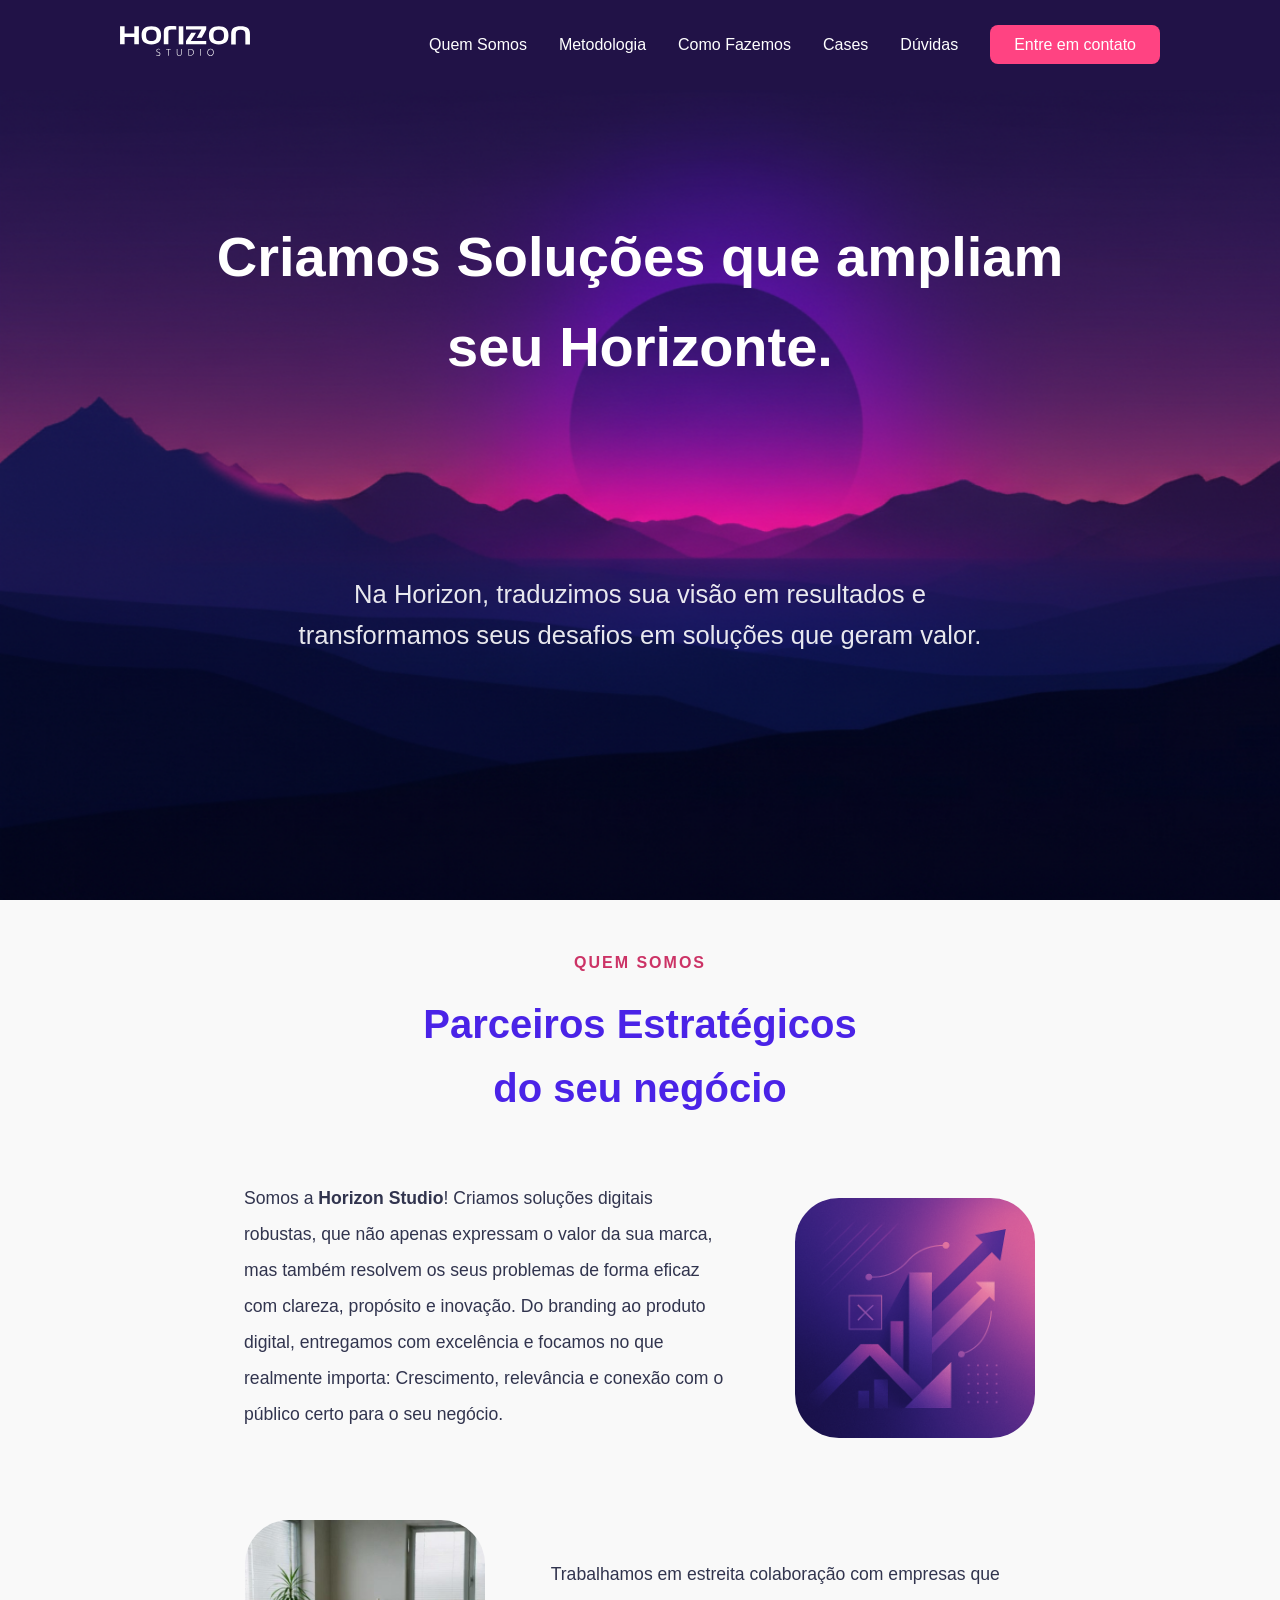
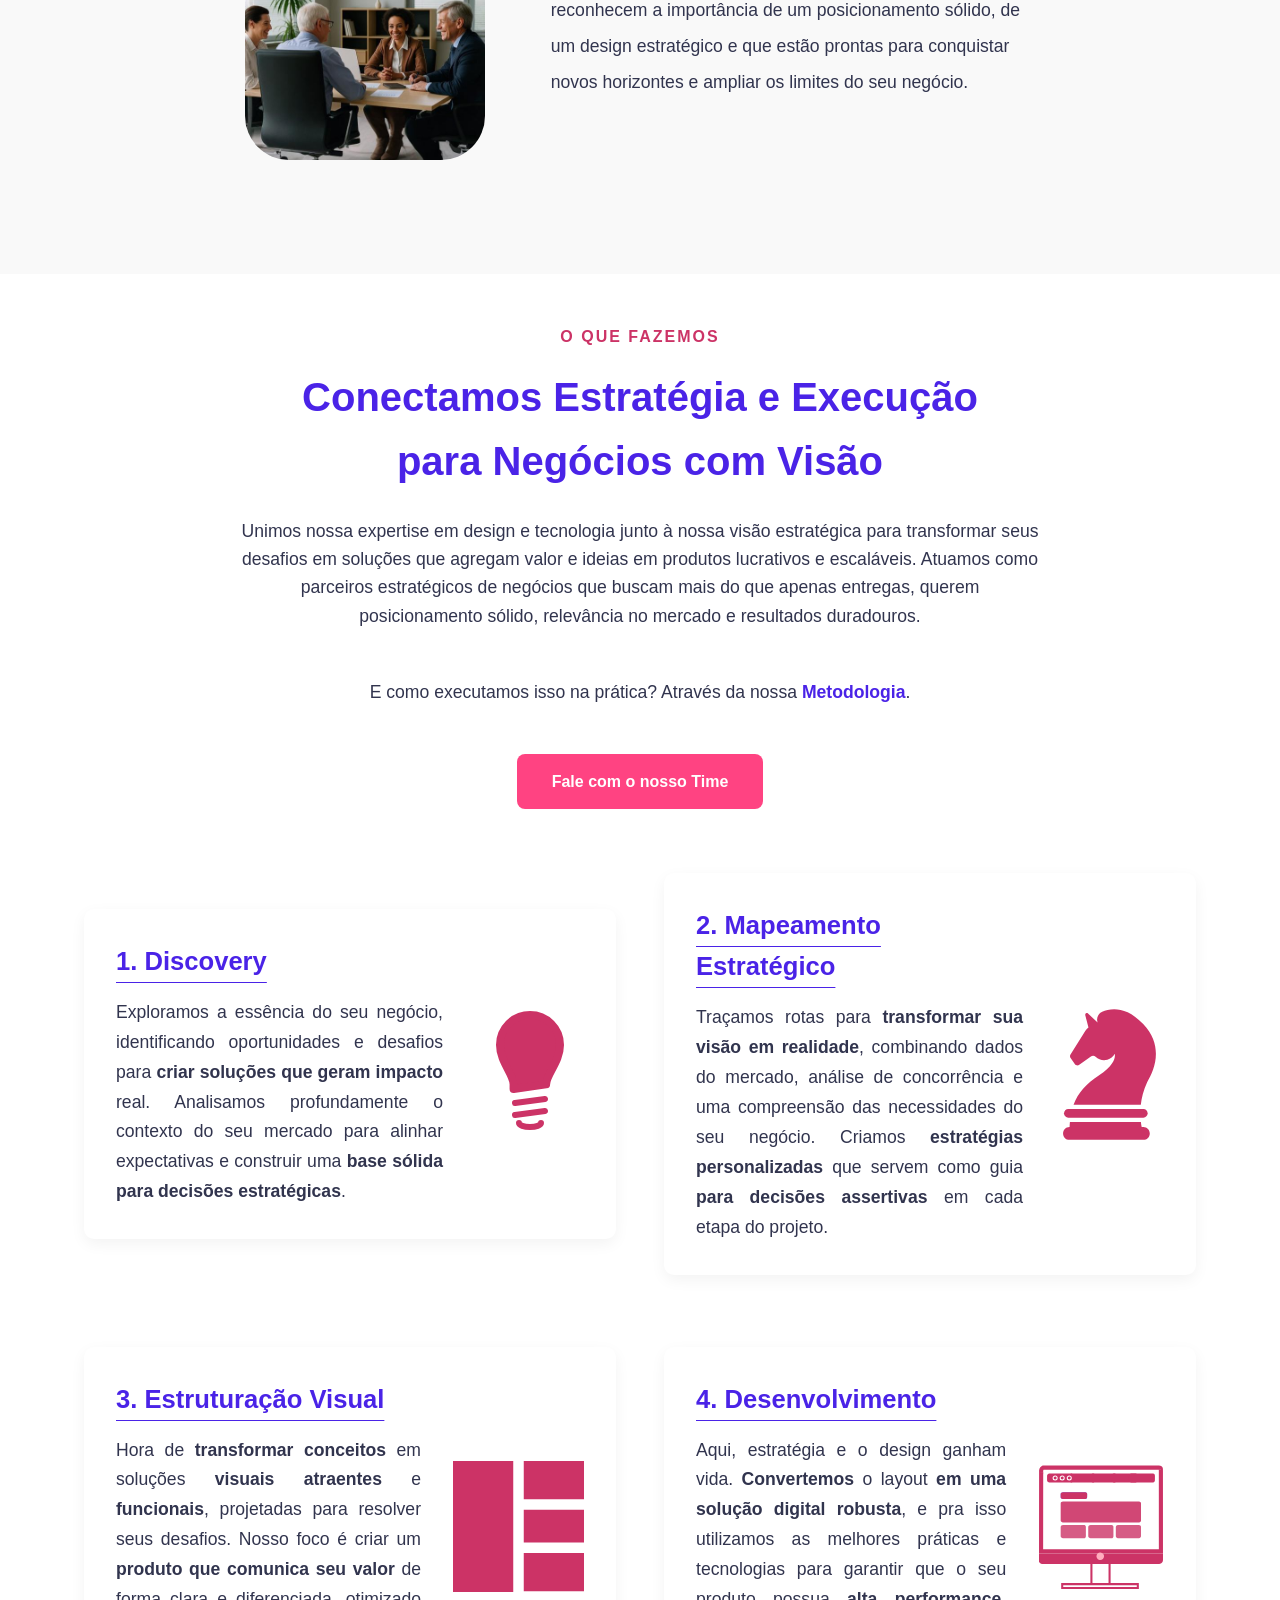
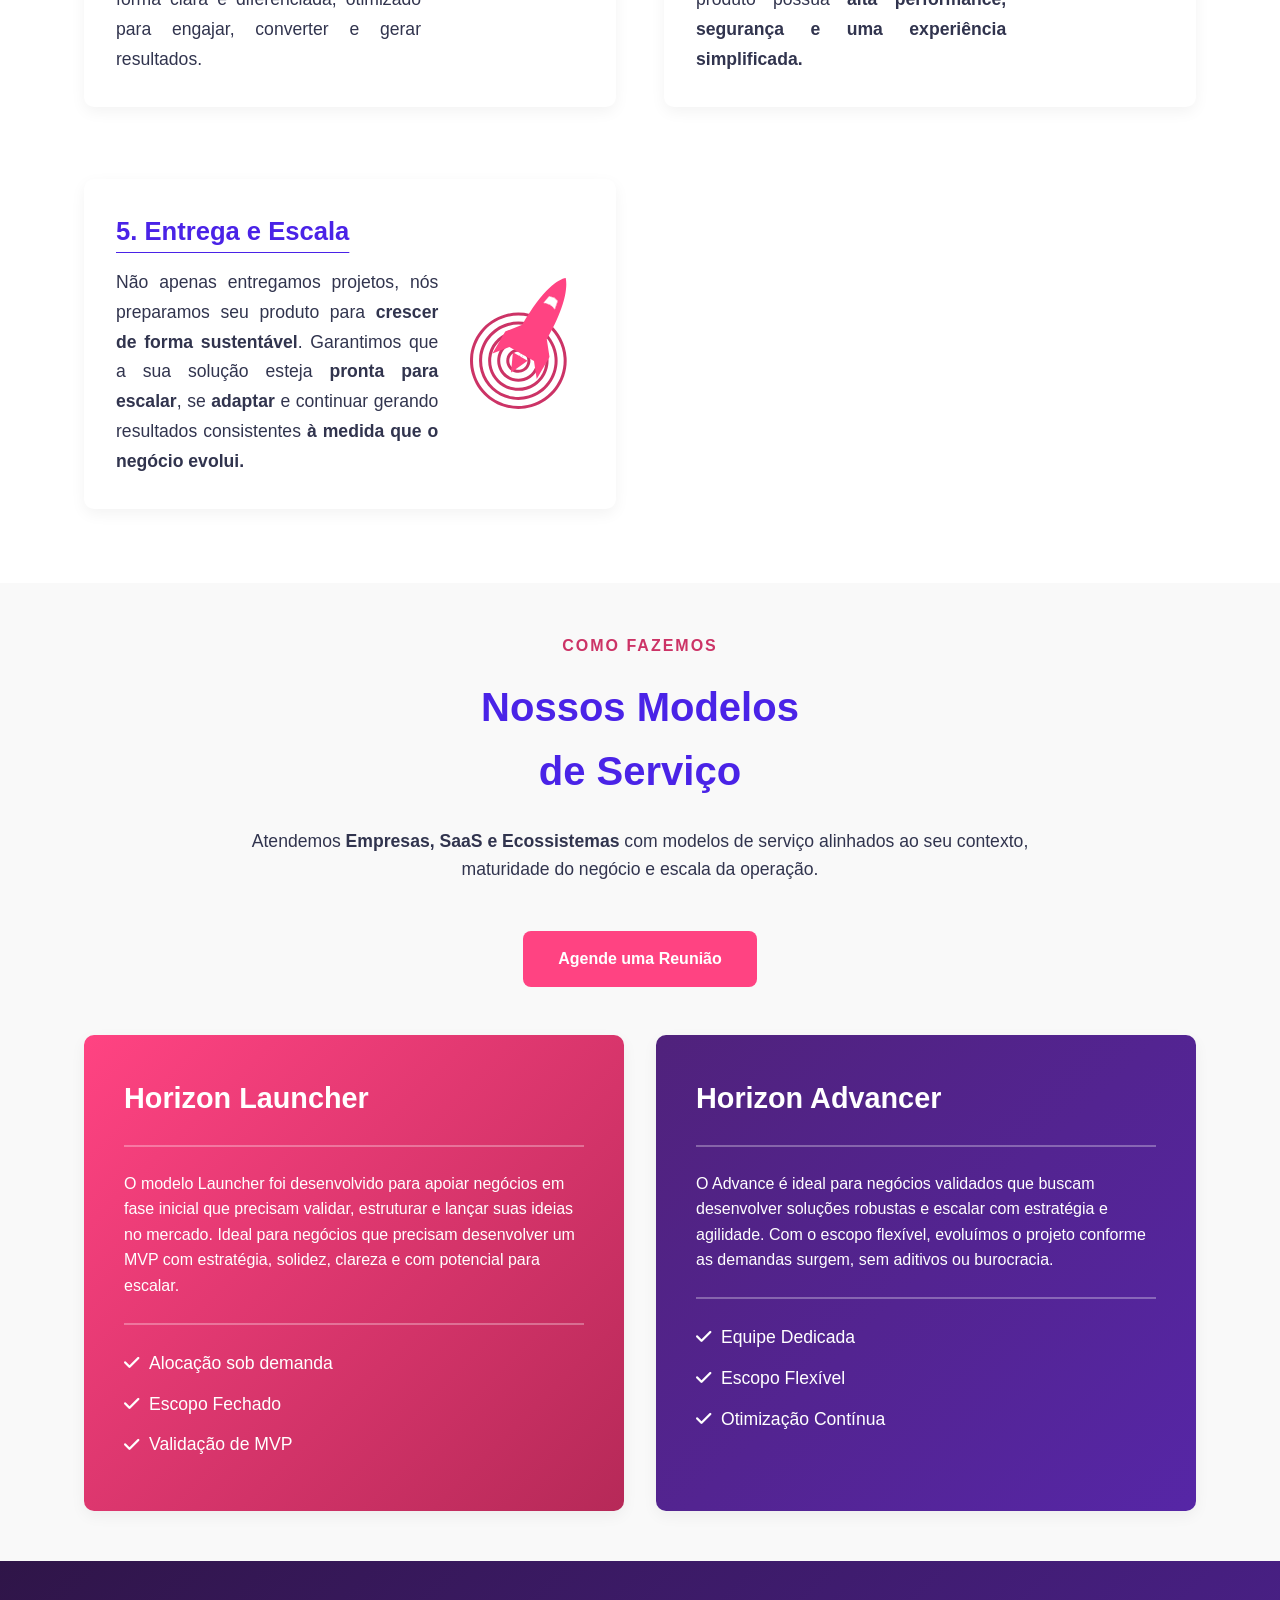
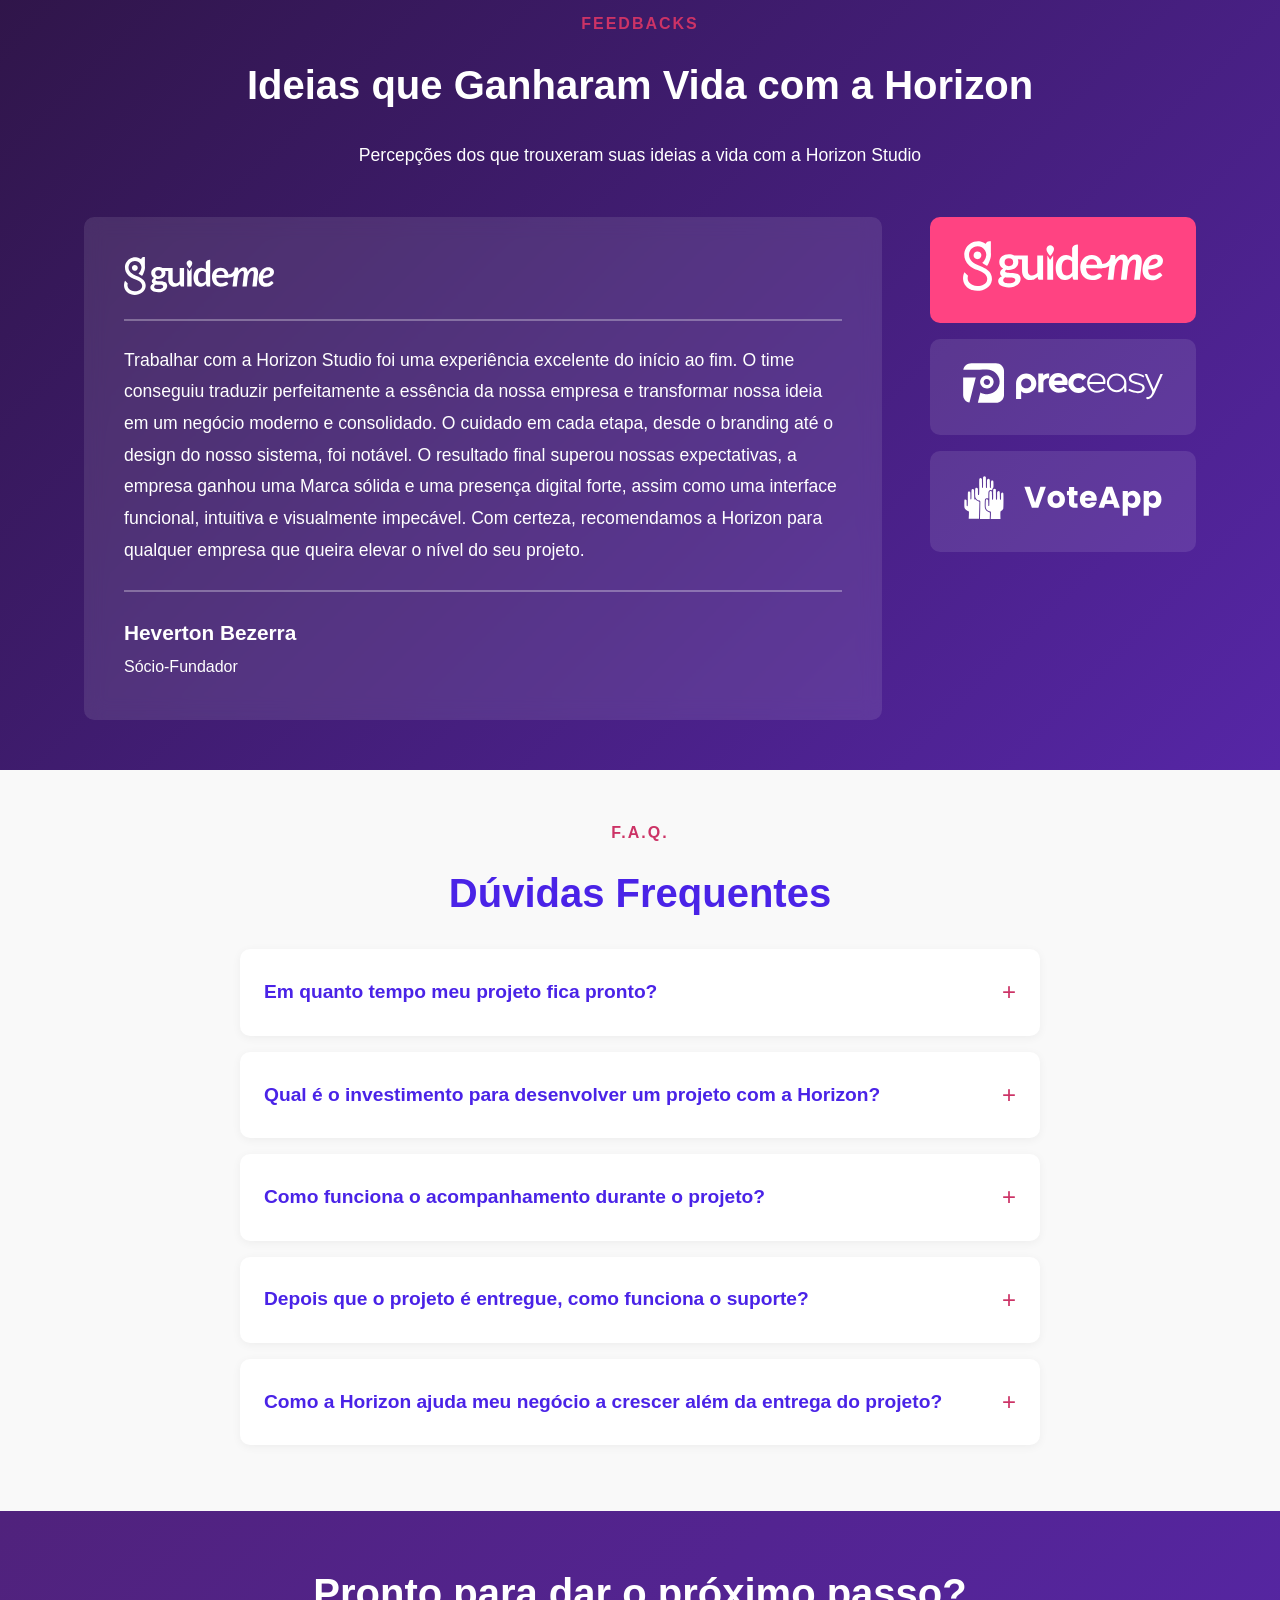
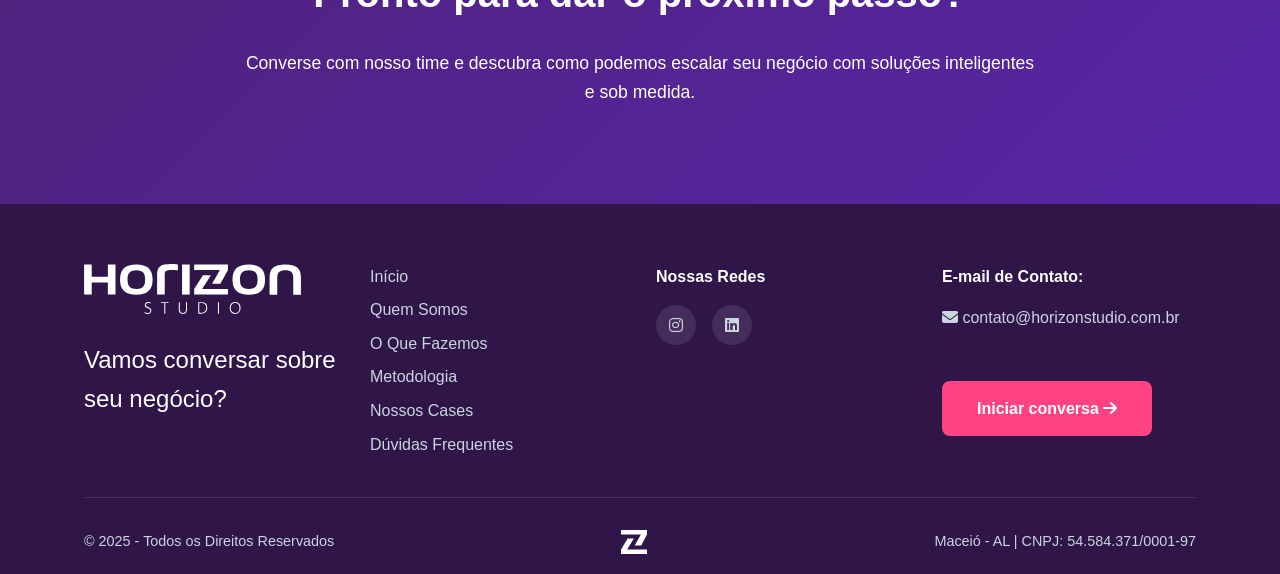
==== commit 9505fd58: "ajustes de responsividade" ====
--- a/index.html
+++ b/index.html
@@ -412,7 +412,9 @@
             </div>
             
             <div class="footer-bottom">
-                <p>&copy; 2025 - Todos os Direitos Reservados <img src="/assets/images/horizon-simbol.svg" style="height: 24px; margin: 0 10px;"> Maceió - AL | CNPJ: 54.584.371/0001-97</p>
+                <p>&copy; 2025 - Todos os Direitos Reservados</p>
+                <img src="/assets/images/horizon-simbol.svg" style="height: 24px; margin: 0 10px;"> 
+                <p>Maceió - AL | CNPJ: 54.584.371/0001-97</p>
             </div>
         </div>
     </footer>
--- a/css/style.css
+++ b/css/style.css
@@ -640,12 +640,20 @@
 	border-top: 1px solid rgba(255, 255, 255, 0.1);
 	color: #cbd5e0;
 	font-size: 0.9rem;
+	display: flex;
+	justify-content: space-between;
 }
 /* ===== RESPONSIVE STYLES ===== */
 @media (max-width: 768px) {
     .feedback-logo {
         max-width: 120px;
     }
+		.footer-bottom {
+			flex-direction: column;
+			gap: 16px;
+		}
+
+		
 }
 /* Tablets e dispositivos médios */
 @media (max-width: 1024px) {
@@ -688,8 +696,14 @@
     }
 }
 
+@media (max-width: 1200px) {
+		header {
+			padding: 10px 60px;
+		}
+}
+
 /* Tablets pequenos */
-@media (max-width: 768px) {
+@media (max-width: 1100px) {
     .hamburger {
         display: flex;
     }
